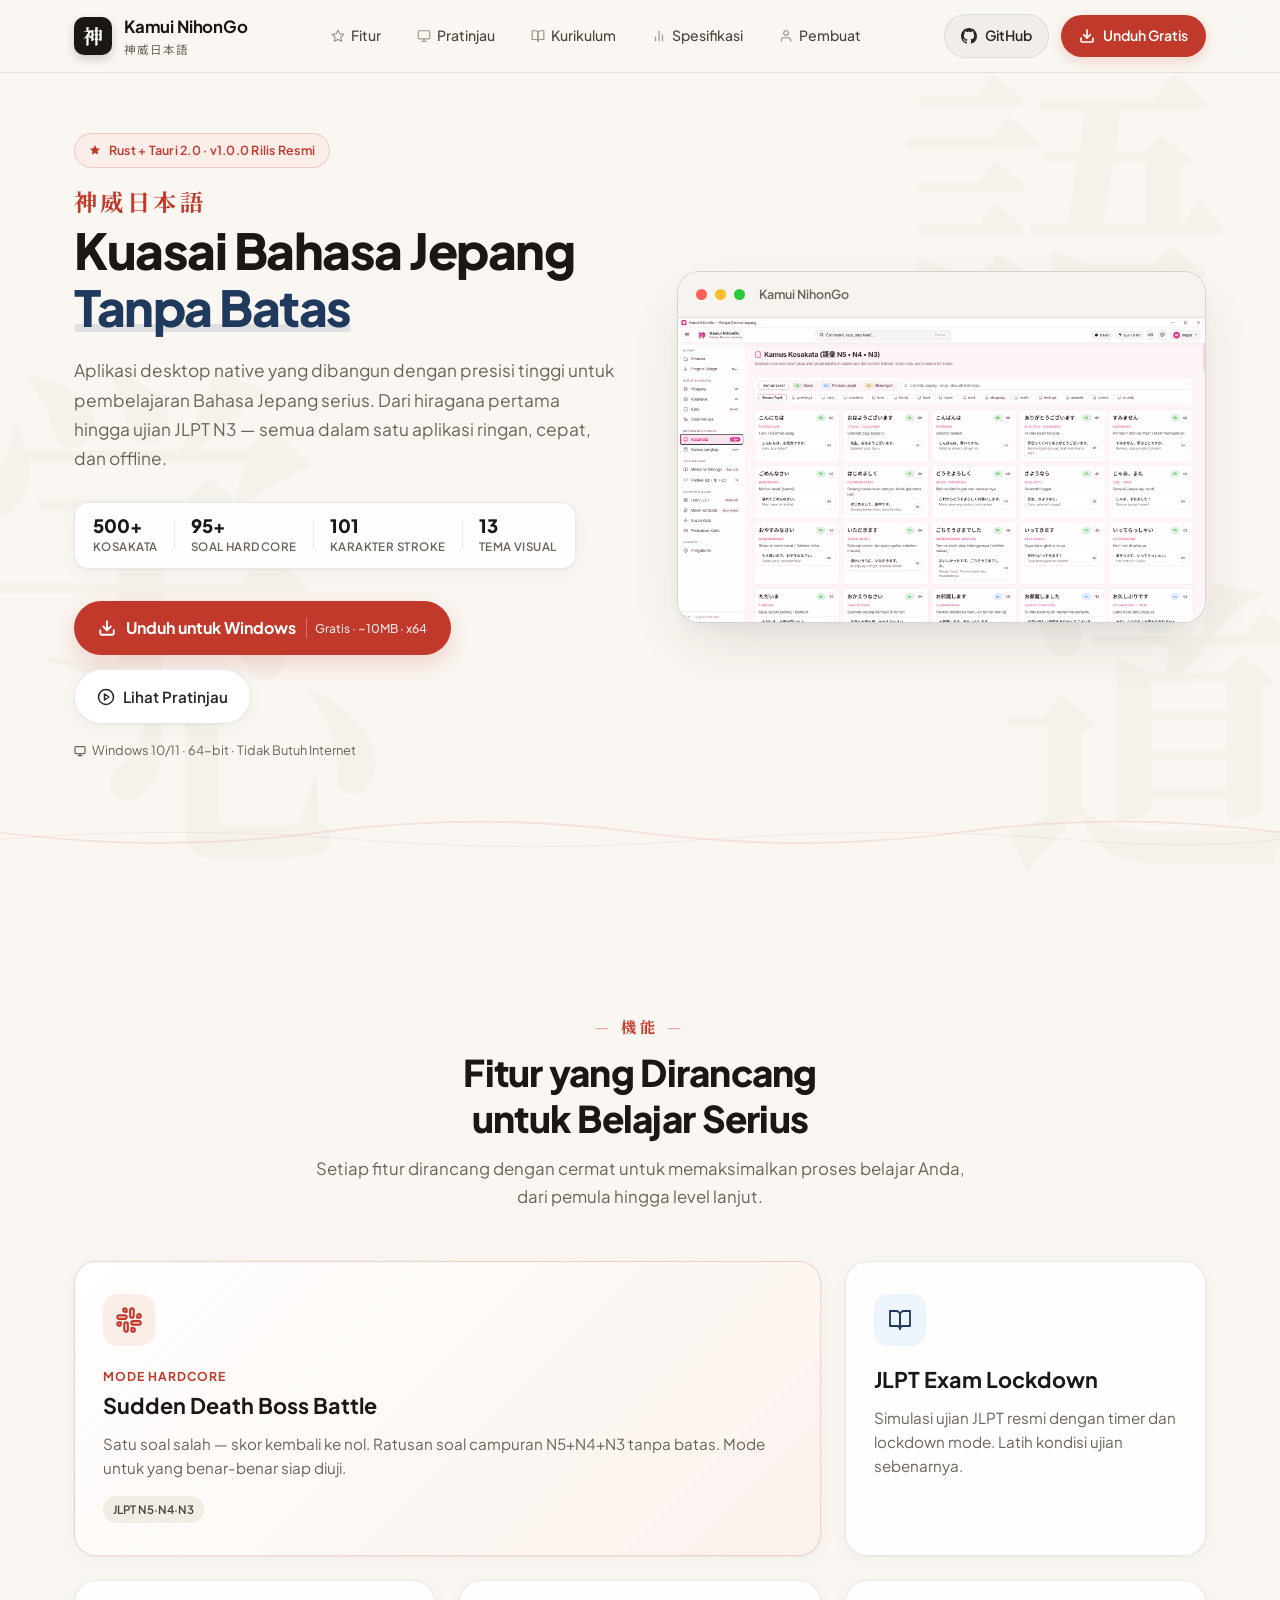
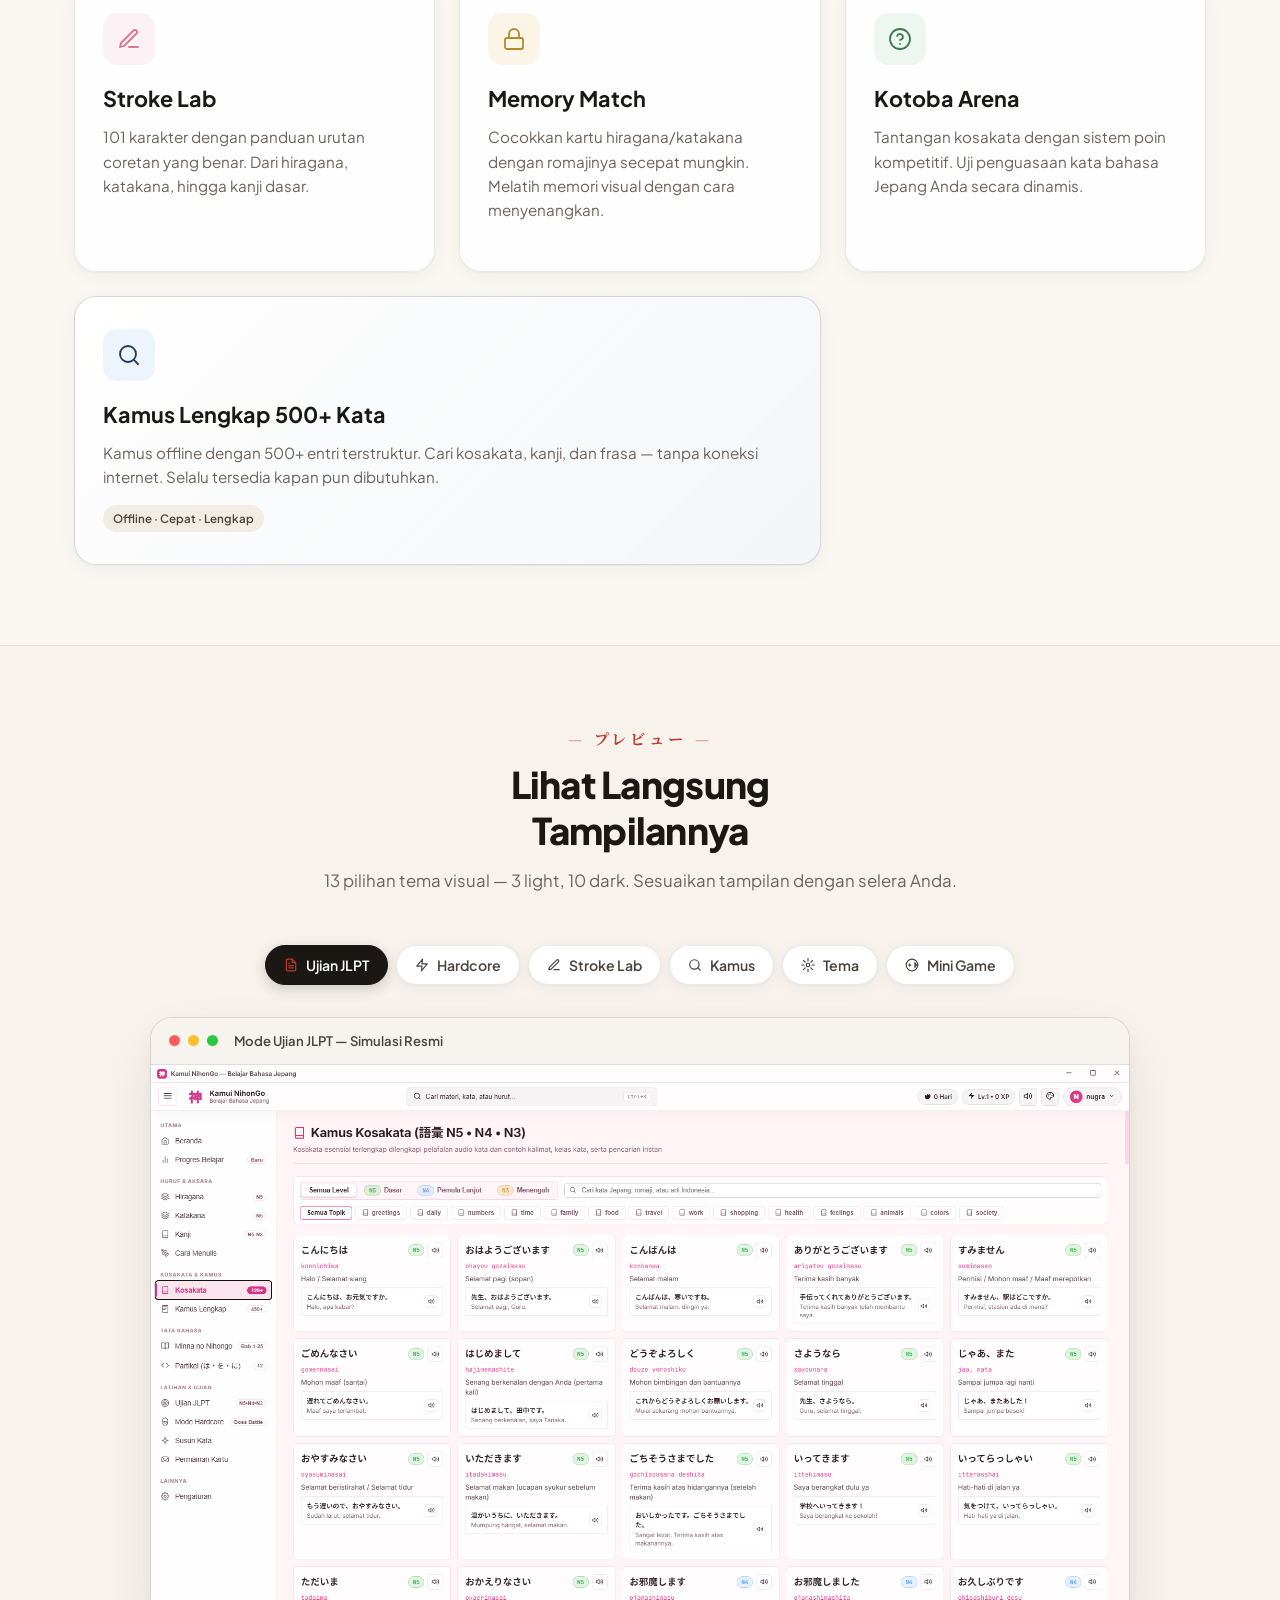
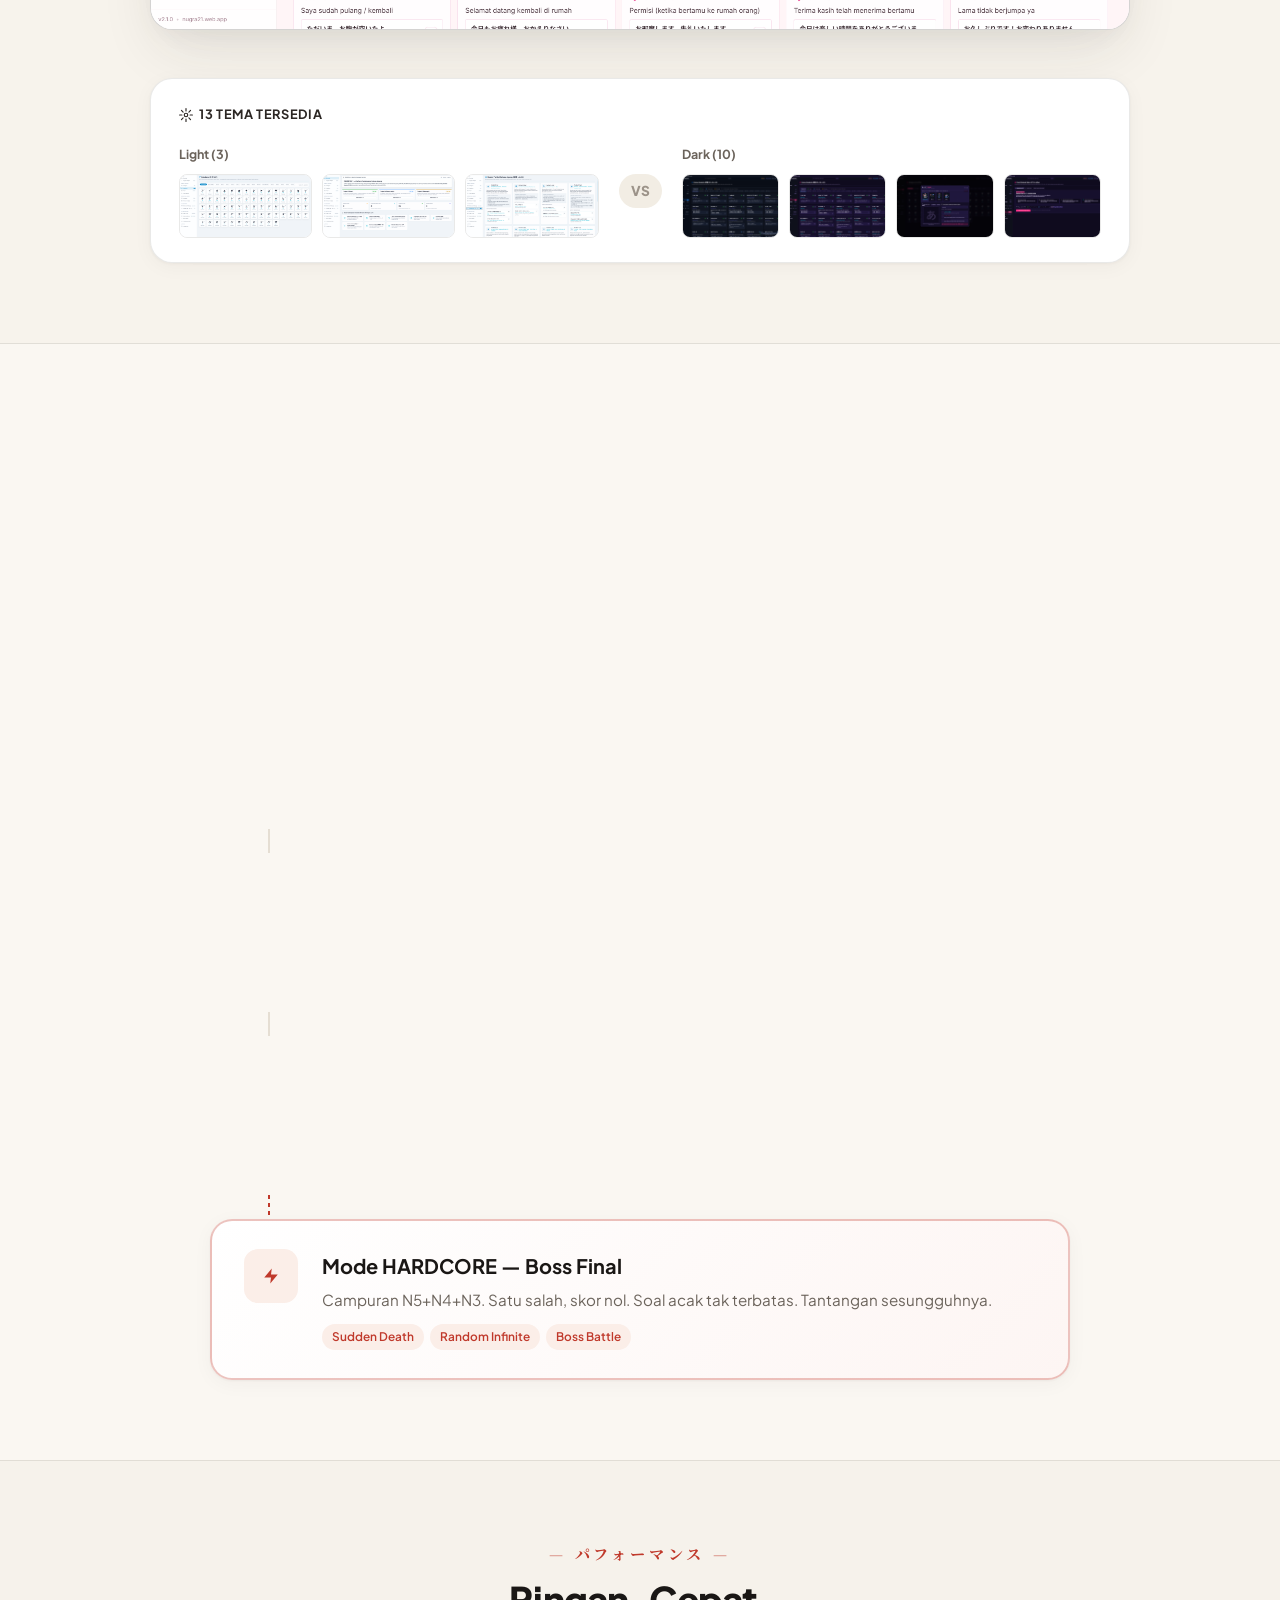
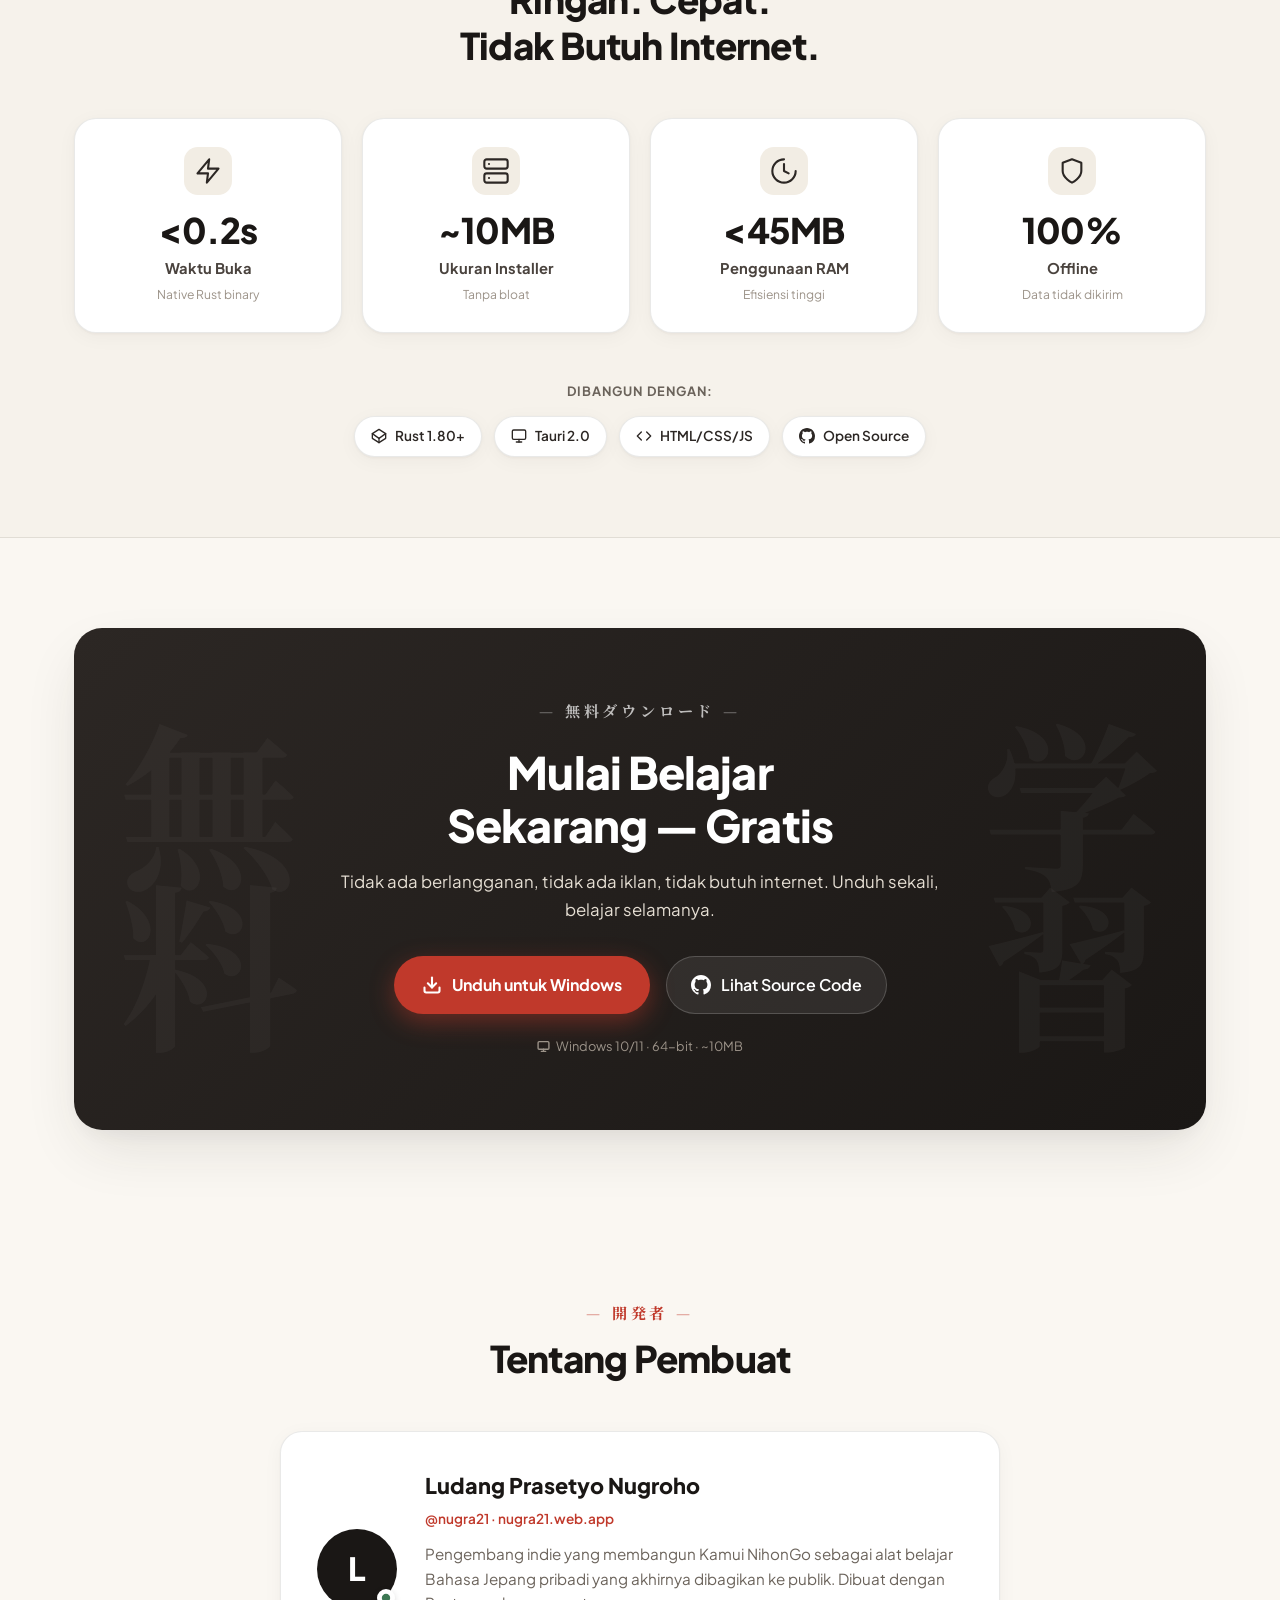
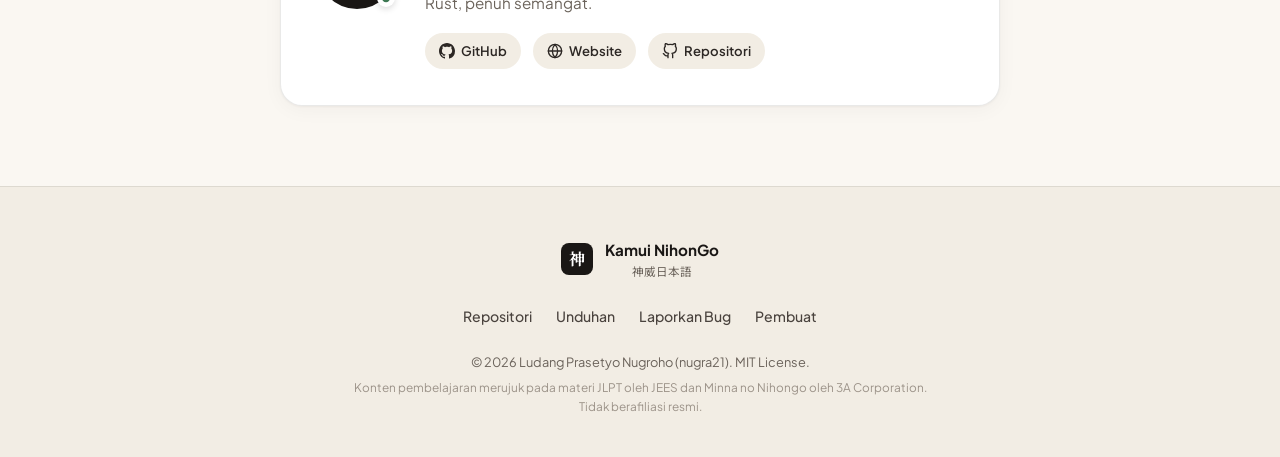
==== index.html @ d941c4f2 "Move" ====
<!DOCTYPE html>
<html lang="id">
<head>
    <meta charset="UTF-8">
    <meta name="viewport" content="width=device-width, initial-scale=1.0">
    <title>Kamui NihonGo — 神威日本語 | Belajar Bahasa Jepang</title>

    <!-- SEO & Social -->
    <meta name="description" content="Kamui NihonGo — aplikasi desktop native Rust & Tauri 2.0 untuk belajar Bahasa Jepang. JLPT N5 N4 N3, Stroke Lab, Hardcore Mode, Kamus 500+ kata. Gratis & Offline.">
    <meta name="author" content="Ludang Prasetyo Nugroho (nugra21)">
    <meta property="og:title" content="Kamui NihonGo (神威日本語)">
    <meta property="og:description" content="Kuasai Bahasa Jepang dengan simulasi JLPT resmi, Hardcore Boss Battle, Stroke Lab, dan kamus 500+ kosakata offline.">
    <meta property="og:url" content="https://nugraa21.github.io/kamui-nihongo/">
    <meta property="og:type" content="website">

    <!-- Fonts -->
    <link rel="preconnect" href="https://fonts.googleapis.com">
    <link rel="preconnect" href="https://fonts.gstatic.com" crossorigin>
    <link href="https://fonts.googleapis.com/css2?family=Plus+Jakarta+Sans:ital,wght@0,300;0,400;0,500;0,600;0,700;0,800;1,400&family=Noto+Sans+JP:wght@300;400;500;700;900&family=Noto+Serif+JP:wght@400;700&family=JetBrains+Mono:wght@400;500&display=swap" rel="stylesheet">

    <!-- Favicon -->
    <link rel="icon" href="data:image/svg+xml,<svg xmlns='http://www.w3.org/2000/svg' viewBox='0 0 100 100'><text y='.9em' font-size='90' fill='%23c0392b'>神</text></svg>">

    <!-- Stylesheet -->
    <link rel="stylesheet" href="assets/css/style.css">
</head>
<body>

<!-- ====== BACKGROUND DECORATIONS ====== -->
<div class="bg-washi" aria-hidden="true">
    <div class="washi-grain"></div>
    <div class="washi-kanji wk-1">語</div>
    <div class="washi-kanji wk-2">学</div>
    <div class="washi-kanji wk-3">道</div>
    <div class="washi-kanji wk-4">心</div>
    <div class="sakura-container" id="sakuraContainer"></div>
</div>

<!-- ====== NAVBAR ====== -->
<header class="site-header" id="siteHeader">
    <div class="container nav-wrap">
        <a href="#" class="nav-brand">
            <span class="brand-kanji">神</span>
            <div class="brand-info">
                <span class="brand-name">Kamui NihonGo</span>
                <span class="brand-sub">神威日本語</span>
            </div>
        </a>

        <button class="nav-hamburger" id="navHamburger" aria-label="Menu" aria-expanded="false">
            <span></span><span></span><span></span>
        </button>

        <nav class="nav-menu" id="navMenu">
            <a href="#fitur" class="nav-link">
                <svg width="14" height="14" viewBox="0 0 24 24" fill="none" stroke="currentColor" stroke-width="2" stroke-linecap="round" stroke-linejoin="round"><polygon points="12 2 15.09 8.26 22 9.27 17 14.14 18.18 21.02 12 17.77 5.82 21.02 7 14.14 2 9.27 8.91 8.26 12 2"/></svg>
                Fitur
            </a>
            <a href="#pratinjau" class="nav-link">
                <svg width="14" height="14" viewBox="0 0 24 24" fill="none" stroke="currentColor" stroke-width="2" stroke-linecap="round" stroke-linejoin="round"><rect x="2" y="3" width="20" height="14" rx="2"/><line x1="8" y1="21" x2="16" y2="21"/><line x1="12" y1="17" x2="12" y2="21"/></svg>
                Pratinjau
            </a>
            <a href="#kurikulum" class="nav-link">
                <svg width="14" height="14" viewBox="0 0 24 24" fill="none" stroke="currentColor" stroke-width="2" stroke-linecap="round" stroke-linejoin="round"><path d="M2 3h6a4 4 0 0 1 4 4v14a3 3 0 0 0-3-3H2z"/><path d="M22 3h-6a4 4 0 0 0-4 4v14a3 3 0 0 1 3-3h7z"/></svg>
                Kurikulum
            </a>
            <a href="#statistik" class="nav-link">
                <svg width="14" height="14" viewBox="0 0 24 24" fill="none" stroke="currentColor" stroke-width="2" stroke-linecap="round" stroke-linejoin="round"><line x1="18" y1="20" x2="18" y2="10"/><line x1="12" y1="20" x2="12" y2="4"/><line x1="6" y1="20" x2="6" y2="14"/></svg>
                Spesifikasi
            </a>
            <a href="#pengembang" class="nav-link">
                <svg width="14" height="14" viewBox="0 0 24 24" fill="none" stroke="currentColor" stroke-width="2" stroke-linecap="round" stroke-linejoin="round"><path d="M20 21v-2a4 4 0 0 0-4-4H8a4 4 0 0 0-4 4v2"/><circle cx="12" cy="7" r="4"/></svg>
                Pembuat
            </a>
        </nav>

        <div class="nav-cta">
            <a href="https://github.com/Nugraa21/kamui-nihongo" target="_blank" rel="noopener" class="btn-ghost">
                <svg width="16" height="16" viewBox="0 0 24 24" fill="currentColor"><path d="M12 0C5.37 0 0 5.37 0 12c0 5.31 3.435 9.795 8.205 11.385.6.105.825-.255.825-.57 0-.285-.015-1.23-.015-2.235-3.015.555-3.795-.735-4.035-1.41-.135-.345-.72-1.41-1.23-1.695-.42-.225-1.02-.78-.015-.795.945-.015 1.62.87 1.845 1.23 1.08 1.815 2.805 1.305 3.495.99.105-.78.42-1.305.765-1.605-2.67-.3-5.46-1.335-5.46-5.925 0-1.305.465-2.385 1.23-3.225-.12-.3-.54-1.53.12-3.18 0 0 1.005-.315 3.3 1.23.96-.27 1.98-.405 3-.405s2.04.135 3 .405c2.295-1.56 3.3-1.23 3.3-1.23.66 1.65.24 2.88.12 3.18.765.84 1.23 1.905 1.23 3.225 0 4.605-2.805 5.625-5.475 5.925.435.375.81 1.095.81 2.22 0 1.605-.015 2.895-.015 3.3 0 .315.225.69.825.57A12.02 12.02 0 0 0 24 12c0-6.63-5.37-12-12-12z"/></svg>
                GitHub
            </a>
            <a href="https://github.com/Nugraa21/kamui-nihongo/releases" target="_blank" rel="noopener" class="btn-primary">
                <svg width="16" height="16" viewBox="0 0 24 24" fill="none" stroke="currentColor" stroke-width="2.5" stroke-linecap="round" stroke-linejoin="round"><path d="M21 15v4a2 2 0 0 1-2 2H5a2 2 0 0 1-2-2v-4"/><polyline points="7 10 12 15 17 10"/><line x1="12" y1="15" x2="12" y2="3"/></svg>
                Unduh Gratis
            </a>
        </div>
    </div>
</header>

<!-- ====== HERO ====== -->
<section class="hero" id="hero">
    <div class="container hero-wrap">
        <div class="hero-content reveal">
            <div class="hero-badge">
                <svg width="12" height="12" viewBox="0 0 24 24" fill="currentColor"><path d="M12 2l3.09 6.26L22 9.27l-5 4.87 1.18 6.88L12 17.77l-6.18 3.25L7 14.14 2 9.27l6.91-1.01L12 2z"/></svg>
                Rust + Tauri 2.0 · v1.0.0 Rilis Resmi
            </div>

            <h1 class="hero-title">
                <span class="title-jp">神威日本語</span>
                <span class="title-break">Kuasai Bahasa Jepang</span>
                <span class="title-accent">Tanpa Batas</span>
            </h1>

            <p class="hero-desc">
                Aplikasi desktop native yang dibangun dengan presisi tinggi untuk pembelajaran Bahasa Jepang serius.
                Dari hiragana pertama hingga ujian JLPT N3 — semua dalam satu aplikasi ringan, cepat, dan offline.
            </p>

            <div class="hero-stats-row">
                <div class="stat-pill">
                    <span class="stat-num">500+</span>
                    <span class="stat-lbl">Kosakata</span>
                </div>
                <div class="stat-divider"></div>
                <div class="stat-pill">
                    <span class="stat-num">95+</span>
                    <span class="stat-lbl">Soal Hardcore</span>
                </div>
                <div class="stat-divider"></div>
                <div class="stat-pill">
                    <span class="stat-num">101</span>
                    <span class="stat-lbl">Karakter Stroke</span>
                </div>
                <div class="stat-divider"></div>
                <div class="stat-pill">
                    <span class="stat-num">13</span>
                    <span class="stat-lbl">Tema Visual</span>
                </div>
            </div>

            <div class="hero-actions">
                <a href="https://github.com/Nugraa21/kamui-nihongo/releases" target="_blank" rel="noopener" class="btn-hero-primary">
                    <svg width="18" height="18" viewBox="0 0 24 24" fill="none" stroke="currentColor" stroke-width="2.5" stroke-linecap="round" stroke-linejoin="round"><path d="M21 15v4a2 2 0 0 1-2 2H5a2 2 0 0 1-2-2v-4"/><polyline points="7 10 12 15 17 10"/><line x1="12" y1="15" x2="12" y2="3"/></svg>
                    Unduh untuk Windows
                    <span class="btn-sub">Gratis · ~10MB · x64</span>
                </a>
                <a href="#pratinjau" class="btn-hero-ghost">
                    <svg width="18" height="18" viewBox="0 0 24 24" fill="none" stroke="currentColor" stroke-width="2" stroke-linecap="round" stroke-linejoin="round"><circle cx="12" cy="12" r="10"/><polygon points="10 8 16 12 10 16 10 8"/></svg>
                    Lihat Pratinjau
                </a>
            </div>

            <p class="hero-compat">
                <svg width="12" height="12" viewBox="0 0 24 24" fill="none" stroke="currentColor" stroke-width="2.5" stroke-linecap="round" stroke-linejoin="round"><rect x="2" y="3" width="20" height="14" rx="2"/><line x1="8" y1="21" x2="16" y2="21"/><line x1="12" y1="17" x2="12" y2="21"/></svg>
                Windows 10/11 · 64-bit · Tidak Butuh Internet
            </p>
        </div>

        <div class="hero-mockup reveal reveal-delay-1">
            <div class="mockup-frame">
                <div class="mockup-topbar">
                    <span class="dot red"></span>
                    <span class="dot yellow"></span>
                    <span class="dot green"></span>
                    <span class="mockup-title">Kamui NihonGo</span>
                </div>
                <div class="mockup-screen">
                    <img src="assets/images/screenshots/screenshot-1.png" alt="Kamui NihonGo - Tampilan Utama" loading="eager">
                </div>
            </div>
            <div class="mockup-shadow"></div>
        </div>
    </div>

    <!-- Ink brush divider -->
    <div class="ink-divider" aria-hidden="true">
        <svg viewBox="0 0 1440 48" fill="none" xmlns="http://www.w3.org/2000/svg" preserveAspectRatio="none">
            <path d="M0 24 Q180 48 360 24 Q540 0 720 24 Q900 48 1080 24 Q1260 0 1440 24" stroke="rgba(192,57,43,0.15)" stroke-width="2" fill="none"/>
            <path d="M0 32 Q200 16 400 32 Q600 48 800 32 Q1000 16 1200 32 Q1340 44 1440 32" stroke="rgba(192,57,43,0.08)" stroke-width="1.5" fill="none"/>
        </svg>
    </div>
</section>

<!-- ====== FITUR UTAMA ====== -->
<section class="section-features" id="fitur">
    <div class="container">
        <div class="section-header reveal">
            <span class="section-eyebrow">機能</span>
            <h2 class="section-title">Fitur yang Dirancang<br>untuk Belajar Serius</h2>
            <p class="section-desc">Setiap fitur dirancang dengan cermat untuk memaksimalkan proses belajar Anda, dari pemula hingga level lanjut.</p>
        </div>

        <div class="features-grid">
            <!-- Feature 1 -->
            <div class="feat-card feat-large reveal">
                <div class="feat-icon-wrap icon-vermilion">
                    <svg width="28" height="28" viewBox="0 0 24 24" fill="none" stroke="currentColor" stroke-width="1.8" stroke-linecap="round" stroke-linejoin="round"><path d="M14.5 10c-.83 0-1.5-.67-1.5-1.5v-5c0-.83.67-1.5 1.5-1.5s1.5.67 1.5 1.5v5c0 .83-.67 1.5-1.5 1.5z"/><path d="M20.5 10H19V8.5c0-.83.67-1.5 1.5-1.5s1.5.67 1.5 1.5-.67 1.5-1.5 1.5z"/><path d="M9.5 14c.83 0 1.5.67 1.5 1.5v5c0 .83-.67 1.5-1.5 1.5S8 21.33 8 20.5v-5c0-.83.67-1.5 1.5-1.5z"/><path d="M3.5 14H5v1.5c0 .83-.67 1.5-1.5 1.5S2 16.33 2 15.5 2.67 14 3.5 14z"/><path d="M14 14.5c0-.83.67-1.5 1.5-1.5h5c.83 0 1.5.67 1.5 1.5s-.67 1.5-1.5 1.5h-5c-.83 0-1.5-.67-1.5-1.5z"/><path d="M15.5 19H14v1.5c0 .83.67 1.5 1.5 1.5s1.5-.67 1.5-1.5-.67-1.5-1.5-1.5z"/><path d="M10 9.5C10 8.67 9.33 8 8.5 8h-5C2.67 8 2 8.67 2 9.5S2.67 11 3.5 11h5c.83 0 1.5-.67 1.5-1.5z"/><path d="M8.5 5H10V3.5C10 2.67 9.33 2 8.5 2S7 2.67 7 3.5 7.67 5 8.5 5z"/></svg>
                </div>
                <div class="feat-label">Mode Hardcore</div>
                <h3 class="feat-title">Sudden Death Boss Battle</h3>
                <p class="feat-desc">Satu soal salah — skor kembali ke nol. Ratusan soal campuran N5+N4+N3 tanpa batas. Mode untuk yang benar-benar siap diuji.</p>
                <div class="feat-tag">JLPT N5·N4·N3</div>
            </div>

            <!-- Feature 2 -->
            <div class="feat-card reveal reveal-delay-1">
                <div class="feat-icon-wrap icon-indigo">
                    <svg width="24" height="24" viewBox="0 0 24 24" fill="none" stroke="currentColor" stroke-width="1.8" stroke-linecap="round" stroke-linejoin="round"><path d="M2 3h6a4 4 0 0 1 4 4v14a3 3 0 0 0-3-3H2z"/><path d="M22 3h-6a4 4 0 0 0-4 4v14a3 3 0 0 1 3-3h7z"/></svg>
                </div>
                <h3 class="feat-title">JLPT Exam Lockdown</h3>
                <p class="feat-desc">Simulasi ujian JLPT resmi dengan timer dan lockdown mode. Latih kondisi ujian sebenarnya.</p>
            </div>

            <!-- Feature 3 -->
            <div class="feat-card reveal reveal-delay-2">
                <div class="feat-icon-wrap icon-sakura">
                    <svg width="24" height="24" viewBox="0 0 24 24" fill="none" stroke="currentColor" stroke-width="1.8" stroke-linecap="round" stroke-linejoin="round"><path d="M12 20h9"/><path d="M16.5 3.5a2.121 2.121 0 0 1 3 3L7 19l-4 1 1-4L16.5 3.5z"/></svg>
                </div>
                <h3 class="feat-title">Stroke Lab</h3>
                <p class="feat-desc">101 karakter dengan panduan urutan coretan yang benar. Dari hiragana, katakana, hingga kanji dasar.</p>
            </div>

            <!-- Feature 4 -->
            <div class="feat-card reveal">
                <div class="feat-icon-wrap icon-gold">
                    <svg width="24" height="24" viewBox="0 0 24 24" fill="none" stroke="currentColor" stroke-width="1.8" stroke-linecap="round" stroke-linejoin="round"><rect x="3" y="11" width="18" height="11" rx="2" ry="2"/><path d="M7 11V7a5 5 0 0 1 10 0v4"/></svg>
                </div>
                <h3 class="feat-title">Memory Match</h3>
                <p class="feat-desc">Cocokkan kartu hiragana/katakana dengan romajinya secepat mungkin. Melatih memori visual dengan cara menyenangkan.</p>
            </div>

            <!-- Feature 5 -->
            <div class="feat-card reveal reveal-delay-1">
                <div class="feat-icon-wrap icon-sage">
                    <svg width="24" height="24" viewBox="0 0 24 24" fill="none" stroke="currentColor" stroke-width="1.8" stroke-linecap="round" stroke-linejoin="round"><circle cx="12" cy="12" r="10"/><path d="M9.09 9a3 3 0 0 1 5.83 1c0 2-3 3-3 3"/><line x1="12" y1="17" x2="12.01" y2="17"/></svg>
                </div>
                <h3 class="feat-title">Kotoba Arena</h3>
                <p class="feat-desc">Tantangan kosakata dengan sistem poin kompetitif. Uji penguasaan kata bahasa Jepang Anda secara dinamis.</p>
            </div>

            <!-- Feature 6 -->
            <div class="feat-card feat-wide reveal reveal-delay-2">
                <div class="feat-icon-wrap icon-indigo">
                    <svg width="24" height="24" viewBox="0 0 24 24" fill="none" stroke="currentColor" stroke-width="1.8" stroke-linecap="round" stroke-linejoin="round"><circle cx="11" cy="11" r="8"/><line x1="21" y1="21" x2="16.65" y2="16.65"/></svg>
                </div>
                <h3 class="feat-title">Kamus Lengkap 500+ Kata</h3>
                <p class="feat-desc">Kamus offline dengan 500+ entri terstruktur. Cari kosakata, kanji, dan frasa — tanpa koneksi internet. Selalu tersedia kapan pun dibutuhkan.</p>
                <div class="feat-tag">Offline · Cepat · Lengkap</div>
            </div>
        </div>
    </div>
</section>

<!-- ====== PRATINJAU ====== -->
<section class="section-preview" id="pratinjau">
    <div class="container">
        <div class="section-header reveal">
            <span class="section-eyebrow">プレビュー</span>
            <h2 class="section-title">Lihat Langsung<br>Tampilannya</h2>
            <p class="section-desc">13 pilihan tema visual — 3 light, 10 dark. Sesuaikan tampilan dengan selera Anda.</p>
        </div>

        <!-- Gallery tabs -->
        <div class="gallery-tabs reveal">
            <button class="gallery-tab active" data-tab="exam">
                <svg width="14" height="14" viewBox="0 0 24 24" fill="none" stroke="currentColor" stroke-width="2" stroke-linecap="round" stroke-linejoin="round"><path d="M14 2H6a2 2 0 0 0-2 2v16a2 2 0 0 0 2 2h12a2 2 0 0 0 2-2V8z"/><polyline points="14 2 14 8 20 8"/><line x1="16" y1="13" x2="8" y2="13"/><line x1="16" y1="17" x2="8" y2="17"/><polyline points="10 9 9 9 8 9"/></svg>
                Ujian JLPT
            </button>
            <button class="gallery-tab" data-tab="hardcore">
                <svg width="14" height="14" viewBox="0 0 24 24" fill="none" stroke="currentColor" stroke-width="2" stroke-linecap="round" stroke-linejoin="round"><polygon points="13 2 3 14 12 14 11 22 21 10 12 10 13 2"/></svg>
                Hardcore
            </button>
            <button class="gallery-tab" data-tab="stroke">
                <svg width="14" height="14" viewBox="0 0 24 24" fill="none" stroke="currentColor" stroke-width="2" stroke-linecap="round" stroke-linejoin="round"><path d="M12 20h9"/><path d="M16.5 3.5a2.121 2.121 0 0 1 3 3L7 19l-4 1 1-4L16.5 3.5z"/></svg>
                Stroke Lab
            </button>
            <button class="gallery-tab" data-tab="kamus">
                <svg width="14" height="14" viewBox="0 0 24 24" fill="none" stroke="currentColor" stroke-width="2" stroke-linecap="round" stroke-linejoin="round"><circle cx="11" cy="11" r="8"/><line x1="21" y1="21" x2="16.65" y2="16.65"/></svg>
                Kamus
            </button>
            <button class="gallery-tab" data-tab="tema">
                <svg width="14" height="14" viewBox="0 0 24 24" fill="none" stroke="currentColor" stroke-width="2" stroke-linecap="round" stroke-linejoin="round"><circle cx="12" cy="12" r="3"/><path d="M12 1v4M12 19v4M4.22 4.22l2.83 2.83M16.95 16.95l2.83 2.83M1 12h4M19 12h4M4.22 19.78l2.83-2.83M16.95 7.05l2.83-2.83"/></svg>
                Tema
            </button>
            <button class="gallery-tab" data-tab="games">
                <svg width="14" height="14" viewBox="0 0 24 24" fill="none" stroke="currentColor" stroke-width="2" stroke-linecap="round" stroke-linejoin="round"><line x1="6" y1="12" x2="10" y2="12"/><line x1="8" y1="10" x2="8" y2="14"/><polygon points="17 8 20 12 17 16"/><circle cx="12" cy="12" r="10"/></svg>
                Mini Game
            </button>
        </div>

        <div class="gallery-stage reveal reveal-delay-1">
            <div class="gallery-frame">
                <div class="gallery-topbar">
                    <span class="dot red"></span>
                    <span class="dot yellow"></span>
                    <span class="dot green"></span>
                    <span class="gallery-wintitle" id="galleryTitle">Mode Ujian JLPT — Simulasi Resmi</span>
                </div>
                <div class="gallery-screen">
                    <img src="assets/images/screenshots/screenshot-1.png" alt="Pratinjau" id="galleryImg" loading="lazy">
                </div>
            </div>
        </div>

        <!-- Theme comparison strip -->
        <div class="theme-compare reveal">
            <div class="compare-label">
                <svg width="14" height="14" viewBox="0 0 24 24" fill="none" stroke="currentColor" stroke-width="2" stroke-linecap="round" stroke-linejoin="round"><circle cx="12" cy="12" r="3"/><path d="M12 1v4M12 19v4M4.22 4.22l2.83 2.83M16.95 16.95l2.83 2.83M1 12h4M19 12h4M4.22 19.78l2.83-2.83M16.95 7.05l2.83-2.83"/></svg>
                13 Tema Tersedia
            </div>
            <div class="compare-strip">
                <div class="compare-group">
                    <span class="compare-group-label">Light (3)</span>
                    <div class="compare-imgs">
                        <img src="assets/images/screenshots/screenshot-5.png" alt="Tema Light 1" loading="lazy">
                        <img src="assets/images/screenshots/screenshot-7.png" alt="Tema Light 2" loading="lazy">
                        <img src="assets/images/screenshots/screenshot-9.png" alt="Tema Light 3" loading="lazy">
                    </div>
                </div>
                <div class="compare-vs">VS</div>
                <div class="compare-group">
                    <span class="compare-group-label">Dark (10)</span>
                    <div class="compare-imgs">
                        <img src="assets/images/screenshots/screenshot-2.png" alt="Tema Dark 1" loading="lazy">
                        <img src="assets/images/screenshots/screenshot-3.png" alt="Tema Dark 2" loading="lazy">
                        <img src="assets/images/screenshots/screenshot-10.png" alt="Tema Dark 3" loading="lazy">
                        <img src="assets/images/screenshots/screenshot-11.png" alt="Tema Dark 4" loading="lazy">
                    </div>
                </div>
            </div>
        </div>
    </div>
</section>

<!-- ====== KURIKULUM ====== -->
<section class="section-curriculum" id="kurikulum">
    <div class="container">
        <div class="section-header reveal">
            <span class="section-eyebrow">カリキュラム</span>
            <h2 class="section-title">Jalur Belajar Terstruktur<br>Standar JLPT Resmi</h2>
            <p class="section-desc">Dari nol hingga siap ujian N3 — kurikulum bertahap yang mengikuti standar JLPT dan Minna no Nihongo.</p>
        </div>

        <div class="curriculum-path">
            <div class="curr-step reveal">
                <div class="curr-badge n5">N5</div>
                <div class="curr-content">
                    <h3>JLPT N5 — Pemula</h3>
                    <p>Hiragana, Katakana, 100 Kanji, 800 kosakata dasar, tata bahasa percakapan sederhana.</p>
                    <div class="curr-tags">
                        <span>Hiragana</span><span>Katakana</span><span>Kanji 100</span><span>Kosakata Dasar</span>
                    </div>
                </div>
            </div>
            <div class="curr-connector"></div>
            <div class="curr-step reveal reveal-delay-1">
                <div class="curr-badge n4">N4</div>
                <div class="curr-content">
                    <h3>JLPT N4 — Dasar-Lanjut</h3>
                    <p>300 Kanji, 1500 kosakata, tata bahasa percakapan formal, pola kalimat majemuk.</p>
                    <div class="curr-tags">
                        <span>Kanji 300</span><span>Pola Kalimat</span><span>Formal Speech</span>
                    </div>
                </div>
            </div>
            <div class="curr-connector"></div>
            <div class="curr-step reveal reveal-delay-2">
                <div class="curr-badge n3">N3</div>
                <div class="curr-content">
                    <h3>JLPT N3 — Menengah</h3>
                    <p>650 Kanji, 3700 kosakata, membaca teks panjang, pemahaman percakapan kompleks.</p>
                    <div class="curr-tags">
                        <span>Kanji 650</span><span>Teks Kompleks</span><span>Siap Ujian</span>
                    </div>
                </div>
            </div>
            <div class="curr-connector boss"></div>
            <div class="curr-step curr-boss reveal reveal-delay-3">
                <div class="curr-badge boss">
                    <svg width="18" height="18" viewBox="0 0 24 24" fill="currentColor"><polygon points="13 2 3 14 12 14 11 22 21 10 12 10 13 2"/></svg>
                </div>
                <div class="curr-content">
                    <h3>Mode HARDCORE — Boss Final</h3>
                    <p>Campuran N5+N4+N3. Satu salah, skor nol. Soal acak tak terbatas. Tantangan sesungguhnya.</p>
                    <div class="curr-tags">
                        <span class="tag-boss">Sudden Death</span><span class="tag-boss">Random Infinite</span><span class="tag-boss">Boss Battle</span>
                    </div>
                </div>
            </div>
        </div>
    </div>
</section>

<!-- ====== STATISTIK / SPESIFIKASI ====== -->
<section class="section-stats" id="statistik">
    <div class="container">
        <div class="section-header reveal">
            <span class="section-eyebrow">パフォーマンス</span>
            <h2 class="section-title">Ringan. Cepat.<br>Tidak Butuh Internet.</h2>
        </div>

        <div class="stats-grid">
            <div class="stat-card reveal">
                <div class="stat-icon">
                    <svg width="28" height="28" viewBox="0 0 24 24" fill="none" stroke="currentColor" stroke-width="1.8" stroke-linecap="round" stroke-linejoin="round"><path d="M13 2L3 14h9l-1 8 10-12h-9l1-8z"/></svg>
                </div>
                <div class="stat-value">&lt;0.2s</div>
                <div class="stat-name">Waktu Buka</div>
                <div class="stat-note">Native Rust binary</div>
            </div>
            <div class="stat-card reveal reveal-delay-1">
                <div class="stat-icon">
                    <svg width="28" height="28" viewBox="0 0 24 24" fill="none" stroke="currentColor" stroke-width="1.8" stroke-linecap="round" stroke-linejoin="round"><rect x="2" y="2" width="20" height="8" rx="2" ry="2"/><rect x="2" y="14" width="20" height="8" rx="2" ry="2"/><line x1="6" y1="6" x2="6.01" y2="6"/><line x1="6" y1="18" x2="6.01" y2="18"/></svg>
                </div>
                <div class="stat-value">~10MB</div>
                <div class="stat-name">Ukuran Installer</div>
                <div class="stat-note">Tanpa bloat</div>
            </div>
            <div class="stat-card reveal reveal-delay-2">
                <div class="stat-icon">
                    <svg width="28" height="28" viewBox="0 0 24 24" fill="none" stroke="currentColor" stroke-width="1.8" stroke-linecap="round" stroke-linejoin="round"><path d="M12 2a10 10 0 1 0 10 10"/><path d="M12 6v6l4 2"/></svg>
                </div>
                <div class="stat-value">&lt;45MB</div>
                <div class="stat-name">Penggunaan RAM</div>
                <div class="stat-note">Efisiensi tinggi</div>
            </div>
            <div class="stat-card reveal reveal-delay-3">
                <div class="stat-icon">
                    <svg width="28" height="28" viewBox="0 0 24 24" fill="none" stroke="currentColor" stroke-width="1.8" stroke-linecap="round" stroke-linejoin="round"><path d="M12 22s8-4 8-10V5l-8-3-8 3v7c0 6 8 10 8 10z"/></svg>
                </div>
                <div class="stat-value">100%</div>
                <div class="stat-name">Offline</div>
                <div class="stat-note">Data tidak dikirim</div>
            </div>
        </div>

        <div class="tech-stack reveal">
            <span class="tech-label">Dibangun dengan:</span>
            <div class="tech-badges">
                <div class="tech-badge">
                    <svg width="16" height="16" viewBox="0 0 24 24" fill="none" stroke="currentColor" stroke-width="2" stroke-linecap="round" stroke-linejoin="round"><polygon points="12 2 22 8.5 22 15.5 12 22 2 15.5 2 8.5 12 2"/><line x1="12" y1="22" x2="12" y2="15.5"/><polyline points="22 8.5 12 15.5 2 8.5"/></svg>
                    Rust 1.80+
                </div>
                <div class="tech-badge">
                    <svg width="16" height="16" viewBox="0 0 24 24" fill="none" stroke="currentColor" stroke-width="2" stroke-linecap="round" stroke-linejoin="round"><rect x="2" y="3" width="20" height="14" rx="2"/><line x1="8" y1="21" x2="16" y2="21"/><line x1="12" y1="17" x2="12" y2="21"/></svg>
                    Tauri 2.0
                </div>
                <div class="tech-badge">
                    <svg width="16" height="16" viewBox="0 0 24 24" fill="none" stroke="currentColor" stroke-width="2" stroke-linecap="round" stroke-linejoin="round"><polyline points="16 18 22 12 16 6"/><polyline points="8 6 2 12 8 18"/></svg>
                    HTML/CSS/JS
                </div>
                <div class="tech-badge">
                    <svg width="16" height="16" viewBox="0 0 24 24" fill="currentColor"><path d="M12 0C5.37 0 0 5.37 0 12c0 5.31 3.435 9.795 8.205 11.385.6.105.825-.255.825-.57 0-.285-.015-1.23-.015-2.235-3.015.555-3.795-.735-4.035-1.41-.135-.345-.72-1.41-1.23-1.695-.42-.225-1.02-.78-.015-.795.945-.015 1.62.87 1.845 1.23 1.08 1.815 2.805 1.305 3.495.99.105-.78.42-1.305.765-1.605-2.67-.3-5.46-1.335-5.46-5.925 0-1.305.465-2.385 1.23-3.225-.12-.3-.54-1.53.12-3.18 0 0 1.005-.315 3.3 1.23.96-.27 1.98-.405 3-.405s2.04.135 3 .405c2.295-1.56 3.3-1.23 3.3-1.23.66 1.65.24 2.88.12 3.18.765.84 1.23 1.905 1.23 3.225 0 4.605-2.805 5.625-5.475 5.925.435.375.81 1.095.81 2.22 0 1.605-.015 2.895-.015 3.3 0 .315.225.69.825.57A12.02 12.02 0 0 0 24 12c0-6.63-5.37-12-12-12z"/></svg>
                    Open Source
                </div>
            </div>
        </div>
    </div>
</section>

<!-- ====== DOWNLOAD CTA ====== -->
<section class="section-download" id="unduh">
    <div class="container">
        <div class="download-wrap reveal">
            <div class="dl-deco-left" aria-hidden="true">
                <span class="deco-k">無</span><span class="deco-k">料</span>
            </div>
            <div class="dl-content">
                <span class="section-eyebrow" style="color:inherit;opacity:0.7">無料ダウンロード</span>
                <h2 class="dl-title">Mulai Belajar<br>Sekarang — Gratis</h2>
                <p class="dl-desc">Tidak ada berlangganan, tidak ada iklan, tidak butuh internet. Unduh sekali, belajar selamanya.</p>
                <div class="dl-actions">
                    <a href="https://github.com/Nugraa21/kamui-nihongo/releases" target="_blank" rel="noopener" class="btn-dl-primary">
                        <svg width="20" height="20" viewBox="0 0 24 24" fill="none" stroke="currentColor" stroke-width="2.5" stroke-linecap="round" stroke-linejoin="round"><path d="M21 15v4a2 2 0 0 1-2 2H5a2 2 0 0 1-2-2v-4"/><polyline points="7 10 12 15 17 10"/><line x1="12" y1="15" x2="12" y2="3"/></svg>
                        Unduh untuk Windows
                    </a>
                    <a href="https://github.com/Nugraa21/kamui-nihongo" target="_blank" rel="noopener" class="btn-dl-ghost">
                        <svg width="20" height="20" viewBox="0 0 24 24" fill="currentColor"><path d="M12 0C5.37 0 0 5.37 0 12c0 5.31 3.435 9.795 8.205 11.385.6.105.825-.255.825-.57 0-.285-.015-1.23-.015-2.235-3.015.555-3.795-.735-4.035-1.41-.135-.345-.72-1.41-1.23-1.695-.42-.225-1.02-.78-.015-.795.945-.015 1.62.87 1.845 1.23 1.08 1.815 2.805 1.305 3.495.99.105-.78.42-1.305.765-1.605-2.67-.3-5.46-1.335-5.46-5.925 0-1.305.465-2.385 1.23-3.225-.12-.3-.54-1.53.12-3.18 0 0 1.005-.315 3.3 1.23.96-.27 1.98-.405 3-.405s2.04.135 3 .405c2.295-1.56 3.3-1.23 3.3-1.23.66 1.65.24 2.88.12 3.18.765.84 1.23 1.905 1.23 3.225 0 4.605-2.805 5.625-5.475 5.925.435.375.81 1.095.81 2.22 0 1.605-.015 2.895-.015 3.3 0 .315.225.69.825.57A12.02 12.02 0 0 0 24 12c0-6.63-5.37-12-12-12z"/></svg>
                        Lihat Source Code
                    </a>
                </div>
                <p class="dl-compat">
                    <svg width="13" height="13" viewBox="0 0 24 24" fill="none" stroke="currentColor" stroke-width="2.5" stroke-linecap="round" stroke-linejoin="round"><rect x="2" y="3" width="20" height="14" rx="2"/><line x1="8" y1="21" x2="16" y2="21"/><line x1="12" y1="17" x2="12" y2="21"/></svg>
                    Windows 10/11 · 64-bit · ~10MB
                </p>
            </div>
            <div class="dl-deco-right" aria-hidden="true">
                <span class="deco-k">学</span><span class="deco-k">習</span>
            </div>
        </div>
    </div>
</section>

<!-- ====== PEMBUAT ====== -->
<section class="section-dev" id="pengembang">
    <div class="container">
        <div class="section-header reveal">
            <span class="section-eyebrow">開発者</span>
            <h2 class="section-title">Tentang Pembuat</h2>
        </div>

        <div class="dev-card reveal">
            <div class="dev-avatar">
                <span class="dev-initial">L</span>
                <div class="dev-status">
                    <svg width="10" height="10" viewBox="0 0 24 24" fill="currentColor"><circle cx="12" cy="12" r="10"/></svg>
                </div>
            </div>
            <div class="dev-info">
                <h3 class="dev-name">Ludang Prasetyo Nugroho</h3>
                <p class="dev-handle">@nugra21 · nugra21.web.app</p>
                <p class="dev-bio">Pengembang indie yang membangun Kamui NihonGo sebagai alat belajar Bahasa Jepang pribadi yang akhirnya dibagikan ke publik. Dibuat dengan Rust, penuh semangat.</p>
                <div class="dev-links">
                    <a href="https://github.com/Nugraa21" target="_blank" rel="noopener" class="dev-link">
                        <svg width="16" height="16" viewBox="0 0 24 24" fill="currentColor"><path d="M12 0C5.37 0 0 5.37 0 12c0 5.31 3.435 9.795 8.205 11.385.6.105.825-.255.825-.57 0-.285-.015-1.23-.015-2.235-3.015.555-3.795-.735-4.035-1.41-.135-.345-.72-1.41-1.23-1.695-.42-.225-1.02-.78-.015-.795.945-.015 1.62.87 1.845 1.23 1.08 1.815 2.805 1.305 3.495.99.105-.78.42-1.305.765-1.605-2.67-.3-5.46-1.335-5.46-5.925 0-1.305.465-2.385 1.23-3.225-.12-.3-.54-1.53.12-3.18 0 0 1.005-.315 3.3 1.23.96-.27 1.98-.405 3-.405s2.04.135 3 .405c2.295-1.56 3.3-1.23 3.3-1.23.66 1.65.24 2.88.12 3.18.765.84 1.23 1.905 1.23 3.225 0 4.605-2.805 5.625-5.475 5.925.435.375.81 1.095.81 2.22 0 1.605-.015 2.895-.015 3.3 0 .315.225.69.825.57A12.02 12.02 0 0 0 24 12c0-6.63-5.37-12-12-12z"/></svg>
                        GitHub
                    </a>
                    <a href="https://nugra21.web.app" target="_blank" rel="noopener" class="dev-link">
                        <svg width="16" height="16" viewBox="0 0 24 24" fill="none" stroke="currentColor" stroke-width="2" stroke-linecap="round" stroke-linejoin="round"><circle cx="12" cy="12" r="10"/><line x1="2" y1="12" x2="22" y2="12"/><path d="M12 2a15.3 15.3 0 0 1 4 10 15.3 15.3 0 0 1-4 10 15.3 15.3 0 0 1-4-10 15.3 15.3 0 0 1 4-10z"/></svg>
                        Website
                    </a>
                    <a href="https://github.com/Nugraa21/kamui-nihongo" target="_blank" rel="noopener" class="dev-link">
                        <svg width="16" height="16" viewBox="0 0 24 24" fill="none" stroke="currentColor" stroke-width="2" stroke-linecap="round" stroke-linejoin="round"><path d="M9 19c-5 1.5-5-2.5-7-3m14 6v-3.87a3.37 3.37 0 0 0-.94-2.61c3.14-.35 6.44-1.54 6.44-7A5.44 5.44 0 0 0 20 4.77 5.07 5.07 0 0 0 19.91 1S18.73.65 16 2.48a13.38 13.38 0 0 0-7 0C6.27.65 5.09 1 5.09 1A5.07 5.07 0 0 0 5 4.77a5.44 5.44 0 0 0-1.5 3.78c0 5.42 3.3 6.61 6.44 7A3.37 3.37 0 0 0 9 18.13V22"/></svg>
                        Repositori
                    </a>
                </div>
            </div>
        </div>
    </div>
</section>

<!-- ====== FOOTER ====== -->
<footer class="site-footer">
    <div class="container footer-wrap">
        <div class="footer-brand">
            <span class="brand-kanji-sm">神</span>
            <div>
                <div class="footer-name">Kamui NihonGo</div>
                <div class="footer-sub">神威日本語</div>
            </div>
        </div>

        <div class="footer-links">
            <a href="https://github.com/Nugraa21/kamui-nihongo" target="_blank" rel="noopener">Repositori</a>
            <a href="https://github.com/Nugraa21/kamui-nihongo/releases" target="_blank" rel="noopener">Unduhan</a>
            <a href="https://github.com/Nugraa21/kamui-nihongo/issues" target="_blank" rel="noopener">Laporkan Bug</a>
            <a href="https://nugra21.web.app" target="_blank" rel="noopener">Pembuat</a>
        </div>

        <div class="footer-copy">
            <p>&copy; 2026 Ludang Prasetyo Nugroho (nugra21). MIT License.</p>
            <p class="footer-disclaimer">Konten pembelajaran merujuk pada materi JLPT oleh JEES dan Minna no Nihongo oleh 3A Corporation. Tidak berafiliasi resmi.</p>
        </div>
    </div>
</footer>

<!-- JS -->
<script src="assets/js/main.js"></script>
</body>
</html>
---- assets/css/style.css ----
/* =======================================================
   KAMUI NIHONGO (神威日本語) — OFFICIAL LANDING PAGE
   Aesthetic: Japanese Washi Paper (和紙) Light Theme
   Typography: Noto Sans JP + Plus Jakarta Sans + Noto Serif JP
   Zero Emojis • Pure SVG Icons • Micro-interactions • Handcrafted Feel
   Author: Ludang Prasetyo Nugroho (nugra21)
   ======================================================= */

:root {
    /* Japanese Traditional Palette */
    --washi-bg: #faf7f2;
    --washi-surface: #ffffff;
    --washi-card: rgba(255, 255, 255, 0.88);
    --washi-card-hover: #ffffff;
    --washi-border: rgba(44, 38, 34, 0.1);
    --washi-border-strong: rgba(44, 38, 34, 0.2);
    
    /* Sumi & Ink Tones */
    --sumi-900: #1a1715;
    --sumi-800: #2c2724;
    --sumi-700: #4a433e;
    --sumi-600: #6b635b;
    --sumi-400: #9c9389;
    --sumi-200: #e5ded3;
    --sumi-100: #f2ede4;

    /* Accents (Traditional Pigments) */
    --shu-vermilion: #c0392b;       /* 朱色 (Shu-iro) */
    --shu-light: #fbeee8;
    --shu-glow: rgba(192, 57, 43, 0.2);
    --ai-indigo: #203a5e;          /* 藍色 (Ai-iro) */
    --ai-light: #eef4fb;
    --sakura-pink: #d9778e;        /* 桜色 (Sakura-iro) */
    --sakura-light: #fcf1f4;
    --matcha-green: #3d7853;       /* 抹茶色 (Matcha-iro) */
    --matcha-light: #edf7f0;
    --kin-gold: #b38b2d;           /* 金色 (Kin-iro) */
    --kin-light: #faf5e6;

    /* Shadows & Radii */
    --radius-sm: 8px;
    --radius-md: 14px;
    --radius-lg: 22px;
    --radius-pill: 9999px;
    
    --shadow-subtle: 0 4px 20px rgba(44, 38, 34, 0.04), 0 1px 3px rgba(44, 38, 34, 0.05);
    --shadow-elevated: 0 16px 36px rgba(44, 38, 34, 0.08), 0 4px 12px rgba(44, 38, 34, 0.04);
    --shadow-float: 0 24px 60px -10px rgba(44, 38, 34, 0.12), 0 8px 24px -6px rgba(44, 38, 34, 0.06);

    /* Fonts */
    --font-sans: 'Plus Jakarta Sans', -apple-system, BlinkMacSystemFont, sans-serif;
    --font-jp: 'Noto Sans JP', sans-serif;
    --font-serif-jp: 'Noto Serif JP', serif;
    --font-mono: 'JetBrains Mono', monospace;

    --container-max: 1180px;
}

/* Base Reset */
*, *::before, *::after {
    box-sizing: border-box;
    margin: 0;
    padding: 0;
}

html {
    scroll-behavior: smooth;
    font-size: 16px;
}

body {
    background-color: var(--washi-bg);
    color: var(--sumi-800);
    font-family: var(--font-sans);
    line-height: 1.65;
    overflow-x: hidden;
    position: relative;
    -webkit-font-smoothing: antialiased;
}

img {
    max-width: 100%;
    display: block;
}

a {
    color: inherit;
    text-decoration: none;
    transition: all 0.25s ease;
}

button {
    font-family: inherit;
    cursor: pointer;
    border: none;
    background: none;
}

.container {
    width: 100%;
    max-width: var(--container-max);
    margin: 0 auto;
    padding: 0 24px;
}

/* ====== BACKGROUND DECORATION ====== */
.bg-washi {
    position: fixed;
    inset: 0;
    pointer-events: none;
    z-index: 0;
    overflow: hidden;
}

/* Subtle Washi Grain Pattern */
.washi-grain {
    position: absolute;
    inset: 0;
    opacity: 0.45;
    background-image: 
        radial-gradient(#2c2724 0.6px, transparent 0.6px),
        radial-gradient(#b38b2d 0.4px, transparent 0.4px);
    background-size: 24px 24px, 48px 48px;
    background-position: 0 0, 12px 12px;
}

/* Watermark Kanji */
.washi-kanji {
    position: absolute;
    font-family: var(--font-serif-jp);
    font-weight: 700;
    color: rgba(44, 38, 34, 0.025);
    user-select: none;
    line-height: 1;
    z-index: 0;
}
.wk-1 { top: 5%; right: 4%; font-size: 26vw; }
.wk-2 { top: 38%; left: -3%; font-size: 28vw; }
.wk-3 { top: 62%; right: -2%; font-size: 24vw; }
.wk-4 { bottom: 4%; left: 8%; font-size: 22vw; }

/* Falling Sakura Petals */
.sakura-container {
    position: absolute;
    inset: 0;
    overflow: hidden;
    pointer-events: none;
}
.sakura-petal {
    position: absolute;
    top: -20px;
    background: linear-gradient(135deg, #f9cbd6 0%, #ebb2c2 100%);
    border-radius: 12px 1px 12px 1px;
    opacity: 0.7;
    filter: drop-shadow(0 2px 4px rgba(217, 119, 142, 0.15));
    animation: fallSakura linear infinite;
}

@keyframes fallSakura {
    0% {
        transform: translate3d(0, 0, 0) rotate(0deg) scale(0.9);
        opacity: 0;
    }
    10% {
        opacity: 0.75;
    }
    90% {
        opacity: 0.6;
    }
    100% {
        transform: translate3d(80px, 105vh, 0) rotate(360deg) scale(1);
        opacity: 0;
    }
}

/* Content layer on top of background */
header, section, footer {
    position: relative;
    z-index: 1;
}

/* ====== SITE HEADER / NAVBAR ====== */
.site-header {
    position: sticky;
    top: 0;
    background: rgba(250, 247, 242, 0.88);
    backdrop-filter: blur(16px);
    -webkit-backdrop-filter: blur(16px);
    border-bottom: 1px solid var(--washi-border);
    transition: all 0.3s ease;
    z-index: 100;
}
.site-header.scrolled {
    background: rgba(255, 255, 255, 0.94);
    box-shadow: 0 4px 20px rgba(44, 38, 34, 0.05);
}

.nav-wrap {
    display: flex;
    align-items: center;
    justify-content: space-between;
    height: 72px;
}

.nav-brand {
    display: flex;
    align-items: center;
    gap: 12px;
}
.brand-kanji {
    width: 38px;
    height: 38px;
    display: flex;
    align-items: center;
    justify-content: center;
    background: var(--sumi-900);
    color: #fff;
    font-family: var(--font-serif-jp);
    font-weight: 700;
    font-size: 20px;
    border-radius: 10px;
    box-shadow: 0 4px 10px rgba(26, 23, 21, 0.2);
    transition: transform 0.3s cubic-bezier(0.34, 1.56, 0.64, 1);
}
.nav-brand:hover .brand-kanji {
    transform: rotate(-6deg) scale(1.05);
    background: var(--shu-vermilion);
}
.brand-info {
    display: flex;
    flex-direction: column;
}
.brand-name {
    font-weight: 700;
    font-size: 1.05rem;
    color: var(--sumi-900);
    letter-spacing: -0.01em;
}
.brand-sub {
    font-family: var(--font-jp);
    font-size: 0.72rem;
    color: var(--sumi-600);
    letter-spacing: 0.08em;
}

.nav-menu {
    display: flex;
    align-items: center;
    gap: 8px;
}
.nav-link {
    display: inline-flex;
    align-items: center;
    gap: 6px;
    padding: 8px 14px;
    font-size: 0.88rem;
    font-weight: 500;
    color: var(--sumi-700);
    border-radius: var(--radius-sm);
    transition: all 0.2s ease;
}
.nav-link svg {
    color: var(--sumi-400);
    transition: color 0.2s ease;
}
.nav-link:hover {
    color: var(--shu-vermilion);
    background: rgba(192, 57, 43, 0.06);
}
.nav-link:hover svg {
    color: var(--shu-vermilion);
}

.nav-cta {
    display: flex;
    align-items: center;
    gap: 12px;
}
.btn-ghost {
    display: inline-flex;
    align-items: center;
    gap: 8px;
    padding: 9px 16px;
    font-size: 0.88rem;
    font-weight: 600;
    color: var(--sumi-800);
    background: rgba(44, 38, 34, 0.04);
    border: 1px solid var(--washi-border);
    border-radius: var(--radius-pill);
    transition: all 0.25s ease;
}
.btn-ghost:hover {
    background: #fff;
    border-color: var(--washi-border-strong);
    box-shadow: var(--shadow-subtle);
    transform: translateY(-1px);
}

.btn-primary {
    display: inline-flex;
    align-items: center;
    gap: 8px;
    padding: 9px 18px;
    font-size: 0.88rem;
    font-weight: 600;
    color: #fff;
    background: var(--shu-vermilion);
    border-radius: var(--radius-pill);
    box-shadow: 0 4px 14px var(--shu-glow);
    transition: all 0.25s ease;
}
.btn-primary:hover {
    background: #a92f23;
    transform: translateY(-1px);
    box-shadow: 0 6px 18px rgba(192, 57, 43, 0.35);
}

.nav-hamburger {
    display: none;
    flex-direction: column;
    justify-content: center;
    gap: 5px;
    width: 36px;
    height: 36px;
    padding: 6px;
    border-radius: var(--radius-sm);
    background: rgba(44, 38, 34, 0.04);
}
.nav-hamburger span {
    display: block;
    width: 100%;
    height: 2px;
    background: var(--sumi-900);
    transition: all 0.25s ease;
}

/* ====== HERO SECTION ====== */
.hero {
    padding: 60px 0 80px;
    position: relative;
}
.hero-wrap {
    display: grid;
    grid-template-columns: 1.05fr 1fr;
    gap: 48px;
    align-items: center;
}

.hero-content {
    display: flex;
    flex-direction: column;
    align-items: flex-start;
}

.hero-badge {
    display: inline-flex;
    align-items: center;
    gap: 8px;
    padding: 6px 14px;
    font-size: 0.78rem;
    font-weight: 600;
    letter-spacing: 0.02em;
    color: var(--shu-vermilion);
    background: var(--shu-light);
    border: 1px solid rgba(192, 57, 43, 0.2);
    border-radius: var(--radius-pill);
    margin-bottom: 20px;
}

.hero-title {
    font-size: 3.1rem;
    line-height: 1.15;
    font-weight: 800;
    letter-spacing: -0.03em;
    color: var(--sumi-900);
    margin-bottom: 20px;
}
.title-jp {
    display: block;
    font-family: var(--font-serif-jp);
    font-size: 1.45rem;
    font-weight: 700;
    color: var(--shu-vermilion);
    letter-spacing: 0.15em;
    margin-bottom: 8px;
}
.title-break {
    display: block;
}
.title-accent {
    color: var(--ai-indigo);
    position: relative;
    display: inline-block;
}
.title-accent::after {
    content: '';
    position: absolute;
    bottom: 4px;
    left: 0;
    right: 0;
    height: 8px;
    background: rgba(32, 58, 94, 0.12);
    z-index: -1;
    border-radius: 4px;
}

.hero-desc {
    font-size: 1.08rem;
    color: var(--sumi-600);
    line-height: 1.7;
    margin-bottom: 28px;
    max-width: 540px;
}

.hero-stats-row {
    display: flex;
    align-items: center;
    gap: 16px;
    padding: 12px 18px;
    background: var(--washi-card);
    border: 1px solid var(--washi-border);
    border-radius: var(--radius-md);
    box-shadow: var(--shadow-subtle);
    margin-bottom: 32px;
}
.stat-pill {
    display: flex;
    flex-direction: column;
}
.stat-num {
    font-weight: 800;
    font-size: 1.15rem;
    color: var(--sumi-900);
    line-height: 1.2;
}
.stat-lbl {
    font-size: 0.72rem;
    font-weight: 600;
    color: var(--sumi-600);
    text-transform: uppercase;
    letter-spacing: 0.04em;
}
.stat-divider {
    width: 1px;
    height: 28px;
    background: var(--washi-border);
}

.hero-actions {
    display: flex;
    align-items: center;
    gap: 14px;
    margin-bottom: 16px;
    flex-wrap: wrap;
}

.btn-hero-primary {
    display: inline-flex;
    align-items: center;
    gap: 10px;
    padding: 14px 24px;
    background: var(--shu-vermilion);
    color: #fff;
    font-weight: 700;
    font-size: 1rem;
    border-radius: var(--radius-pill);
    box-shadow: 0 8px 24px var(--shu-glow);
    transition: all 0.3s cubic-bezier(0.34, 1.56, 0.64, 1);
}
.btn-hero-primary:hover {
    background: #a92f23;
    transform: translateY(-2px);
    box-shadow: 0 12px 30px rgba(192, 57, 43, 0.4);
}
.btn-sub {
    font-size: 0.76rem;
    font-weight: 500;
    opacity: 0.85;
    padding-left: 8px;
    border-left: 1px solid rgba(255, 255, 255, 0.35);
}

.btn-hero-ghost {
    display: inline-flex;
    align-items: center;
    gap: 8px;
    padding: 14px 22px;
    background: #fff;
    color: var(--sumi-800);
    font-weight: 600;
    font-size: 0.95rem;
    border: 1px solid var(--washi-border);
    border-radius: var(--radius-pill);
    box-shadow: var(--shadow-subtle);
    transition: all 0.25s ease;
}
.btn-hero-ghost:hover {
    background: var(--sumi-100);
    border-color: var(--washi-border-strong);
    transform: translateY(-2px);
}

.hero-compat {
    display: inline-flex;
    align-items: center;
    gap: 6px;
    font-size: 0.8rem;
    color: var(--sumi-600);
}

/* Mockup Frame */
.hero-mockup {
    position: relative;
}
.mockup-frame {
    background: #ffffff;
    border: 1px solid var(--washi-border-strong);
    border-radius: var(--radius-lg);
    overflow: hidden;
    box-shadow: var(--shadow-float);
    transition: transform 0.4s ease;
}
.mockup-frame:hover {
    transform: translateY(-4px);
}
.mockup-topbar {
    display: flex;
    align-items: center;
    gap: 8px;
    padding: 12px 18px;
    background: #f7f4ef;
    border-bottom: 1px solid var(--washi-border);
}
.dot {
    width: 11px;
    height: 11px;
    border-radius: 50%;
}
.dot.red { background: #ff5f56; }
.dot.yellow { background: #ffbd2e; }
.dot.green { background: #27c93f; }
.mockup-title {
    font-size: 0.78rem;
    font-weight: 600;
    color: var(--sumi-600);
    margin-left: 6px;
}
.mockup-screen {
    position: relative;
    background: #f4ede3;
    overflow: hidden;
}
.mockup-screen img {
    width: 100%;
    height: auto;
    display: block;
}

/* Ink Divider */
.ink-divider {
    margin-top: 50px;
    line-height: 0;
    opacity: 0.7;
}

/* ====== SECTION HEADERS ====== */
.section-header {
    text-align: center;
    max-width: 680px;
    margin: 0 auto 50px;
}
.section-eyebrow {
    display: inline-block;
    font-family: var(--font-serif-jp);
    font-size: 0.95rem;
    font-weight: 700;
    color: var(--shu-vermilion);
    letter-spacing: 0.25em;
    margin-bottom: 10px;
    position: relative;
}
.section-eyebrow::before,
.section-eyebrow::after {
    content: '—';
    margin: 0 8px;
    opacity: 0.5;
}
.section-title {
    font-size: 2.3rem;
    line-height: 1.25;
    font-weight: 800;
    color: var(--sumi-900);
    letter-spacing: -0.02em;
    margin-bottom: 14px;
}
.section-desc {
    font-size: 1.05rem;
    color: var(--sumi-600);
    line-height: 1.65;
}

/* ====== FITUR UTAMA ====== */
.section-features {
    padding: 80px 0;
}
.features-grid {
    display: grid;
    grid-template-columns: repeat(3, 1fr);
    gap: 24px;
}

.feat-card {
    background: var(--washi-card);
    border: 1px solid var(--washi-border);
    border-radius: var(--radius-lg);
    padding: 32px 28px;
    box-shadow: var(--shadow-subtle);
    transition: all 0.3s cubic-bezier(0.34, 1.56, 0.64, 1);
    position: relative;
    display: flex;
    flex-direction: column;
}
.feat-card:hover {
    background: var(--washi-card-hover);
    transform: translateY(-4px);
    box-shadow: var(--shadow-elevated);
    border-color: var(--washi-border-strong);
}

.feat-large {
    grid-column: span 2;
    background: linear-gradient(135deg, rgba(255, 255, 255, 0.95) 0%, rgba(251, 238, 232, 0.6) 100%);
    border: 1.5px solid rgba(192, 57, 43, 0.2);
}
.feat-wide {
    grid-column: span 2;
    background: linear-gradient(135deg, rgba(255, 255, 255, 0.95) 0%, rgba(238, 244, 251, 0.6) 100%);
    border: 1.5px solid rgba(32, 58, 94, 0.18);
}

.feat-icon-wrap {
    width: 52px;
    height: 52px;
    border-radius: var(--radius-md);
    display: flex;
    align-items: center;
    justify-content: center;
    margin-bottom: 20px;
    transition: transform 0.3s ease;
}
.feat-card:hover .feat-icon-wrap {
    transform: scale(1.08);
}
.icon-vermilion {
    background: var(--shu-light);
    color: var(--shu-vermilion);
}
.icon-indigo {
    background: var(--ai-light);
    color: var(--ai-indigo);
}
.icon-sakura {
    background: var(--sakura-light);
    color: var(--sakura-pink);
}
.icon-gold {
    background: var(--kin-light);
    color: var(--kin-gold);
}
.icon-sage {
    background: var(--matcha-light);
    color: var(--matcha-green);
}

.feat-label {
    font-size: 0.76rem;
    font-weight: 700;
    text-transform: uppercase;
    letter-spacing: 0.08em;
    color: var(--shu-vermilion);
    margin-bottom: 6px;
}
.feat-title {
    font-size: 1.35rem;
    font-weight: 700;
    color: var(--sumi-900);
    margin-bottom: 12px;
    line-height: 1.3;
}
.feat-desc {
    font-size: 0.95rem;
    color: var(--sumi-600);
    line-height: 1.6;
    margin-bottom: 16px;
    flex-grow: 1;
}
.feat-tag {
    display: inline-block;
    align-self: flex-start;
    padding: 4px 10px;
    font-size: 0.72rem;
    font-weight: 600;
    color: var(--sumi-700);
    background: var(--sumi-100);
    border-radius: var(--radius-pill);
}

/* ====== PRATINJAU / GALLERY ====== */
.section-preview {
    padding: 80px 0;
    background: rgba(242, 237, 228, 0.4);
    border-top: 1px solid var(--washi-border);
    border-bottom: 1px solid var(--washi-border);
}

.gallery-tabs {
    display: flex;
    justify-content: center;
    gap: 8px;
    flex-wrap: wrap;
    margin-bottom: 32px;
}
.gallery-tab {
    display: inline-flex;
    align-items: center;
    gap: 8px;
    padding: 10px 18px;
    font-size: 0.88rem;
    font-weight: 600;
    color: var(--sumi-700);
    background: #fff;
    border: 1px solid var(--washi-border);
    border-radius: var(--radius-pill);
    box-shadow: var(--shadow-subtle);
    transition: all 0.25s ease;
}
.gallery-tab:hover {
    color: var(--shu-vermilion);
    border-color: rgba(192, 57, 43, 0.3);
    transform: translateY(-1px);
}
.gallery-tab.active {
    background: var(--sumi-900);
    color: #fff;
    border-color: var(--sumi-900);
    box-shadow: 0 4px 14px rgba(26, 23, 21, 0.2);
}
.gallery-tab.active svg {
    color: var(--shu-vermilion);
}

.gallery-stage {
    max-width: 980px;
    margin: 0 auto 48px;
}
.gallery-frame {
    background: #ffffff;
    border: 1px solid var(--washi-border-strong);
    border-radius: var(--radius-lg);
    overflow: hidden;
    box-shadow: var(--shadow-float);
}
.gallery-topbar {
    display: flex;
    align-items: center;
    gap: 8px;
    padding: 12px 18px;
    background: #f7f4ef;
    border-bottom: 1px solid var(--washi-border);
}
.gallery-wintitle {
    font-size: 0.82rem;
    font-weight: 600;
    color: var(--sumi-700);
    margin-left: 8px;
}
.gallery-screen {
    position: relative;
    background: #f4ede3;
    overflow: hidden;
    aspect-ratio: 1872 / 1080;
}
.gallery-screen img {
    width: 100%;
    height: 100%;
    object-fit: cover;
    display: block;
    transition: opacity 0.3s ease;
}

/* Theme Compare Strip */
.theme-compare {
    background: #fff;
    border: 1px solid var(--washi-border);
    border-radius: var(--radius-lg);
    padding: 24px 28px;
    box-shadow: var(--shadow-subtle);
    max-width: 980px;
    margin: 0 auto;
}
.compare-label {
    display: inline-flex;
    align-items: center;
    gap: 6px;
    font-size: 0.8rem;
    font-weight: 700;
    color: var(--sumi-800);
    text-transform: uppercase;
    letter-spacing: 0.05em;
    margin-bottom: 18px;
}
.compare-strip {
    display: grid;
    grid-template-columns: 1fr auto 1fr;
    gap: 20px;
    align-items: center;
}
.compare-group-label {
    display: block;
    font-size: 0.78rem;
    font-weight: 700;
    color: var(--sumi-600);
    margin-bottom: 10px;
}
.compare-imgs {
    display: grid;
    grid-template-columns: repeat(auto-fit, minmax(80px, 1fr));
    gap: 10px;
}
.compare-imgs img {
    width: 100%;
    height: 64px;
    object-fit: cover;
    border-radius: var(--radius-sm);
    border: 1px solid var(--washi-border);
    cursor: pointer;
    transition: all 0.25s ease;
}
.compare-imgs img:hover {
    transform: scale(1.08);
    box-shadow: var(--shadow-subtle);
    border-color: var(--shu-vermilion);
}
.compare-vs {
    font-weight: 800;
    font-size: 0.85rem;
    color: var(--sumi-400);
    padding: 6px 12px;
    background: var(--sumi-100);
    border-radius: var(--radius-pill);
}

/* ====== KURIKULUM ====== */
.section-curriculum {
    padding: 80px 0;
}
.curriculum-path {
    display: flex;
    flex-direction: column;
    gap: 0;
    max-width: 860px;
    margin: 0 auto;
}

.curr-step {
    display: flex;
    align-items: flex-start;
    gap: 24px;
    background: #fff;
    border: 1px solid var(--washi-border);
    border-radius: var(--radius-lg);
    padding: 28px 32px;
    box-shadow: var(--shadow-subtle);
    transition: all 0.3s ease;
}
.curr-step:hover {
    transform: translateX(4px);
    box-shadow: var(--shadow-elevated);
    border-color: var(--washi-border-strong);
}

.curr-badge {
    width: 54px;
    height: 54px;
    border-radius: var(--radius-md);
    display: flex;
    align-items: center;
    justify-content: center;
    font-weight: 800;
    font-size: 1.15rem;
    flex-shrink: 0;
}
.curr-badge.n5 { background: var(--matcha-light); color: var(--matcha-green); }
.curr-badge.n4 { background: var(--ai-light); color: var(--ai-indigo); }
.curr-badge.n3 { background: var(--kin-light); color: var(--kin-gold); }
.curr-badge.boss { background: var(--shu-light); color: var(--shu-vermilion); }

.curr-boss {
    background: linear-gradient(135deg, #fff 0%, #fdf5f3 100%);
    border: 2px solid rgba(192, 57, 43, 0.3);
}

.curr-content h3 {
    font-size: 1.25rem;
    font-weight: 700;
    color: var(--sumi-900);
    margin-bottom: 6px;
}
.curr-content p {
    font-size: 0.95rem;
    color: var(--sumi-600);
    line-height: 1.6;
    margin-bottom: 12px;
}
.curr-tags {
    display: flex;
    flex-wrap: wrap;
    gap: 6px;
}
.curr-tags span {
    padding: 3px 10px;
    font-size: 0.74rem;
    font-weight: 600;
    color: var(--sumi-700);
    background: var(--sumi-100);
    border-radius: var(--radius-pill);
}
.curr-tags .tag-boss {
    background: var(--shu-light);
    color: var(--shu-vermilion);
}

.curr-connector {
    width: 2px;
    height: 24px;
    background: var(--sumi-200);
    margin-left: 58px;
}
.curr-connector.boss {
    background: repeating-linear-gradient(to bottom, var(--shu-vermilion) 0, var(--shu-vermilion) 4px, transparent 4px, transparent 8px);
}

/* ====== STATISTIK & TECH ====== */
.section-stats {
    padding: 80px 0;
    background: rgba(242, 237, 228, 0.5);
    border-top: 1px solid var(--washi-border);
    border-bottom: 1px solid var(--washi-border);
}
.stats-grid {
    display: grid;
    grid-template-columns: repeat(4, 1fr);
    gap: 20px;
    margin-bottom: 48px;
}

.stat-card {
    background: #fff;
    border: 1px solid var(--washi-border);
    border-radius: var(--radius-lg);
    padding: 28px 24px;
    text-align: center;
    box-shadow: var(--shadow-subtle);
    transition: all 0.3s ease;
}
.stat-card:hover {
    transform: translateY(-4px);
    box-shadow: var(--shadow-elevated);
    border-color: var(--washi-border-strong);
}
.stat-icon {
    width: 48px;
    height: 48px;
    margin: 0 auto 16px;
    border-radius: var(--radius-md);
    background: var(--sumi-100);
    color: var(--sumi-800);
    display: flex;
    align-items: center;
    justify-content: center;
}
.stat-card:hover .stat-icon {
    background: var(--shu-light);
    color: var(--shu-vermilion);
}
.stat-value {
    font-size: 2.2rem;
    font-weight: 800;
    color: var(--sumi-900);
    line-height: 1.1;
    margin-bottom: 6px;
    letter-spacing: -0.02em;
}
.stat-name {
    font-size: 0.92rem;
    font-weight: 700;
    color: var(--sumi-700);
    margin-bottom: 4px;
}
.stat-note {
    font-size: 0.76rem;
    color: var(--sumi-400);
}

.tech-stack {
    text-align: center;
}
.tech-label {
    display: block;
    font-size: 0.8rem;
    font-weight: 700;
    color: var(--sumi-600);
    text-transform: uppercase;
    letter-spacing: 0.08em;
    margin-bottom: 14px;
}
.tech-badges {
    display: flex;
    justify-content: center;
    gap: 12px;
    flex-wrap: wrap;
}
.tech-badge {
    display: inline-flex;
    align-items: center;
    gap: 8px;
    padding: 8px 16px;
    background: #fff;
    border: 1px solid var(--washi-border);
    border-radius: var(--radius-pill);
    font-size: 0.85rem;
    font-weight: 600;
    color: var(--sumi-800);
    box-shadow: var(--shadow-subtle);
}

/* ====== DOWNLOAD SECTION ====== */
.section-download {
    padding: 90px 0;
}
.download-wrap {
    background: linear-gradient(135deg, #2c2724 0%, #1a1715 100%);
    color: #fff;
    border-radius: 28px;
    padding: 70px 48px;
    display: flex;
    align-items: center;
    justify-content: space-between;
    position: relative;
    overflow: hidden;
    box-shadow: var(--shadow-float);
}

.dl-deco-left,
.dl-deco-right {
    position: absolute;
    font-family: var(--font-serif-jp);
    font-weight: 700;
    font-size: 14vw;
    color: rgba(255, 255, 255, 0.035);
    user-select: none;
    line-height: 0.9;
    display: flex;
    flex-direction: column;
}
.dl-deco-left { left: 4%; top: 50%; transform: translateY(-50%); }
.dl-deco-right { right: 4%; top: 50%; transform: translateY(-50%); }

.dl-content {
    max-width: 620px;
    margin: 0 auto;
    text-align: center;
    position: relative;
    z-index: 1;
}
.dl-title {
    font-size: 2.8rem;
    line-height: 1.2;
    font-weight: 800;
    margin: 12px 0 16px;
    letter-spacing: -0.02em;
}
.dl-desc {
    font-size: 1.05rem;
    color: #e5ded3;
    line-height: 1.65;
    margin-bottom: 32px;
}
.dl-actions {
    display: flex;
    justify-content: center;
    gap: 16px;
    margin-bottom: 20px;
    flex-wrap: wrap;
}

.btn-dl-primary {
    display: inline-flex;
    align-items: center;
    gap: 10px;
    padding: 15px 28px;
    background: var(--shu-vermilion);
    color: #fff;
    font-size: 1rem;
    font-weight: 700;
    border-radius: var(--radius-pill);
    box-shadow: 0 8px 24px rgba(192, 57, 43, 0.45);
    transition: all 0.3s ease;
}
.btn-dl-primary:hover {
    background: #e74c3c;
    transform: translateY(-2px);
    box-shadow: 0 12px 30px rgba(192, 57, 43, 0.6);
}

.btn-dl-ghost {
    display: inline-flex;
    align-items: center;
    gap: 10px;
    padding: 15px 24px;
    background: rgba(255, 255, 255, 0.08);
    color: #fff;
    font-size: 1rem;
    font-weight: 600;
    border: 1px solid rgba(255, 255, 255, 0.18);
    border-radius: var(--radius-pill);
    transition: all 0.25s ease;
}
.btn-dl-ghost:hover {
    background: rgba(255, 255, 255, 0.16);
    border-color: rgba(255, 255, 255, 0.35);
    transform: translateY(-2px);
}

.dl-compat {
    display: inline-flex;
    align-items: center;
    gap: 6px;
    font-size: 0.8rem;
    color: #9c9389;
}

/* ====== TENTANG PEMBUAT ====== */
.section-dev {
    padding: 80px 0;
}
.dev-card {
    max-width: 720px;
    margin: 0 auto;
    background: #fff;
    border: 1px solid var(--washi-border);
    border-radius: var(--radius-lg);
    padding: 36px;
    display: flex;
    gap: 28px;
    align-items: center;
    box-shadow: var(--shadow-subtle);
}
.dev-avatar {
    position: relative;
    width: 80px;
    height: 80px;
    border-radius: 50%;
    background: var(--sumi-900);
    color: #fff;
    display: flex;
    align-items: center;
    justify-content: center;
    font-size: 2rem;
    font-weight: 800;
    flex-shrink: 0;
}
.dev-status {
    position: absolute;
    bottom: 2px;
    right: 2px;
    color: var(--matcha-green);
    background: #fff;
    border-radius: 50%;
    width: 18px;
    height: 18px;
    display: flex;
    align-items: center;
    justify-content: center;
    box-shadow: 0 2px 6px rgba(0, 0, 0, 0.15);
}
.dev-name {
    font-size: 1.35rem;
    font-weight: 800;
    color: var(--sumi-900);
    margin-bottom: 4px;
}
.dev-handle {
    font-size: 0.85rem;
    font-weight: 600;
    color: var(--shu-vermilion);
    margin-bottom: 12px;
}
.dev-bio {
    font-size: 0.95rem;
    color: var(--sumi-600);
    line-height: 1.6;
    margin-bottom: 18px;
}
.dev-links {
    display: flex;
    gap: 12px;
    flex-wrap: wrap;
}
.dev-link {
    display: inline-flex;
    align-items: center;
    gap: 6px;
    padding: 7px 14px;
    font-size: 0.82rem;
    font-weight: 600;
    color: var(--sumi-800);
    background: var(--sumi-100);
    border-radius: var(--radius-pill);
    transition: all 0.2s ease;
}
.dev-link:hover {
    background: var(--shu-vermilion);
    color: #fff;
    transform: translateY(-1px);
}

/* ====== FOOTER ====== */
.site-footer {
    background: #f2ede4;
    border-top: 1px solid var(--washi-border);
    padding: 50px 0 40px;
}
.footer-wrap {
    display: flex;
    flex-direction: column;
    align-items: center;
    text-align: center;
    gap: 24px;
}
.footer-brand {
    display: flex;
    align-items: center;
    gap: 12px;
}
.brand-kanji-sm {
    width: 32px;
    height: 32px;
    background: var(--sumi-900);
    color: #fff;
    font-family: var(--font-serif-jp);
    font-weight: 700;
    font-size: 16px;
    display: flex;
    align-items: center;
    justify-content: center;
    border-radius: 8px;
}
.footer-name {
    font-weight: 700;
    color: var(--sumi-900);
    font-size: 0.95rem;
}
.footer-sub {
    font-family: var(--font-jp);
    font-size: 0.72rem;
    color: var(--sumi-600);
}

.footer-links {
    display: flex;
    gap: 24px;
    flex-wrap: wrap;
    justify-content: center;
}
.footer-links a {
    font-size: 0.88rem;
    font-weight: 500;
    color: var(--sumi-700);
}
.footer-links a:hover {
    color: var(--shu-vermilion);
}

.footer-copy {
    font-size: 0.8rem;
    color: var(--sumi-600);
    max-width: 600px;
    line-height: 1.6;
}
.footer-disclaimer {
    margin-top: 6px;
    font-size: 0.74rem;
    color: var(--sumi-400);
}

/* ====== SCROLL REVEAL ANIMATIONS ====== */
.reveal {
    opacity: 0;
    transform: translateY(24px);
    transition: opacity 0.7s cubic-bezier(0.16, 1, 0.3, 1), transform 0.7s cubic-bezier(0.16, 1, 0.3, 1);
}
.reveal.revealed {
    opacity: 1;
    transform: translateY(0);
}
.reveal-delay-1 { transition-delay: 0.1s; }
.reveal-delay-2 { transition-delay: 0.2s; }
.reveal-delay-3 { transition-delay: 0.3s; }

/* ====== RESPONSIVE BREAKPOINTS ====== */
@media (max-width: 992px) {
    .hero-wrap {
        grid-template-columns: 1fr;
        gap: 40px;
    }
    .hero-title {
        font-size: 2.6rem;
    }
    .features-grid {
        grid-template-columns: repeat(2, 1fr);
    }
    .feat-large, .feat-wide {
        grid-column: span 2;
    }
    .stats-grid {
        grid-template-columns: repeat(2, 1fr);
    }
    .compare-strip {
        grid-template-columns: 1fr;
        gap: 16px;
    }
    .compare-vs {
        display: none;
    }
}

@media (max-width: 768px) {
    .site-header {
        height: auto;
    }
    .nav-wrap {
        height: 64px;
    }
    .nav-menu {
        position: fixed;
        top: 64px;
        left: 0;
        right: 0;
        background: rgba(255, 255, 255, 0.98);
        border-bottom: 1px solid var(--washi-border);
        flex-direction: column;
        padding: 20px;
        box-shadow: var(--shadow-elevated);
        display: none;
    }
    .nav-menu.open {
        display: flex;
    }
    .nav-hamburger {
        display: flex;
    }
    .nav-cta .btn-ghost {
        display: none;
    }
    .hero-title {
        font-size: 2.1rem;
    }
    .features-grid {
        grid-template-columns: 1fr;
    }
    .feat-large, .feat-wide {
        grid-column: span 1;
    }
    .stats-grid {
        grid-template-columns: 1fr;
    }
    .dev-card {
        flex-direction: column;
        text-align: center;
    }
    .dev-links {
        justify-content: center;
    }
    .curr-step {
        flex-direction: column;
        gap: 16px;
    }
    .curr-connector {
        margin-left: 27px;
    }
    .download-wrap {
        padding: 48px 24px;
    }
    .dl-title {
        font-size: 2rem;
    }
    .dl-deco-left, .dl-deco-right {
        display: none;
    }
}
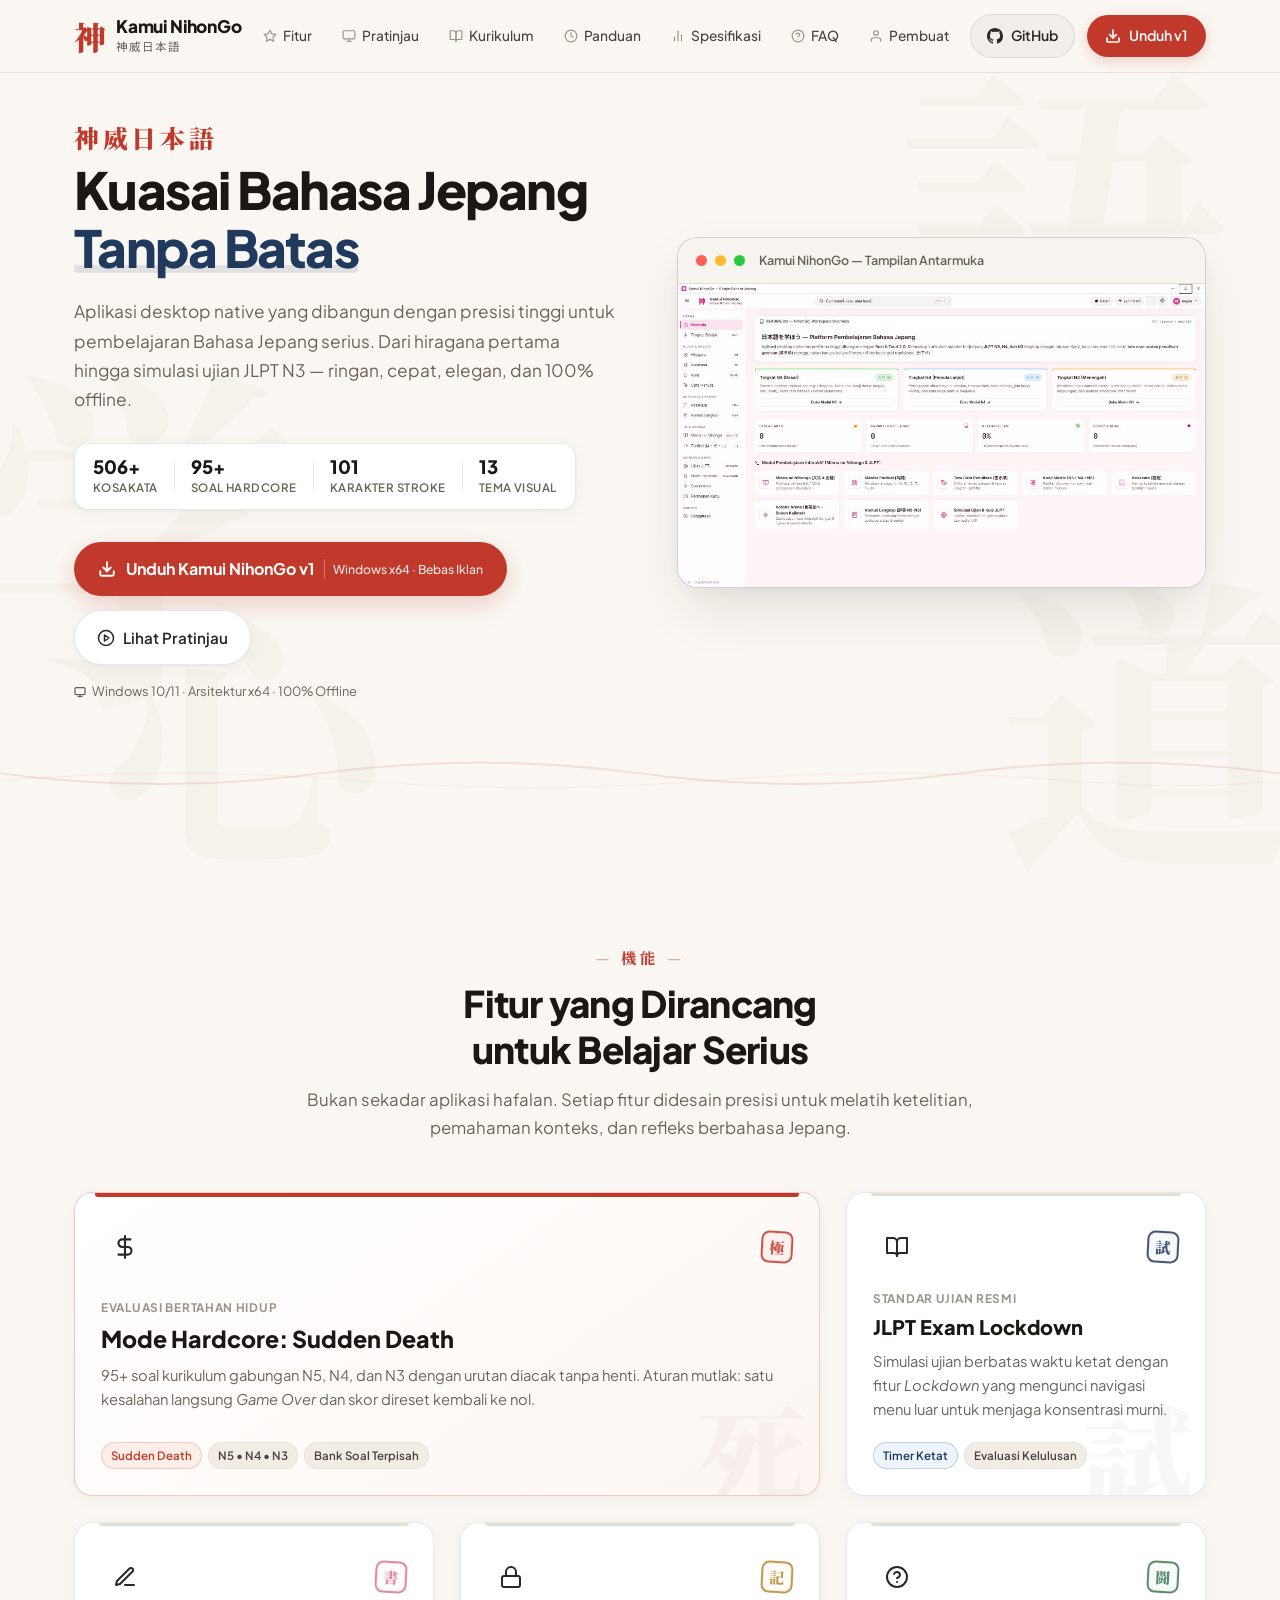
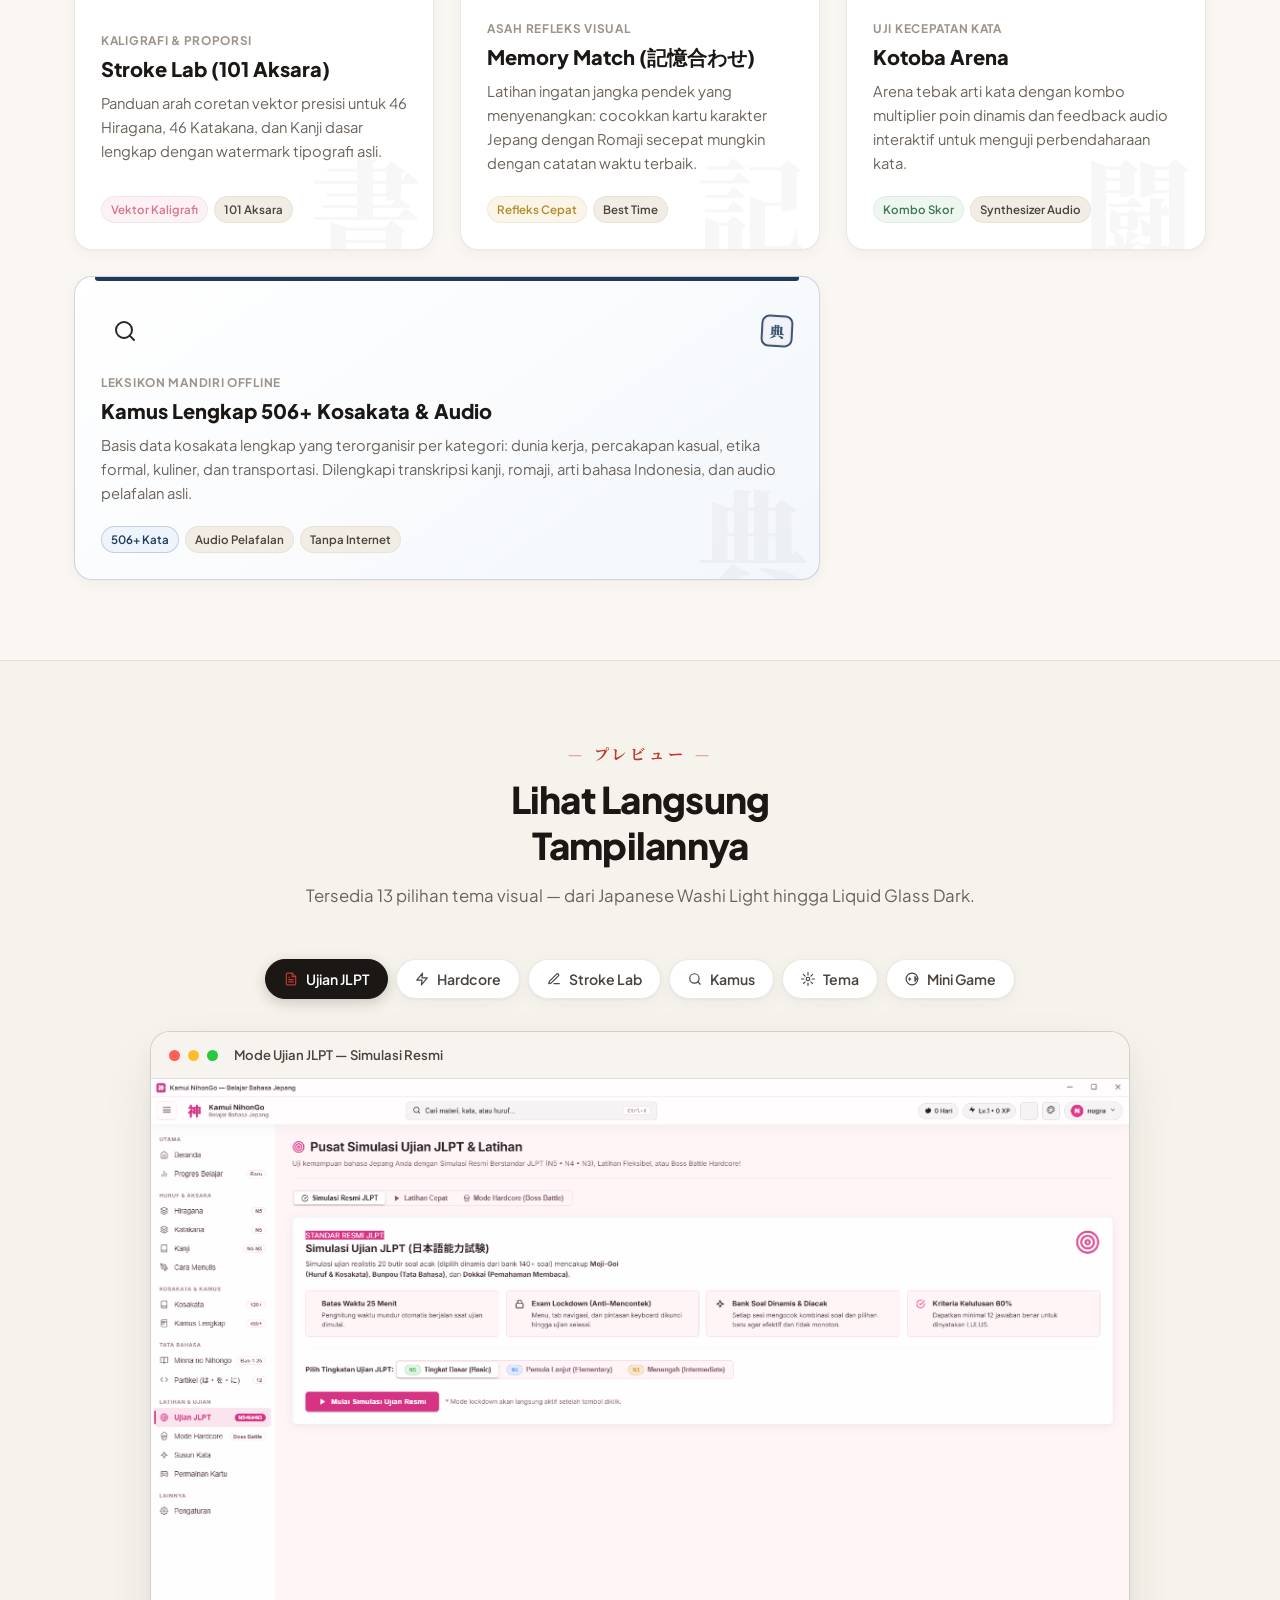
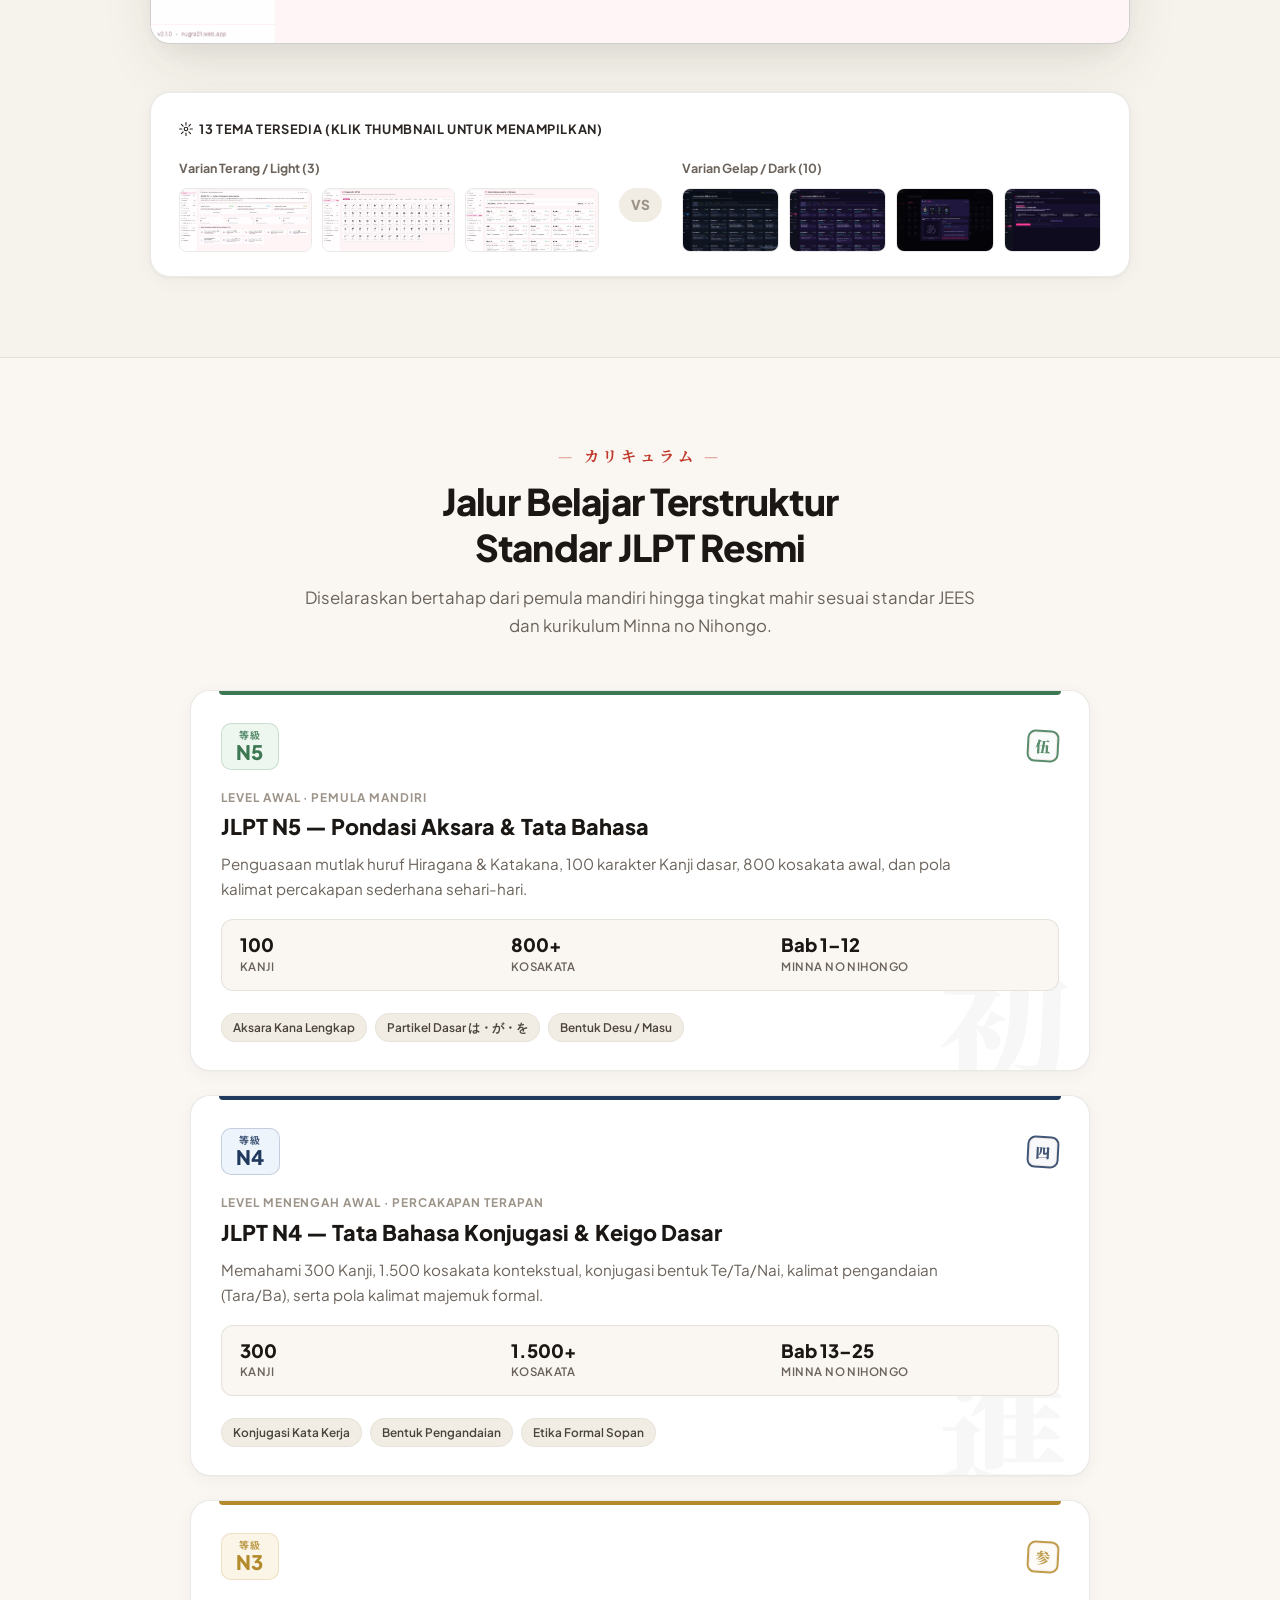
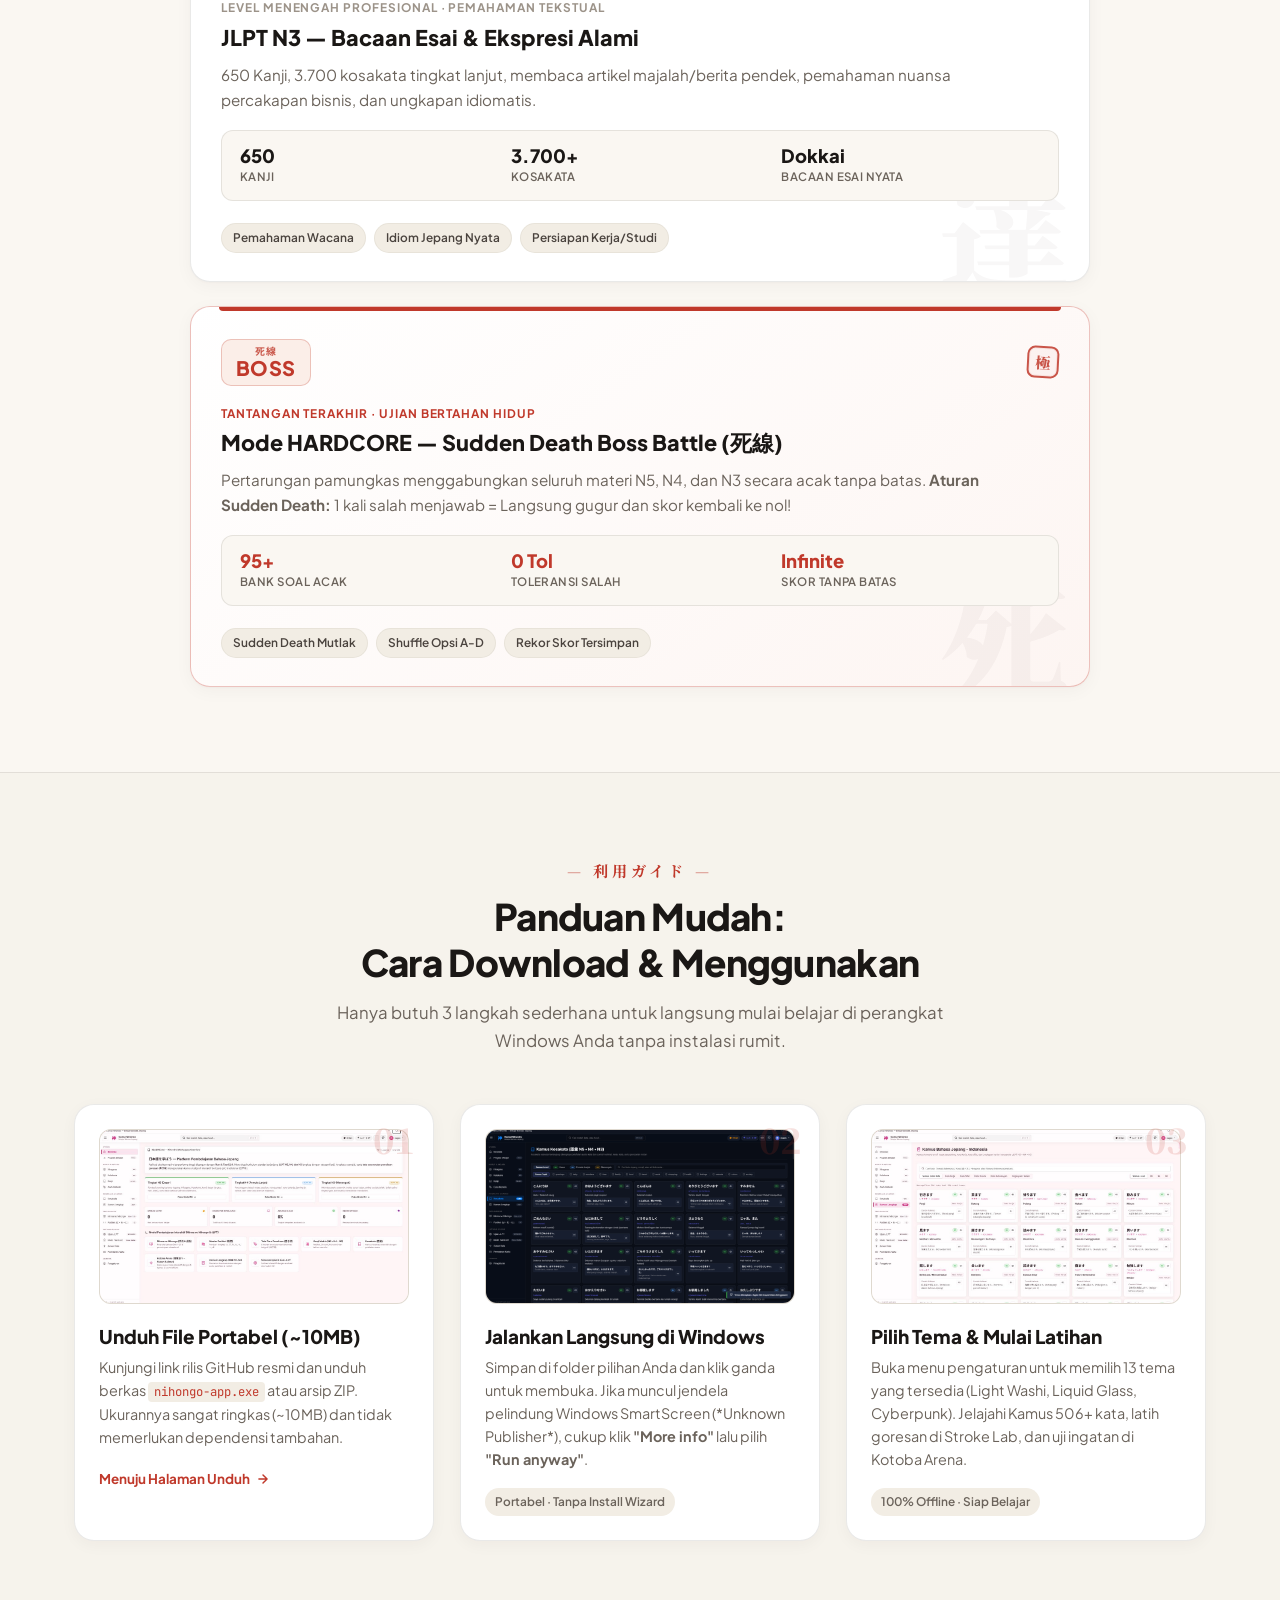
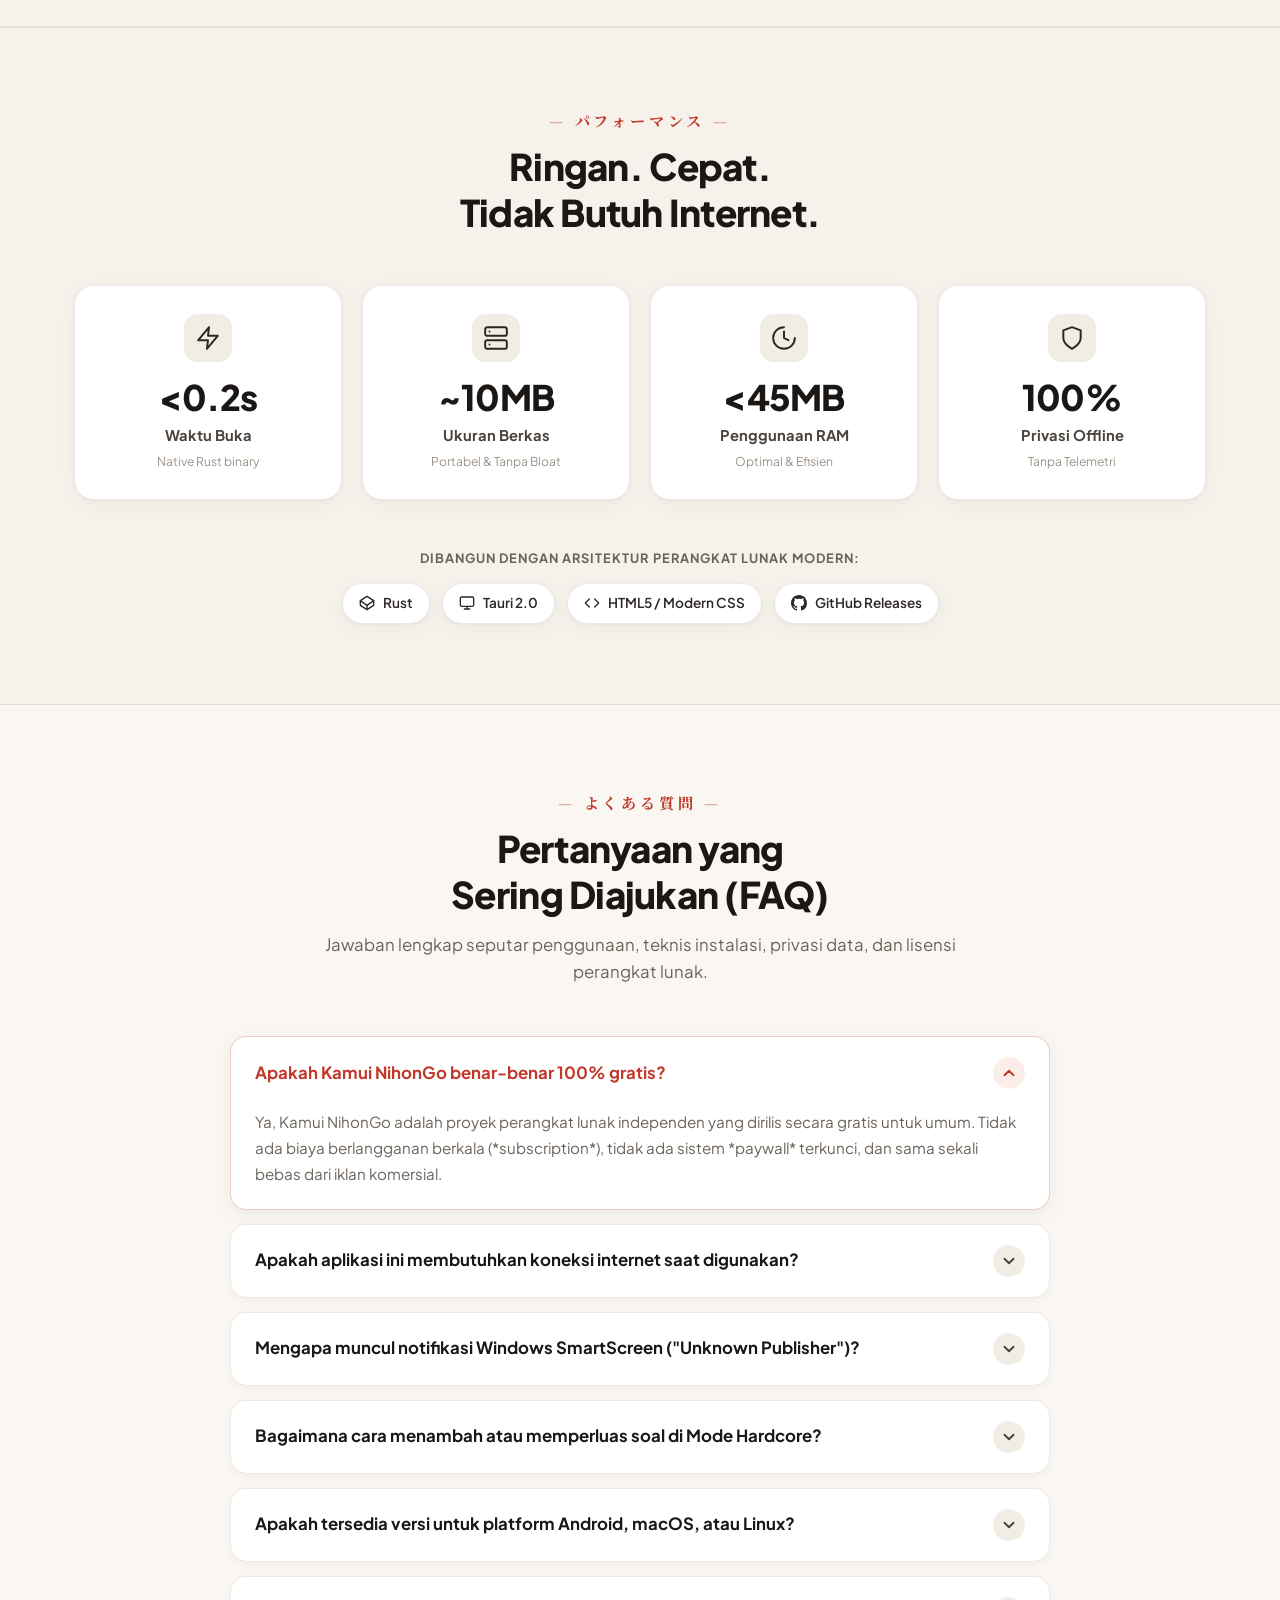
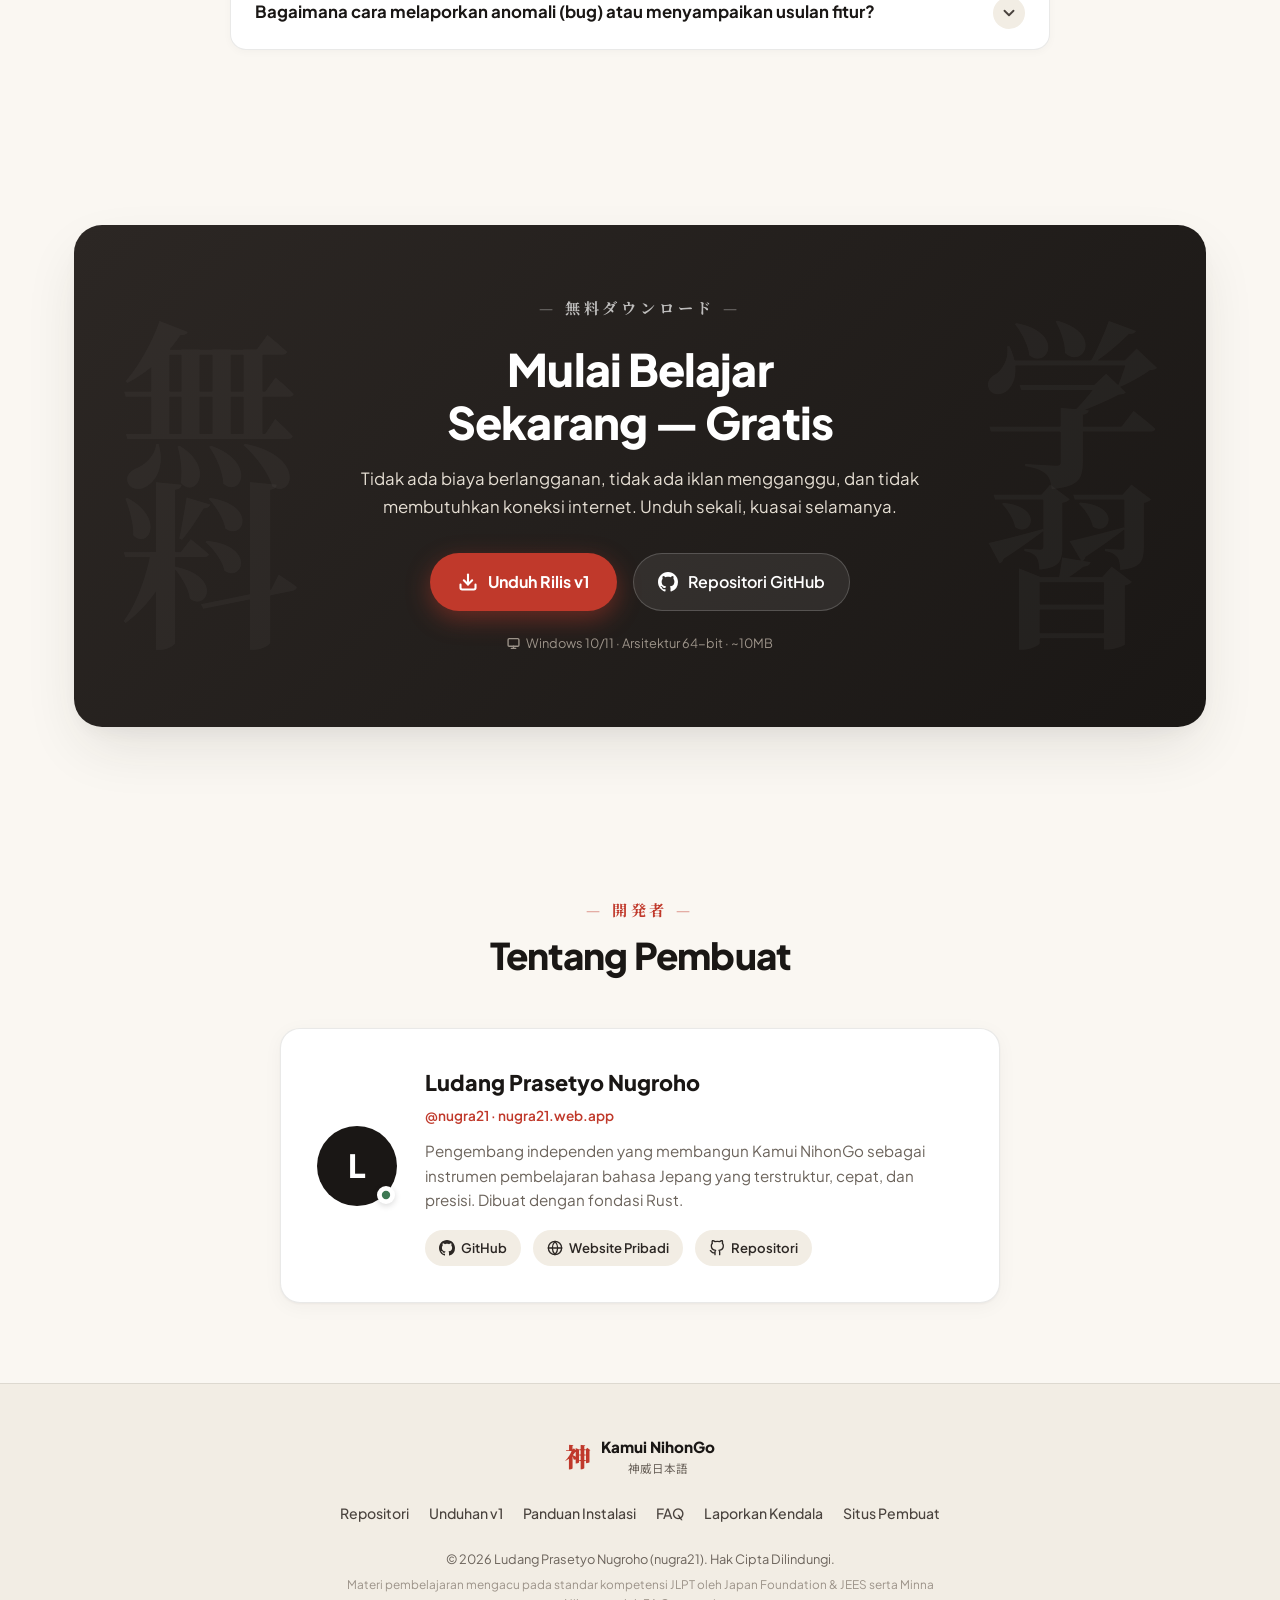
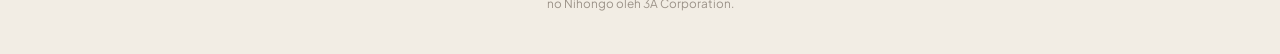
==== commit 8e4580ae: "website" ====
--- a/index.html
+++ b/index.html
@@ -6,20 +6,20 @@
     <title>Kamui NihonGo — 神威日本語 | Belajar Bahasa Jepang</title>
 
     <!-- SEO & Social -->
-    <meta name="description" content="Kamui NihonGo — aplikasi desktop native Rust & Tauri 2.0 untuk belajar Bahasa Jepang. JLPT N5 N4 N3, Stroke Lab, Hardcore Mode, Kamus 500+ kata. Gratis & Offline.">
+    <meta name="description" content="Kamui NihonGo — aplikasi desktop native Rust & Tauri 2.0 untuk belajar Bahasa Jepang. JLPT N5 N4 N3, Stroke Lab, Hardcore Mode, Kamus 506+ kata. Gratis & Offline.">
     <meta name="author" content="Ludang Prasetyo Nugroho (nugra21)">
     <meta property="og:title" content="Kamui NihonGo (神威日本語)">
-    <meta property="og:description" content="Kuasai Bahasa Jepang dengan simulasi JLPT resmi, Hardcore Boss Battle, Stroke Lab, dan kamus 500+ kosakata offline.">
+    <meta property="og:description" content="Kuasai Bahasa Jepang dengan simulasi JLPT resmi, Hardcore Boss Battle, Stroke Lab, dan kamus 506+ kosakata offline.">
     <meta property="og:url" content="https://nugraa21.github.io/kamui-nihongo/">
     <meta property="og:type" content="website">
 
     <!-- Fonts -->
     <link rel="preconnect" href="https://fonts.googleapis.com">
     <link rel="preconnect" href="https://fonts.gstatic.com" crossorigin>
-    <link href="https://fonts.googleapis.com/css2?family=Plus+Jakarta+Sans:ital,wght@0,300;0,400;0,500;0,600;0,700;0,800;1,400&family=Noto+Sans+JP:wght@300;400;500;700;900&family=Noto+Serif+JP:wght@400;700&family=JetBrains+Mono:wght@400;500&display=swap" rel="stylesheet">
+    <link href="https://fonts.googleapis.com/css2?family=Plus+Jakarta+Sans:ital,wght@0,300;0,400;0,500;0,600;0,700;0,800;1,400&family=Noto+Sans+JP:wght@300;400;500;700;900&family=Noto+Serif+JP:wght@400;600;700;900&family=JetBrains+Mono:wght@400;500;600&display=swap" rel="stylesheet">
 
     <!-- Favicon -->
-    <link rel="icon" href="data:image/svg+xml,<svg xmlns='http://www.w3.org/2000/svg' viewBox='0 0 100 100'><text y='.9em' font-size='90' fill='%23c0392b'>神</text></svg>">
+    <link rel="icon" href="data:image/svg+xml,<svg xmlns='http://www.w3.org/2000/svg' viewBox='0 0 100 100'><text y='.9em' font-size='90' fill='%23c0392b' font-weight='900'>神</text></svg>">
 
     <!-- Stylesheet -->
     <link rel="stylesheet" href="assets/css/style.css">
@@ -64,9 +64,17 @@
                 <svg width="14" height="14" viewBox="0 0 24 24" fill="none" stroke="currentColor" stroke-width="2" stroke-linecap="round" stroke-linejoin="round"><path d="M2 3h6a4 4 0 0 1 4 4v14a3 3 0 0 0-3-3H2z"/><path d="M22 3h-6a4 4 0 0 0-4 4v14a3 3 0 0 1 3-3h7z"/></svg>
                 Kurikulum
             </a>
+            <a href="#panduan" class="nav-link">
+                <svg width="14" height="14" viewBox="0 0 24 24" fill="none" stroke="currentColor" stroke-width="2" stroke-linecap="round" stroke-linejoin="round"><circle cx="12" cy="12" r="10"/><polyline points="12 6 12 12 16 14"/></svg>
+                Panduan
+            </a>
             <a href="#statistik" class="nav-link">
                 <svg width="14" height="14" viewBox="0 0 24 24" fill="none" stroke="currentColor" stroke-width="2" stroke-linecap="round" stroke-linejoin="round"><line x1="18" y1="20" x2="18" y2="10"/><line x1="12" y1="20" x2="12" y2="4"/><line x1="6" y1="20" x2="6" y2="14"/></svg>
                 Spesifikasi
+            </a>
+            <a href="#faq" class="nav-link">
+                <svg width="14" height="14" viewBox="0 0 24 24" fill="none" stroke="currentColor" stroke-width="2" stroke-linecap="round" stroke-linejoin="round"><circle cx="12" cy="12" r="10"/><path d="M9.09 9a3 3 0 0 1 5.83 1c0 2-3 3-3 3"/><line x1="12" y1="17" x2="12.01" y2="17"/></svg>
+                FAQ
             </a>
             <a href="#pengembang" class="nav-link">
                 <svg width="14" height="14" viewBox="0 0 24 24" fill="none" stroke="currentColor" stroke-width="2" stroke-linecap="round" stroke-linejoin="round"><path d="M20 21v-2a4 4 0 0 0-4-4H8a4 4 0 0 0-4 4v2"/><circle cx="12" cy="7" r="4"/></svg>
@@ -79,9 +87,9 @@
                 <svg width="16" height="16" viewBox="0 0 24 24" fill="currentColor"><path d="M12 0C5.37 0 0 5.37 0 12c0 5.31 3.435 9.795 8.205 11.385.6.105.825-.255.825-.57 0-.285-.015-1.23-.015-2.235-3.015.555-3.795-.735-4.035-1.41-.135-.345-.72-1.41-1.23-1.695-.42-.225-1.02-.78-.015-.795.945-.015 1.62.87 1.845 1.23 1.08 1.815 2.805 1.305 3.495.99.105-.78.42-1.305.765-1.605-2.67-.3-5.46-1.335-5.46-5.925 0-1.305.465-2.385 1.23-3.225-.12-.3-.54-1.53.12-3.18 0 0 1.005-.315 3.3 1.23.96-.27 1.98-.405 3-.405s2.04.135 3 .405c2.295-1.56 3.3-1.23 3.3-1.23.66 1.65.24 2.88.12 3.18.765.84 1.23 1.905 1.23 3.225 0 4.605-2.805 5.625-5.475 5.925.435.375.81 1.095.81 2.22 0 1.605-.015 2.895-.015 3.3 0 .315.225.69.825.57A12.02 12.02 0 0 0 24 12c0-6.63-5.37-12-12-12z"/></svg>
                 GitHub
             </a>
-            <a href="https://github.com/Nugraa21/kamui-nihongo/releases" target="_blank" rel="noopener" class="btn-primary">
+            <a href="https://github.com/Nugraa21/kamui-nihongo/releases/tag/v1" target="_blank" rel="noopener" class="btn-primary">
                 <svg width="16" height="16" viewBox="0 0 24 24" fill="none" stroke="currentColor" stroke-width="2.5" stroke-linecap="round" stroke-linejoin="round"><path d="M21 15v4a2 2 0 0 1-2 2H5a2 2 0 0 1-2-2v-4"/><polyline points="7 10 12 15 17 10"/><line x1="12" y1="15" x2="12" y2="3"/></svg>
-                Unduh Gratis
+                Unduh v1
             </a>
         </div>
     </div>
@@ -91,11 +99,6 @@
 <section class="hero" id="hero">
     <div class="container hero-wrap">
         <div class="hero-content reveal">
-            <div class="hero-badge">
-                <svg width="12" height="12" viewBox="0 0 24 24" fill="currentColor"><path d="M12 2l3.09 6.26L22 9.27l-5 4.87 1.18 6.88L12 17.77l-6.18 3.25L7 14.14 2 9.27l6.91-1.01L12 2z"/></svg>
-                Rust + Tauri 2.0 · v1.0.0 Rilis Resmi
-            </div>
-
             <h1 class="hero-title">
                 <span class="title-jp">神威日本語</span>
                 <span class="title-break">Kuasai Bahasa Jepang</span>
@@ -104,12 +107,12 @@
 
             <p class="hero-desc">
                 Aplikasi desktop native yang dibangun dengan presisi tinggi untuk pembelajaran Bahasa Jepang serius.
-                Dari hiragana pertama hingga ujian JLPT N3 — semua dalam satu aplikasi ringan, cepat, dan offline.
+                Dari hiragana pertama hingga simulasi ujian JLPT N3 — ringan, cepat, elegan, dan 100% offline.
             </p>
 
             <div class="hero-stats-row">
                 <div class="stat-pill">
-                    <span class="stat-num">500+</span>
+                    <span class="stat-num">506+</span>
                     <span class="stat-lbl">Kosakata</span>
                 </div>
                 <div class="stat-divider"></div>
@@ -130,10 +133,10 @@
             </div>
 
             <div class="hero-actions">
-                <a href="https://github.com/Nugraa21/kamui-nihongo/releases" target="_blank" rel="noopener" class="btn-hero-primary">
+                <a href="https://github.com/Nugraa21/kamui-nihongo/releases/tag/v1" target="_blank" rel="noopener" class="btn-hero-primary">
                     <svg width="18" height="18" viewBox="0 0 24 24" fill="none" stroke="currentColor" stroke-width="2.5" stroke-linecap="round" stroke-linejoin="round"><path d="M21 15v4a2 2 0 0 1-2 2H5a2 2 0 0 1-2-2v-4"/><polyline points="7 10 12 15 17 10"/><line x1="12" y1="15" x2="12" y2="3"/></svg>
-                    Unduh untuk Windows
-                    <span class="btn-sub">Gratis · ~10MB · x64</span>
+                    Unduh Kamui NihonGo v1
+                    <span class="btn-sub">Windows x64 · Bebas Iklan</span>
                 </a>
                 <a href="#pratinjau" class="btn-hero-ghost">
                     <svg width="18" height="18" viewBox="0 0 24 24" fill="none" stroke="currentColor" stroke-width="2" stroke-linecap="round" stroke-linejoin="round"><circle cx="12" cy="12" r="10"/><polygon points="10 8 16 12 10 16 10 8"/></svg>
@@ -143,7 +146,7 @@
 
             <p class="hero-compat">
                 <svg width="12" height="12" viewBox="0 0 24 24" fill="none" stroke="currentColor" stroke-width="2.5" stroke-linecap="round" stroke-linejoin="round"><rect x="2" y="3" width="20" height="14" rx="2"/><line x1="8" y1="21" x2="16" y2="21"/><line x1="12" y1="17" x2="12" y2="21"/></svg>
-                Windows 10/11 · 64-bit · Tidak Butuh Internet
+                Windows 10/11 · Arsitektur x64 · 100% Offline
             </p>
         </div>
 
@@ -153,10 +156,10 @@
                     <span class="dot red"></span>
                     <span class="dot yellow"></span>
                     <span class="dot green"></span>
-                    <span class="mockup-title">Kamui NihonGo</span>
+                    <span class="mockup-title">Kamui NihonGo — Tampilan Antarmuka</span>
                 </div>
                 <div class="mockup-screen">
-                    <img src="assets/images/screenshots/screenshot-1.png" alt="Kamui NihonGo - Tampilan Utama" loading="eager">
+                    <img src="assets/images/screenshots/app-beranda-light.png" alt="Kamui NihonGo - Tampilan Beranda Light Mode" loading="eager">
                 </div>
             </div>
             <div class="mockup-shadow"></div>
@@ -166,77 +169,166 @@
     <!-- Ink brush divider -->
     <div class="ink-divider" aria-hidden="true">
         <svg viewBox="0 0 1440 48" fill="none" xmlns="http://www.w3.org/2000/svg" preserveAspectRatio="none">
-            <path d="M0 24 Q180 48 360 24 Q540 0 720 24 Q900 48 1080 24 Q1260 0 1440 24" stroke="rgba(192,57,43,0.15)" stroke-width="2" fill="none"/>
+            <path d="M0 24 Q180 48 360 24 Q540 0 720 24 Q900 48 1080 24 Q1260 0 1440 24" stroke="rgba(192,57,43,0.18)" stroke-width="2" fill="none"/>
             <path d="M0 32 Q200 16 400 32 Q600 48 800 32 Q1000 16 1200 32 Q1340 44 1440 32" stroke="rgba(192,57,43,0.08)" stroke-width="1.5" fill="none"/>
         </svg>
     </div>
 </section>
 
-<!-- ====== FITUR UTAMA ====== -->
+<!-- ====== FITUR UTAMA (CUSTOM ARTISAN CARDS) ====== -->
 <section class="section-features" id="fitur">
     <div class="container">
         <div class="section-header reveal">
             <span class="section-eyebrow">機能</span>
             <h2 class="section-title">Fitur yang Dirancang<br>untuk Belajar Serius</h2>
-            <p class="section-desc">Setiap fitur dirancang dengan cermat untuk memaksimalkan proses belajar Anda, dari pemula hingga level lanjut.</p>
+            <p class="section-desc">Bukan sekadar aplikasi hafalan. Setiap fitur didesain presisi untuk melatih ketelitian, pemahaman konteks, dan refleks berbahasa Jepang.</p>
         </div>
 
         <div class="features-grid">
-            <!-- Feature 1 -->
-            <div class="feat-card feat-large reveal">
-                <div class="feat-icon-wrap icon-vermilion">
-                    <svg width="28" height="28" viewBox="0 0 24 24" fill="none" stroke="currentColor" stroke-width="1.8" stroke-linecap="round" stroke-linejoin="round"><path d="M14.5 10c-.83 0-1.5-.67-1.5-1.5v-5c0-.83.67-1.5 1.5-1.5s1.5.67 1.5 1.5v5c0 .83-.67 1.5-1.5 1.5z"/><path d="M20.5 10H19V8.5c0-.83.67-1.5 1.5-1.5s1.5.67 1.5 1.5-.67 1.5-1.5 1.5z"/><path d="M9.5 14c.83 0 1.5.67 1.5 1.5v5c0 .83-.67 1.5-1.5 1.5S8 21.33 8 20.5v-5c0-.83.67-1.5 1.5-1.5z"/><path d="M3.5 14H5v1.5c0 .83-.67 1.5-1.5 1.5S2 16.33 2 15.5 2.67 14 3.5 14z"/><path d="M14 14.5c0-.83.67-1.5 1.5-1.5h5c.83 0 1.5.67 1.5 1.5s-.67 1.5-1.5 1.5h-5c-.83 0-1.5-.67-1.5-1.5z"/><path d="M15.5 19H14v1.5c0 .83.67 1.5 1.5 1.5s1.5-.67 1.5-1.5-.67-1.5-1.5-1.5z"/><path d="M10 9.5C10 8.67 9.33 8 8.5 8h-5C2.67 8 2 8.67 2 9.5S2.67 11 3.5 11h5c.83 0 1.5-.67 1.5-1.5z"/><path d="M8.5 5H10V3.5C10 2.67 9.33 2 8.5 2S7 2.67 7 3.5 7.67 5 8.5 5z"/></svg>
-                </div>
-                <div class="feat-label">Mode Hardcore</div>
-                <h3 class="feat-title">Sudden Death Boss Battle</h3>
-                <p class="feat-desc">Satu soal salah — skor kembali ke nol. Ratusan soal campuran N5+N4+N3 tanpa batas. Mode untuk yang benar-benar siap diuji.</p>
-                <div class="feat-tag">JLPT N5·N4·N3</div>
-            </div>
-
-            <!-- Feature 2 -->
-            <div class="feat-card reveal reveal-delay-1">
-                <div class="feat-icon-wrap icon-indigo">
-                    <svg width="24" height="24" viewBox="0 0 24 24" fill="none" stroke="currentColor" stroke-width="1.8" stroke-linecap="round" stroke-linejoin="round"><path d="M2 3h6a4 4 0 0 1 4 4v14a3 3 0 0 0-3-3H2z"/><path d="M22 3h-6a4 4 0 0 0-4 4v14a3 3 0 0 1 3-3h7z"/></svg>
-                </div>
-                <h3 class="feat-title">JLPT Exam Lockdown</h3>
-                <p class="feat-desc">Simulasi ujian JLPT resmi dengan timer dan lockdown mode. Latih kondisi ujian sebenarnya.</p>
-            </div>
-
-            <!-- Feature 3 -->
-            <div class="feat-card reveal reveal-delay-2">
-                <div class="feat-icon-wrap icon-sakura">
-                    <svg width="24" height="24" viewBox="0 0 24 24" fill="none" stroke="currentColor" stroke-width="1.8" stroke-linecap="round" stroke-linejoin="round"><path d="M12 20h9"/><path d="M16.5 3.5a2.121 2.121 0 0 1 3 3L7 19l-4 1 1-4L16.5 3.5z"/></svg>
-                </div>
-                <h3 class="feat-title">Stroke Lab</h3>
-                <p class="feat-desc">101 karakter dengan panduan urutan coretan yang benar. Dari hiragana, katakana, hingga kanji dasar.</p>
-            </div>
-
-            <!-- Feature 4 -->
-            <div class="feat-card reveal">
-                <div class="feat-icon-wrap icon-gold">
-                    <svg width="24" height="24" viewBox="0 0 24 24" fill="none" stroke="currentColor" stroke-width="1.8" stroke-linecap="round" stroke-linejoin="round"><rect x="3" y="11" width="18" height="11" rx="2" ry="2"/><path d="M7 11V7a5 5 0 0 1 10 0v4"/></svg>
-                </div>
-                <h3 class="feat-title">Memory Match</h3>
-                <p class="feat-desc">Cocokkan kartu hiragana/katakana dengan romajinya secepat mungkin. Melatih memori visual dengan cara menyenangkan.</p>
-            </div>
-
-            <!-- Feature 5 -->
-            <div class="feat-card reveal reveal-delay-1">
-                <div class="feat-icon-wrap icon-sage">
-                    <svg width="24" height="24" viewBox="0 0 24 24" fill="none" stroke="currentColor" stroke-width="1.8" stroke-linecap="round" stroke-linejoin="round"><circle cx="12" cy="12" r="10"/><path d="M9.09 9a3 3 0 0 1 5.83 1c0 2-3 3-3 3"/><line x1="12" y1="17" x2="12.01" y2="17"/></svg>
-                </div>
-                <h3 class="feat-title">Kotoba Arena</h3>
-                <p class="feat-desc">Tantangan kosakata dengan sistem poin kompetitif. Uji penguasaan kata bahasa Jepang Anda secara dinamis.</p>
-            </div>
-
-            <!-- Feature 6 -->
-            <div class="feat-card feat-wide reveal reveal-delay-2">
-                <div class="feat-icon-wrap icon-indigo">
-                    <svg width="24" height="24" viewBox="0 0 24 24" fill="none" stroke="currentColor" stroke-width="1.8" stroke-linecap="round" stroke-linejoin="round"><circle cx="11" cy="11" r="8"/><line x1="21" y1="21" x2="16.65" y2="16.65"/></svg>
-                </div>
-                <h3 class="feat-title">Kamus Lengkap 500+ Kata</h3>
-                <p class="feat-desc">Kamus offline dengan 500+ entri terstruktur. Cari kosakata, kanji, dan frasa — tanpa koneksi internet. Selalu tersedia kapan pun dibutuhkan.</p>
-                <div class="feat-tag">Offline · Cepat · Lengkap</div>
+            <!-- Custom Card 1: Hardcore Boss Battle -->
+            <div class="custom-card card-heroic reveal">
+                <span class="card-kanji-watermark">死</span>
+                <div class="card-head">
+                    <div class="card-icon-art icon-vermilion">
+                        <svg width="26" height="26" viewBox="0 0 24 24" fill="none" stroke="currentColor" stroke-width="2" stroke-linecap="round" stroke-linejoin="round"><path d="M12 2v20M17 5H9.5a3.5 3.5 0 0 0 0 7h5a3.5 3.5 0 0 1 0 7H6"/></svg>
+                    </div>
+                    <div class="hanko-seal" title="Stempel Kualitas - Ekstrem">極</div>
+                </div>
+
+                <div class="card-content">
+                    <div class="card-kicker">Evaluasi Bertahan Hidup</div>
+                    <h3 class="card-heading">Mode Hardcore: Sudden Death</h3>
+                    <p class="card-paragraph">
+                        95+ soal kurikulum gabungan N5, N4, dan N3 dengan urutan diacak tanpa henti. Aturan mutlak: satu kesalahan langsung <em>Game Over</em> dan skor direset kembali ke nol.
+                    </p>
+                </div>
+
+                <div class="card-foot">
+                    <span class="card-chip chip-vermilion">Sudden Death</span>
+                    <span class="card-chip">N5 • N4 • N3</span>
+                    <span class="card-chip">Bank Soal Terpisah</span>
+                </div>
+            </div>
+
+            <!-- Custom Card 2: JLPT Lockdown -->
+            <div class="custom-card card-regular reveal reveal-delay-1">
+                <span class="card-kanji-watermark">試</span>
+                <div class="card-head">
+                    <div class="card-icon-art icon-indigo">
+                        <svg width="24" height="24" viewBox="0 0 24 24" fill="none" stroke="currentColor" stroke-width="2" stroke-linecap="round" stroke-linejoin="round"><path d="M2 3h6a4 4 0 0 1 4 4v14a3 3 0 0 0-3-3H2z"/><path d="M22 3h-6a4 4 0 0 0-4 4v14a3 3 0 0 1 3-3h7z"/></svg>
+                    </div>
+                    <div class="hanko-seal seal-indigo" title="Stempel Ujian">試</div>
+                </div>
+
+                <div class="card-content">
+                    <div class="card-kicker">Standar Ujian Resmi</div>
+                    <h3 class="card-heading">JLPT Exam Lockdown</h3>
+                    <p class="card-paragraph">
+                        Simulasi ujian berbatas waktu ketat dengan fitur <em>Lockdown</em> yang mengunci navigasi menu luar untuk menjaga konsentrasi murni.
+                    </p>
+                </div>
+
+                <div class="card-foot">
+                    <span class="card-chip chip-indigo">Timer Ketat</span>
+                    <span class="card-chip">Evaluasi Kelulusan</span>
+                </div>
+            </div>
+
+            <!-- Custom Card 3: Stroke Lab -->
+            <div class="custom-card card-regular reveal reveal-delay-2">
+                <span class="card-kanji-watermark">書</span>
+                <div class="card-head">
+                    <div class="card-icon-art icon-sakura">
+                        <svg width="24" height="24" viewBox="0 0 24 24" fill="none" stroke="currentColor" stroke-width="2" stroke-linecap="round" stroke-linejoin="round"><path d="M12 20h9"/><path d="M16.5 3.5a2.121 2.121 0 0 1 3 3L7 19l-4 1 1-4L16.5 3.5z"/></svg>
+                    </div>
+                    <div class="hanko-seal seal-sakura" title="Stempel Kaligrafi">書</div>
+                </div>
+
+                <div class="card-content">
+                    <div class="card-kicker">Kaligrafi & Proporsi</div>
+                    <h3 class="card-heading">Stroke Lab (101 Aksara)</h3>
+                    <p class="card-paragraph">
+                        Panduan arah coretan vektor presisi untuk 46 Hiragana, 46 Katakana, dan Kanji dasar lengkap dengan watermark tipografi asli.
+                    </p>
+                </div>
+
+                <div class="card-foot">
+                    <span class="card-chip chip-sakura">Vektor Kaligrafi</span>
+                    <span class="card-chip">101 Aksara</span>
+                </div>
+            </div>
+
+            <!-- Custom Card 4: Memory Match -->
+            <div class="custom-card card-regular reveal">
+                <span class="card-kanji-watermark">記</span>
+                <div class="card-head">
+                    <div class="card-icon-art icon-gold">
+                        <svg width="24" height="24" viewBox="0 0 24 24" fill="none" stroke="currentColor" stroke-width="2" stroke-linecap="round" stroke-linejoin="round"><rect x="3" y="11" width="18" height="11" rx="2" ry="2"/><path d="M7 11V7a5 5 0 0 1 10 0v4"/></svg>
+                    </div>
+                    <div class="hanko-seal seal-gold" title="Stempel Memori">記</div>
+                </div>
+
+                <div class="card-content">
+                    <div class="card-kicker">Asah Refleks Visual</div>
+                    <h3 class="card-heading">Memory Match (記憶合わせ)</h3>
+                    <p class="card-paragraph">
+                        Latihan ingatan jangka pendek yang menyenangkan: cocokkan kartu karakter Jepang dengan Romaji secepat mungkin dengan catatan waktu terbaik.
+                    </p>
+                </div>
+
+                <div class="card-foot">
+                    <span class="card-chip chip-gold">Refleks Cepat</span>
+                    <span class="card-chip">Best Time</span>
+                </div>
+            </div>
+
+            <!-- Custom Card 5: Kotoba Arena -->
+            <div class="custom-card card-regular reveal reveal-delay-1">
+                <span class="card-kanji-watermark">闘</span>
+                <div class="card-head">
+                    <div class="card-icon-art icon-sage">
+                        <svg width="24" height="24" viewBox="0 0 24 24" fill="none" stroke="currentColor" stroke-width="2" stroke-linecap="round" stroke-linejoin="round"><circle cx="12" cy="12" r="10"/><path d="M9.09 9a3 3 0 0 1 5.83 1c0 2-3 3-3 3"/><line x1="12" y1="17" x2="12.01" y2="17"/></svg>
+                    </div>
+                    <div class="hanko-seal seal-sage" title="Stempel Laga">闘</div>
+                </div>
+
+                <div class="card-content">
+                    <div class="card-kicker">Uji Kecepatan Kata</div>
+                    <h3 class="card-heading">Kotoba Arena</h3>
+                    <p class="card-paragraph">
+                        Arena tebak arti kata dengan kombo multiplier poin dinamis dan feedback audio interaktif untuk menguji perbendaharaan kata.
+                    </p>
+                </div>
+
+                <div class="card-foot">
+                    <span class="card-chip chip-sage">Kombo Skor</span>
+                    <span class="card-chip">Synthesizer Audio</span>
+                </div>
+            </div>
+
+            <!-- Custom Card 6: Kamus Lengkap Offline -->
+            <div class="custom-card card-wide reveal reveal-delay-2">
+                <span class="card-kanji-watermark">典</span>
+                <div class="card-head">
+                    <div class="card-icon-art icon-indigo">
+                        <svg width="24" height="24" viewBox="0 0 24 24" fill="none" stroke="currentColor" stroke-width="2" stroke-linecap="round" stroke-linejoin="round"><circle cx="11" cy="11" r="8"/><line x1="21" y1="21" x2="16.65" y2="16.65"/></svg>
+                    </div>
+                    <div class="hanko-seal seal-indigo" title="Stempel Kamus">典</div>
+                </div>
+
+                <div class="card-content">
+                    <div class="card-kicker">Leksikon Mandiri Offline</div>
+                    <h3 class="card-heading">Kamus Lengkap 506+ Kosakata & Audio</h3>
+                    <p class="card-paragraph">
+                        Basis data kosakata lengkap yang terorganisir per kategori: dunia kerja, percakapan kasual, etika formal, kuliner, dan transportasi. Dilengkapi transkripsi kanji, romaji, arti bahasa Indonesia, dan audio pelafalan asli.
+                    </p>
+                </div>
+
+                <div class="card-foot">
+                    <span class="card-chip chip-indigo">506+ Kata</span>
+                    <span class="card-chip">Audio Pelafalan</span>
+                    <span class="card-chip">Tanpa Internet</span>
+                </div>
             </div>
         </div>
     </div>
@@ -248,7 +340,7 @@
         <div class="section-header reveal">
             <span class="section-eyebrow">プレビュー</span>
             <h2 class="section-title">Lihat Langsung<br>Tampilannya</h2>
-            <p class="section-desc">13 pilihan tema visual — 3 light, 10 dark. Sesuaikan tampilan dengan selera Anda.</p>
+            <p class="section-desc">Tersedia 13 pilihan tema visual — dari Japanese Washi Light hingga Liquid Glass Dark.</p>
         </div>
 
         <!-- Gallery tabs -->
@@ -288,7 +380,7 @@
                     <span class="gallery-wintitle" id="galleryTitle">Mode Ujian JLPT — Simulasi Resmi</span>
                 </div>
                 <div class="gallery-screen">
-                    <img src="assets/images/screenshots/screenshot-1.png" alt="Pratinjau" id="galleryImg" loading="lazy">
+                    <img src="assets/images/screenshots/app-ujian-jlpt-center.png" alt="Pusat Simulasi Ujian JLPT" id="galleryImg" loading="lazy">
                 </div>
             </div>
         </div>
@@ -297,25 +389,25 @@
         <div class="theme-compare reveal">
             <div class="compare-label">
                 <svg width="14" height="14" viewBox="0 0 24 24" fill="none" stroke="currentColor" stroke-width="2" stroke-linecap="round" stroke-linejoin="round"><circle cx="12" cy="12" r="3"/><path d="M12 1v4M12 19v4M4.22 4.22l2.83 2.83M16.95 16.95l2.83 2.83M1 12h4M19 12h4M4.22 19.78l2.83-2.83M16.95 7.05l2.83-2.83"/></svg>
-                13 Tema Tersedia
+                13 Tema Tersedia (Klik Thumbnail untuk Menampilkan)
             </div>
             <div class="compare-strip">
                 <div class="compare-group">
-                    <span class="compare-group-label">Light (3)</span>
+                    <span class="compare-group-label">Varian Terang / Light (3)</span>
                     <div class="compare-imgs">
-                        <img src="assets/images/screenshots/screenshot-5.png" alt="Tema Light 1" loading="lazy">
-                        <img src="assets/images/screenshots/screenshot-7.png" alt="Tema Light 2" loading="lazy">
-                        <img src="assets/images/screenshots/screenshot-9.png" alt="Tema Light 3" loading="lazy">
+                        <img src="assets/images/screenshots/app-beranda-light.png" alt="Tema Light Washi Beranda" loading="lazy">
+                        <img src="assets/images/screenshots/app-hiragana-table.png" alt="Tema Sakura Kana Table" loading="lazy">
+                        <img src="assets/images/screenshots/app-kamus-lengkap.png" alt="Tema Clean Washi Kamus" loading="lazy">
                     </div>
                 </div>
                 <div class="compare-vs">VS</div>
                 <div class="compare-group">
-                    <span class="compare-group-label">Dark (10)</span>
+                    <span class="compare-group-label">Varian Gelap / Dark (10)</span>
                     <div class="compare-imgs">
-                        <img src="assets/images/screenshots/screenshot-2.png" alt="Tema Dark 1" loading="lazy">
-                        <img src="assets/images/screenshots/screenshot-3.png" alt="Tema Dark 2" loading="lazy">
-                        <img src="assets/images/screenshots/screenshot-10.png" alt="Tema Dark 3" loading="lazy">
-                        <img src="assets/images/screenshots/screenshot-11.png" alt="Tema Dark 4" loading="lazy">
+                        <img src="assets/images/screenshots/screenshot-2.png" alt="Tema Liquid Glass Dark" loading="lazy">
+                        <img src="assets/images/screenshots/screenshot-3.png" alt="Tema Midnight Ink Dark" loading="lazy">
+                        <img src="assets/images/screenshots/screenshot-10.png" alt="Tema Synthwave 80s Dark" loading="lazy">
+                        <img src="assets/images/screenshots/screenshot-11.png" alt="Tema Cyberpunk Neon Dark" loading="lazy">
                     </div>
                 </div>
             </div>
@@ -323,59 +415,238 @@
     </div>
 </section>
 
-<!-- ====== KURIKULUM ====== -->
+<!-- ====== KURIKULUM (CUSTOM ARTISAN CARDS — SESUAI PREFERENSI) ====== -->
 <section class="section-curriculum" id="kurikulum">
     <div class="container">
         <div class="section-header reveal">
             <span class="section-eyebrow">カリキュラム</span>
             <h2 class="section-title">Jalur Belajar Terstruktur<br>Standar JLPT Resmi</h2>
-            <p class="section-desc">Dari nol hingga siap ujian N3 — kurikulum bertahap yang mengikuti standar JLPT dan Minna no Nihongo.</p>
-        </div>
-
-        <div class="curriculum-path">
-            <div class="curr-step reveal">
-                <div class="curr-badge n5">N5</div>
-                <div class="curr-content">
-                    <h3>JLPT N5 — Pemula</h3>
-                    <p>Hiragana, Katakana, 100 Kanji, 800 kosakata dasar, tata bahasa percakapan sederhana.</p>
-                    <div class="curr-tags">
-                        <span>Hiragana</span><span>Katakana</span><span>Kanji 100</span><span>Kosakata Dasar</span>
-                    </div>
-                </div>
-            </div>
-            <div class="curr-connector"></div>
-            <div class="curr-step reveal reveal-delay-1">
-                <div class="curr-badge n4">N4</div>
-                <div class="curr-content">
-                    <h3>JLPT N4 — Dasar-Lanjut</h3>
-                    <p>300 Kanji, 1500 kosakata, tata bahasa percakapan formal, pola kalimat majemuk.</p>
-                    <div class="curr-tags">
-                        <span>Kanji 300</span><span>Pola Kalimat</span><span>Formal Speech</span>
-                    </div>
-                </div>
-            </div>
-            <div class="curr-connector"></div>
-            <div class="curr-step reveal reveal-delay-2">
-                <div class="curr-badge n3">N3</div>
-                <div class="curr-content">
-                    <h3>JLPT N3 — Menengah</h3>
-                    <p>650 Kanji, 3700 kosakata, membaca teks panjang, pemahaman percakapan kompleks.</p>
-                    <div class="curr-tags">
-                        <span>Kanji 650</span><span>Teks Kompleks</span><span>Siap Ujian</span>
-                    </div>
-                </div>
-            </div>
-            <div class="curr-connector boss"></div>
-            <div class="curr-step curr-boss reveal reveal-delay-3">
-                <div class="curr-badge boss">
-                    <svg width="18" height="18" viewBox="0 0 24 24" fill="currentColor"><polygon points="13 2 3 14 12 14 11 22 21 10 12 10 13 2"/></svg>
-                </div>
-                <div class="curr-content">
-                    <h3>Mode HARDCORE — Boss Final</h3>
-                    <p>Campuran N5+N4+N3. Satu salah, skor nol. Soal acak tak terbatas. Tantangan sesungguhnya.</p>
-                    <div class="curr-tags">
-                        <span class="tag-boss">Sudden Death</span><span class="tag-boss">Random Infinite</span><span class="tag-boss">Boss Battle</span>
-                    </div>
+            <p class="section-desc">Diselaraskan bertahap dari pemula mandiri hingga tingkat mahir sesuai standar JEES dan kurikulum Minna no Nihongo.</p>
+        </div>
+
+        <div class="curr-artisan-grid">
+            <!-- Level 1: N5 Card -->
+            <div class="curr-artisan-card curr-card-n5 reveal">
+                <span class="curr-watermark">初</span>
+                <div class="curr-top-bar">
+                    <div class="curr-fuda-badge fuda-matcha">
+                        <span class="fuda-sub">等級</span>
+                        <span class="fuda-lvl">N5</span>
+                    </div>
+                    <div class="hanko-seal seal-sage" title="Tingkat Pemula">伍</div>
+                </div>
+
+                <div class="curr-body">
+                    <div class="curr-target-kicker">Level Awal · Pemula Mandiri</div>
+                    <h3 class="curr-name">JLPT N5 — Pondasi Aksara & Tata Bahasa</h3>
+                    <p class="curr-desc">
+                        Penguasaan mutlak huruf Hiragana & Katakana, 100 karakter Kanji dasar, 800 kosakata awal, dan pola kalimat percakapan sederhana sehari-hari.
+                    </p>
+
+                    <div class="curr-metrics-grid">
+                        <div class="curr-metric-item">
+                            <span class="m-val">100</span>
+                            <span class="m-lbl">Kanji</span>
+                        </div>
+                        <div class="curr-metric-item">
+                            <span class="m-val">800+</span>
+                            <span class="m-lbl">Kosakata</span>
+                        </div>
+                        <div class="curr-metric-item">
+                            <span class="m-val">Bab 1–12</span>
+                            <span class="m-lbl">Minna no Nihongo</span>
+                        </div>
+                    </div>
+                </div>
+
+                <div class="curr-foot">
+                    <span class="curr-chip chip-sage">Aksara Kana Lengkap</span>
+                    <span class="curr-chip">Partikel Dasar は・が・を</span>
+                    <span class="curr-chip">Bentuk Desu / Masu</span>
+                </div>
+            </div>
+
+            <!-- Level 2: N4 Card -->
+            <div class="curr-artisan-card curr-card-n4 reveal reveal-delay-1">
+                <span class="curr-watermark">進</span>
+                <div class="curr-top-bar">
+                    <div class="curr-fuda-badge fuda-indigo">
+                        <span class="fuda-sub">等級</span>
+                        <span class="fuda-lvl">N4</span>
+                    </div>
+                    <div class="hanko-seal seal-indigo" title="Tingkat Lanjut">四</div>
+                </div>
+
+                <div class="curr-body">
+                    <div class="curr-target-kicker">Level Menengah Awal · Percakapan Terapan</div>
+                    <h3 class="curr-name">JLPT N4 — Tata Bahasa Konjugasi & Keigo Dasar</h3>
+                    <p class="curr-desc">
+                        Memahami 300 Kanji, 1.500 kosakata kontekstual, konjugasi bentuk Te/Ta/Nai, kalimat pengandaian (Tara/Ba), serta pola kalimat majemuk formal.
+                    </p>
+
+                    <div class="curr-metrics-grid">
+                        <div class="curr-metric-item">
+                            <span class="m-val">300</span>
+                            <span class="m-lbl">Kanji</span>
+                        </div>
+                        <div class="curr-metric-item">
+                            <span class="m-val">1.500+</span>
+                            <span class="m-lbl">Kosakata</span>
+                        </div>
+                        <div class="curr-metric-item">
+                            <span class="m-val">Bab 13–25</span>
+                            <span class="m-lbl">Minna no Nihongo</span>
+                        </div>
+                    </div>
+                </div>
+
+                <div class="curr-foot">
+                    <span class="curr-chip chip-indigo">Konjugasi Kata Kerja</span>
+                    <span class="curr-chip">Bentuk Pengandaian</span>
+                    <span class="curr-chip">Etika Formal Sopan</span>
+                </div>
+            </div>
+
+            <!-- Level 3: N3 Card -->
+            <div class="curr-artisan-card curr-card-n3 reveal reveal-delay-2">
+                <span class="curr-watermark">達</span>
+                <div class="curr-top-bar">
+                    <div class="curr-fuda-badge fuda-gold">
+                        <span class="fuda-sub">等級</span>
+                        <span class="fuda-lvl">N3</span>
+                    </div>
+                    <div class="hanko-seal seal-gold" title="Tingkat Menengah">参</div>
+                </div>
+
+                <div class="curr-body">
+                    <div class="curr-target-kicker">Level Menengah Profesional · Pemahaman Tekstual</div>
+                    <h3 class="curr-name">JLPT N3 — Bacaan Esai & Ekspresi Alami</h3>
+                    <p class="curr-desc">
+                        650 Kanji, 3.700 kosakata tingkat lanjut, membaca artikel majalah/berita pendek, pemahaman nuansa percakapan bisnis, dan ungkapan idiomatis.
+                    </p>
+
+                    <div class="curr-metrics-grid">
+                        <div class="curr-metric-item">
+                            <span class="m-val">650</span>
+                            <span class="m-lbl">Kanji</span>
+                        </div>
+                        <div class="curr-metric-item">
+                            <span class="m-val">3.700+</span>
+                            <span class="m-lbl">Kosakata</span>
+                        </div>
+                        <div class="curr-metric-item">
+                            <span class="m-val">Dokkai</span>
+                            <span class="m-lbl">Bacaan Esai Nyata</span>
+                        </div>
+                    </div>
+                </div>
+
+                <div class="curr-foot">
+                    <span class="curr-chip chip-gold">Pemahaman Wacana</span>
+                    <span class="curr-chip">Idiom Jepang Nyata</span>
+                    <span class="curr-chip">Persiapan Kerja/Studi</span>
+                </div>
+            </div>
+
+            <!-- Level Boss: Hardcore Sudden Death Card -->
+            <div class="curr-artisan-card curr-card-boss reveal reveal-delay-3">
+                <span class="curr-watermark">死</span>
+                <div class="curr-top-bar">
+                    <div class="curr-fuda-badge fuda-vermilion">
+                        <span class="fuda-sub">死線</span>
+                        <span class="fuda-lvl">BOSS</span>
+                    </div>
+                    <div class="hanko-seal" title="Stempel Tantangan Terakhir">極</div>
+                </div>
+
+                <div class="curr-body">
+                    <div class="curr-target-kicker text-vermilion">Tantangan Terakhir · Ujian Bertahan Hidup</div>
+                    <h3 class="curr-name">Mode HARDCORE — Sudden Death Boss Battle (死線)</h3>
+                    <p class="curr-desc">
+                        Pertarungan pamungkas menggabungkan seluruh materi N5, N4, dan N3 secara acak tanpa batas. <strong>Aturan Sudden Death:</strong> 1 kali salah menjawab = Langsung gugur dan skor kembali ke nol!
+                    </p>
+
+                    <div class="curr-metrics-grid">
+                        <div class="curr-metric-item">
+                            <span class="m-val text-vermilion">95+</span>
+                            <span class="m-lbl">Bank Soal Acak</span>
+                        </div>
+                        <div class="curr-metric-item">
+                            <span class="m-val text-vermilion">0 Tol</span>
+                            <span class="m-lbl">Toleransi Salah</span>
+                        </div>
+                        <div class="curr-metric-item">
+                            <span class="m-val text-vermilion">Infinite</span>
+                            <span class="m-lbl">Skor Tanpa Batas</span>
+                        </div>
+                    </div>
+                </div>
+
+                <div class="curr-foot">
+                    <span class="curr-chip chip-vermilion">Sudden Death Mutlak</span>
+                    <span class="curr-chip chip-vermilion">Shuffle Opsi A-D</span>
+                    <span class="curr-chip chip-vermilion">Rekor Skor Tersimpan</span>
+                </div>
+            </div>
+        </div>
+    </div>
+</section>
+
+<!-- ====== PANDUAN PENGGUNAAN & CARA DOWNLOAD ====== -->
+<section class="section-guide" id="panduan">
+    <div class="container">
+        <div class="section-header reveal">
+            <span class="section-eyebrow">利用ガイド</span>
+            <h2 class="section-title">Panduan Mudah:<br>Cara Download & Menggunakan</h2>
+            <p class="section-desc">Hanya butuh 3 langkah sederhana untuk langsung mulai belajar di perangkat Windows Anda tanpa instalasi rumit.</p>
+        </div>
+
+        <div class="guide-steps-grid">
+            <!-- Step 1 -->
+            <div class="guide-step-card reveal">
+                <div class="step-num-badge">01</div>
+                <div class="step-thumb">
+                    <img src="assets/images/screenshots/app-beranda-light.png" alt="Unduh Software Kamui NihonGo" loading="lazy">
+                </div>
+                <div class="step-content">
+                    <h3 class="step-title">Unduh File Portabel (~10MB)</h3>
+                    <p class="step-desc">
+                        Kunjungi link rilis GitHub resmi dan unduh berkas <code>nihongo-app.exe</code> atau arsip ZIP. Ukurannya sangat ringkas (~10MB) dan tidak memerlukan dependensi tambahan.
+                    </p>
+                    <a href="https://github.com/Nugraa21/kamui-nihongo/releases/tag/v1" target="_blank" rel="noopener" class="step-link">
+                        <span>Menuju Halaman Unduh</span>
+                        <svg width="14" height="14" viewBox="0 0 24 24" fill="none" stroke="currentColor" stroke-width="2.5" stroke-linecap="round" stroke-linejoin="round"><path d="M5 12h14M12 5l7 7-7 7"/></svg>
+                    </a>
+                </div>
+            </div>
+
+            <!-- Step 2 -->
+            <div class="guide-step-card reveal reveal-delay-1">
+                <div class="step-num-badge">02</div>
+                <div class="step-thumb">
+                    <img src="assets/images/screenshots/screenshot-2.png" alt="Jalankan Aplikasi Mode Gelap / Terang" loading="lazy">
+                </div>
+                <div class="step-content">
+                    <h3 class="step-title">Jalankan Langsung di Windows</h3>
+                    <p class="step-desc">
+                        Simpan di folder pilihan Anda dan klik ganda untuk membuka. Jika muncul jendela pelindung Windows SmartScreen (*Unknown Publisher*), cukup klik <strong>"More info"</strong> lalu pilih <strong>"Run anyway"</strong>.
+                    </p>
+                    <div class="step-tag-pill">Portabel · Tanpa Install Wizard</div>
+                </div>
+            </div>
+
+            <!-- Step 3 -->
+            <div class="guide-step-card reveal reveal-delay-2">
+                <div class="step-num-badge">03</div>
+                <div class="step-thumb">
+                    <img src="assets/images/screenshots/app-kamus-lengkap.png" alt="Personalisasi Tema & Mulai Latihan" loading="lazy">
+                </div>
+                <div class="step-content">
+                    <h3 class="step-title">Pilih Tema & Mulai Latihan</h3>
+                    <p class="step-desc">
+                        Buka menu pengaturan untuk memilih 13 tema yang tersedia (Light Washi, Liquid Glass, Cyberpunk). Jelajahi Kamus 506+ kata, latih goresan di Stroke Lab, dan uji ingatan di Kotoba Arena.
+                    </p>
+                    <div class="step-tag-pill">100% Offline · Siap Belajar</div>
                 </div>
             </div>
         </div>
@@ -393,7 +664,7 @@
         <div class="stats-grid">
             <div class="stat-card reveal">
                 <div class="stat-icon">
-                    <svg width="28" height="28" viewBox="0 0 24 24" fill="none" stroke="currentColor" stroke-width="1.8" stroke-linecap="round" stroke-linejoin="round"><path d="M13 2L3 14h9l-1 8 10-12h-9l1-8z"/></svg>
+                    <svg width="26" height="26" viewBox="0 0 24 24" fill="none" stroke="currentColor" stroke-width="1.8" stroke-linecap="round" stroke-linejoin="round"><path d="M13 2L3 14h9l-1 8 10-12h-9l1-8z"/></svg>
                 </div>
                 <div class="stat-value">&lt;0.2s</div>
                 <div class="stat-name">Waktu Buka</div>
@@ -401,36 +672,36 @@
             </div>
             <div class="stat-card reveal reveal-delay-1">
                 <div class="stat-icon">
-                    <svg width="28" height="28" viewBox="0 0 24 24" fill="none" stroke="currentColor" stroke-width="1.8" stroke-linecap="round" stroke-linejoin="round"><rect x="2" y="2" width="20" height="8" rx="2" ry="2"/><rect x="2" y="14" width="20" height="8" rx="2" ry="2"/><line x1="6" y1="6" x2="6.01" y2="6"/><line x1="6" y1="18" x2="6.01" y2="18"/></svg>
+                    <svg width="26" height="26" viewBox="0 0 24 24" fill="none" stroke="currentColor" stroke-width="1.8" stroke-linecap="round" stroke-linejoin="round"><rect x="2" y="2" width="20" height="8" rx="2" ry="2"/><rect x="2" y="14" width="20" height="8" rx="2" ry="2"/><line x1="6" y1="6" x2="6.01" y2="6"/><line x1="6" y1="18" x2="6.01" y2="18"/></svg>
                 </div>
                 <div class="stat-value">~10MB</div>
-                <div class="stat-name">Ukuran Installer</div>
-                <div class="stat-note">Tanpa bloat</div>
+                <div class="stat-name">Ukuran Berkas</div>
+                <div class="stat-note">Portabel & Tanpa Bloat</div>
             </div>
             <div class="stat-card reveal reveal-delay-2">
                 <div class="stat-icon">
-                    <svg width="28" height="28" viewBox="0 0 24 24" fill="none" stroke="currentColor" stroke-width="1.8" stroke-linecap="round" stroke-linejoin="round"><path d="M12 2a10 10 0 1 0 10 10"/><path d="M12 6v6l4 2"/></svg>
+                    <svg width="26" height="26" viewBox="0 0 24 24" fill="none" stroke="currentColor" stroke-width="1.8" stroke-linecap="round" stroke-linejoin="round"><path d="M12 2a10 10 0 1 0 10 10"/><path d="M12 6v6l4 2"/></svg>
                 </div>
                 <div class="stat-value">&lt;45MB</div>
                 <div class="stat-name">Penggunaan RAM</div>
-                <div class="stat-note">Efisiensi tinggi</div>
+                <div class="stat-note">Optimal & Efisien</div>
             </div>
             <div class="stat-card reveal reveal-delay-3">
                 <div class="stat-icon">
-                    <svg width="28" height="28" viewBox="0 0 24 24" fill="none" stroke="currentColor" stroke-width="1.8" stroke-linecap="round" stroke-linejoin="round"><path d="M12 22s8-4 8-10V5l-8-3-8 3v7c0 6 8 10 8 10z"/></svg>
+                    <svg width="26" height="26" viewBox="0 0 24 24" fill="none" stroke="currentColor" stroke-width="1.8" stroke-linecap="round" stroke-linejoin="round"><path d="M12 22s8-4 8-10V5l-8-3-8 3v7c0 6 8 10 8 10z"/></svg>
                 </div>
                 <div class="stat-value">100%</div>
-                <div class="stat-name">Offline</div>
-                <div class="stat-note">Data tidak dikirim</div>
+                <div class="stat-name">Privasi Offline</div>
+                <div class="stat-note">Tanpa Telemetri</div>
             </div>
         </div>
 
         <div class="tech-stack reveal">
-            <span class="tech-label">Dibangun dengan:</span>
+            <span class="tech-label">Dibangun dengan Arsitektur Perangkat Lunak Modern:</span>
             <div class="tech-badges">
                 <div class="tech-badge">
                     <svg width="16" height="16" viewBox="0 0 24 24" fill="none" stroke="currentColor" stroke-width="2" stroke-linecap="round" stroke-linejoin="round"><polygon points="12 2 22 8.5 22 15.5 12 22 2 15.5 2 8.5 12 2"/><line x1="12" y1="22" x2="12" y2="15.5"/><polyline points="22 8.5 12 15.5 2 8.5"/></svg>
-                    Rust 1.80+
+                    Rust
                 </div>
                 <div class="tech-badge">
                     <svg width="16" height="16" viewBox="0 0 24 24" fill="none" stroke="currentColor" stroke-width="2" stroke-linecap="round" stroke-linejoin="round"><rect x="2" y="3" width="20" height="14" rx="2"/><line x1="8" y1="21" x2="16" y2="21"/><line x1="12" y1="17" x2="12" y2="21"/></svg>
@@ -438,11 +709,114 @@
                 </div>
                 <div class="tech-badge">
                     <svg width="16" height="16" viewBox="0 0 24 24" fill="none" stroke="currentColor" stroke-width="2" stroke-linecap="round" stroke-linejoin="round"><polyline points="16 18 22 12 16 6"/><polyline points="8 6 2 12 8 18"/></svg>
-                    HTML/CSS/JS
+                    HTML5 / Modern CSS
                 </div>
                 <div class="tech-badge">
                     <svg width="16" height="16" viewBox="0 0 24 24" fill="currentColor"><path d="M12 0C5.37 0 0 5.37 0 12c0 5.31 3.435 9.795 8.205 11.385.6.105.825-.255.825-.57 0-.285-.015-1.23-.015-2.235-3.015.555-3.795-.735-4.035-1.41-.135-.345-.72-1.41-1.23-1.695-.42-.225-1.02-.78-.015-.795.945-.015 1.62.87 1.845 1.23 1.08 1.815 2.805 1.305 3.495.99.105-.78.42-1.305.765-1.605-2.67-.3-5.46-1.335-5.46-5.925 0-1.305.465-2.385 1.23-3.225-.12-.3-.54-1.53.12-3.18 0 0 1.005-.315 3.3 1.23.96-.27 1.98-.405 3-.405s2.04.135 3 .405c2.295-1.56 3.3-1.23 3.3-1.23.66 1.65.24 2.88.12 3.18.765.84 1.23 1.905 1.23 3.225 0 4.605-2.805 5.625-5.475 5.925.435.375.81 1.095.81 2.22 0 1.605-.015 2.895-.015 3.3 0 .315.225.69.825.57A12.02 12.02 0 0 0 24 12c0-6.63-5.37-12-12-12z"/></svg>
-                    Open Source
+                    GitHub Releases
+                </div>
+            </div>
+        </div>
+    </div>
+</section>
+
+<!-- ====== FAQ SECTION (TANYA JAWAB LENGKAP) ====== -->
+<section class="section-faq" id="faq">
+    <div class="container">
+        <div class="section-header reveal">
+            <span class="section-eyebrow">よくある質問</span>
+            <h2 class="section-title">Pertanyaan yang<br>Sering Diajukan (FAQ)</h2>
+            <p class="section-desc">Jawaban lengkap seputar penggunaan, teknis instalasi, privasi data, dan lisensi perangkat lunak.</p>
+        </div>
+
+        <div class="faq-accordion-wrap reveal">
+            <!-- FAQ 1 -->
+            <div class="faq-card active">
+                <button class="faq-question-btn" aria-expanded="true">
+                    <span class="faq-q-text">Apakah Kamui NihonGo benar-benar 100% gratis?</span>
+                    <span class="faq-q-icon">
+                        <svg width="18" height="18" viewBox="0 0 24 24" fill="none" stroke="currentColor" stroke-width="2.5" stroke-linecap="round" stroke-linejoin="round"><polyline points="6 9 12 15 18 9"/></svg>
+                    </span>
+                </button>
+                <div class="faq-answer-panel">
+                    <p>
+                        Ya, Kamui NihonGo adalah proyek perangkat lunak independen yang dirilis secara gratis untuk umum. Tidak ada biaya berlangganan berkala (*subscription*), tidak ada sistem *paywall* terkunci, dan sama sekali bebas dari iklan komersial.
+                    </p>
+                </div>
+            </div>
+
+            <!-- FAQ 2 -->
+            <div class="faq-card">
+                <button class="faq-question-btn" aria-expanded="false">
+                    <span class="faq-q-text">Apakah aplikasi ini membutuhkan koneksi internet saat digunakan?</span>
+                    <span class="faq-q-icon">
+                        <svg width="18" height="18" viewBox="0 0 24 24" fill="none" stroke="currentColor" stroke-width="2.5" stroke-linecap="round" stroke-linejoin="round"><polyline points="6 9 12 15 18 9"/></svg>
+                    </span>
+                </button>
+                <div class="faq-answer-panel">
+                    <p>
+                        Sama sekali tidak. Kamui NihonGo dirancang beroperasi 100% secara luring (*offline*). Seluruh data kamus 506+ entri, 95+ soal simulasi ujian dan mode hardcore, panduan 101 goresan stroke kaligrafi, hingga audio artikulasi penutur asli telah tertanam langsung di dalam aplikasi lokal Anda.
+                    </p>
+                </div>
+            </div>
+
+            <!-- FAQ 3 -->
+            <div class="faq-card">
+                <button class="faq-question-btn" aria-expanded="false">
+                    <span class="faq-q-text">Mengapa muncul notifikasi Windows SmartScreen ("Unknown Publisher")?</span>
+                    <span class="faq-q-icon">
+                        <svg width="18" height="18" viewBox="0 0 24 24" fill="none" stroke="currentColor" stroke-width="2.5" stroke-linecap="round" stroke-linejoin="round"><polyline points="6 9 12 15 18 9"/></svg>
+                    </span>
+                </button>
+                <div class="faq-answer-panel">
+                    <p>
+                        Peringatan tersebut merupakan standar keamanan default Microsoft Windows untuk file executable yang dirilis oleh pengembang independen (*open source*) yang belum berlangganan sertifikat tanda tangan digital komersial Microsoft tahunan berbiaya tinggi. Berkas kami 100% aman dan bersih. Anda cukup mengeklik tautan <strong>"More info"</strong> lalu menekan tombol <strong>"Run anyway"</strong>.
+                    </p>
+                </div>
+            </div>
+
+            <!-- FAQ 4 -->
+            <div class="faq-card">
+                <button class="faq-question-btn" aria-expanded="false">
+                    <span class="faq-q-text">Bagaimana cara menambah atau memperluas soal di Mode Hardcore?</span>
+                    <span class="faq-q-icon">
+                        <svg width="18" height="18" viewBox="0 0 24 24" fill="none" stroke="currentColor" stroke-width="2.5" stroke-linecap="round" stroke-linejoin="round"><polyline points="6 9 12 15 18 9"/></svg>
+                    </span>
+                </button>
+                <div class="faq-answer-panel">
+                    <p>
+                        Seluruh bank data soal tersimpan secara terstruktur dan transparan di dalam direktori <code>src/data/hardcore_questions.js</code>. Siapapun dapat membuka berkas tersebut menggunakan teks editor favorit dan menambahkan butir pertanyaan baru dengan mengikuti format data JSON sederhana yang telah disediakan.
+                    </p>
+                </div>
+            </div>
+
+            <!-- FAQ 5 -->
+            <div class="faq-card">
+                <button class="faq-question-btn" aria-expanded="false">
+                    <span class="faq-q-text">Apakah tersedia versi untuk platform Android, macOS, atau Linux?</span>
+                    <span class="faq-q-icon">
+                        <svg width="18" height="18" viewBox="0 0 24 24" fill="none" stroke="currentColor" stroke-width="2.5" stroke-linecap="round" stroke-linejoin="round"><polyline points="6 9 12 15 18 9"/></svg>
+                    </span>
+                </button>
+                <div class="faq-answer-panel">
+                    <p>
+                        Saat ini rilis perdana v1 difokuskan secara eksklusif untuk desktop Windows 64-bit guna menghadirkan optimalisasi performa maksimal engine native Rust. Dukungan kompilasi lintas platform untuk macOS dan Linux dimungkinkan pada peta jalan pembaruan mendatang.
+                    </p>
+                </div>
+            </div>
+
+            <!-- FAQ 6 -->
+            <div class="faq-card">
+                <button class="faq-question-btn" aria-expanded="false">
+                    <span class="faq-q-text">Bagaimana cara melaporkan anomali (bug) atau menyampaikan usulan fitur?</span>
+                    <span class="faq-q-icon">
+                        <svg width="18" height="18" viewBox="0 0 24 24" fill="none" stroke="currentColor" stroke-width="2.5" stroke-linecap="round" stroke-linejoin="round"><polyline points="6 9 12 15 18 9"/></svg>
+                    </span>
+                </button>
+                <div class="faq-answer-panel">
+                    <p>
+                        Anda dapat menyampaikan laporan teknis, kendala tampilan, maupun usulan pengembangan langsung melalui tab <a href="https://github.com/Nugraa21/kamui-nihongo/issues" target="_blank" rel="noopener" style="color:var(--shu-vermilion);text-decoration:underline;font-weight:600;">GitHub Issues</a> repositori resmi atau mengunjungi laman portofolio pengembang di <a href="https://nugra21.web.app" target="_blank" rel="noopener" style="color:var(--shu-vermilion);text-decoration:underline;font-weight:600;">nugra21.web.app</a>.
+                    </p>
                 </div>
             </div>
         </div>
@@ -459,20 +833,20 @@
             <div class="dl-content">
                 <span class="section-eyebrow" style="color:inherit;opacity:0.7">無料ダウンロード</span>
                 <h2 class="dl-title">Mulai Belajar<br>Sekarang — Gratis</h2>
-                <p class="dl-desc">Tidak ada berlangganan, tidak ada iklan, tidak butuh internet. Unduh sekali, belajar selamanya.</p>
+                <p class="dl-desc">Tidak ada biaya berlangganan, tidak ada iklan mengganggu, dan tidak membutuhkan koneksi internet. Unduh sekali, kuasai selamanya.</p>
                 <div class="dl-actions">
-                    <a href="https://github.com/Nugraa21/kamui-nihongo/releases" target="_blank" rel="noopener" class="btn-dl-primary">
+                    <a href="https://github.com/Nugraa21/kamui-nihongo/releases/tag/v1" target="_blank" rel="noopener" class="btn-dl-primary">
                         <svg width="20" height="20" viewBox="0 0 24 24" fill="none" stroke="currentColor" stroke-width="2.5" stroke-linecap="round" stroke-linejoin="round"><path d="M21 15v4a2 2 0 0 1-2 2H5a2 2 0 0 1-2-2v-4"/><polyline points="7 10 12 15 17 10"/><line x1="12" y1="15" x2="12" y2="3"/></svg>
-                        Unduh untuk Windows
+                        Unduh Rilis v1
                     </a>
                     <a href="https://github.com/Nugraa21/kamui-nihongo" target="_blank" rel="noopener" class="btn-dl-ghost">
                         <svg width="20" height="20" viewBox="0 0 24 24" fill="currentColor"><path d="M12 0C5.37 0 0 5.37 0 12c0 5.31 3.435 9.795 8.205 11.385.6.105.825-.255.825-.57 0-.285-.015-1.23-.015-2.235-3.015.555-3.795-.735-4.035-1.41-.135-.345-.72-1.41-1.23-1.695-.42-.225-1.02-.78-.015-.795.945-.015 1.62.87 1.845 1.23 1.08 1.815 2.805 1.305 3.495.99.105-.78.42-1.305.765-1.605-2.67-.3-5.46-1.335-5.46-5.925 0-1.305.465-2.385 1.23-3.225-.12-.3-.54-1.53.12-3.18 0 0 1.005-.315 3.3 1.23.96-.27 1.98-.405 3-.405s2.04.135 3 .405c2.295-1.56 3.3-1.23 3.3-1.23.66 1.65.24 2.88.12 3.18.765.84 1.23 1.905 1.23 3.225 0 4.605-2.805 5.625-5.475 5.925.435.375.81 1.095.81 2.22 0 1.605-.015 2.895-.015 3.3 0 .315.225.69.825.57A12.02 12.02 0 0 0 24 12c0-6.63-5.37-12-12-12z"/></svg>
-                        Lihat Source Code
+                        Repositori GitHub
                     </a>
                 </div>
                 <p class="dl-compat">
                     <svg width="13" height="13" viewBox="0 0 24 24" fill="none" stroke="currentColor" stroke-width="2.5" stroke-linecap="round" stroke-linejoin="round"><rect x="2" y="3" width="20" height="14" rx="2"/><line x1="8" y1="21" x2="16" y2="21"/><line x1="12" y1="17" x2="12" y2="21"/></svg>
-                    Windows 10/11 · 64-bit · ~10MB
+                    Windows 10/11 · Arsitektur 64-bit · ~10MB
                 </p>
             </div>
             <div class="dl-deco-right" aria-hidden="true">
@@ -500,7 +874,7 @@
             <div class="dev-info">
                 <h3 class="dev-name">Ludang Prasetyo Nugroho</h3>
                 <p class="dev-handle">@nugra21 · nugra21.web.app</p>
-                <p class="dev-bio">Pengembang indie yang membangun Kamui NihonGo sebagai alat belajar Bahasa Jepang pribadi yang akhirnya dibagikan ke publik. Dibuat dengan Rust, penuh semangat.</p>
+                <p class="dev-bio">Pengembang independen yang membangun Kamui NihonGo sebagai instrumen pembelajaran bahasa Jepang yang terstruktur, cepat, dan presisi. Dibuat dengan fondasi Rust.</p>
                 <div class="dev-links">
                     <a href="https://github.com/Nugraa21" target="_blank" rel="noopener" class="dev-link">
                         <svg width="16" height="16" viewBox="0 0 24 24" fill="currentColor"><path d="M12 0C5.37 0 0 5.37 0 12c0 5.31 3.435 9.795 8.205 11.385.6.105.825-.255.825-.57 0-.285-.015-1.23-.015-2.235-3.015.555-3.795-.735-4.035-1.41-.135-.345-.72-1.41-1.23-1.695-.42-.225-1.02-.78-.015-.795.945-.015 1.62.87 1.845 1.23 1.08 1.815 2.805 1.305 3.495.99.105-.78.42-1.305.765-1.605-2.67-.3-5.46-1.335-5.46-5.925 0-1.305.465-2.385 1.23-3.225-.12-.3-.54-1.53.12-3.18 0 0 1.005-.315 3.3 1.23.96-.27 1.98-.405 3-.405s2.04.135 3 .405c2.295-1.56 3.3-1.23 3.3-1.23.66 1.65.24 2.88.12 3.18.765.84 1.23 1.905 1.23 3.225 0 4.605-2.805 5.625-5.475 5.925.435.375.81 1.095.81 2.22 0 1.605-.015 2.895-.015 3.3 0 .315.225.69.825.57A12.02 12.02 0 0 0 24 12c0-6.63-5.37-12-12-12z"/></svg>
@@ -508,7 +882,7 @@
                     </a>
                     <a href="https://nugra21.web.app" target="_blank" rel="noopener" class="dev-link">
                         <svg width="16" height="16" viewBox="0 0 24 24" fill="none" stroke="currentColor" stroke-width="2" stroke-linecap="round" stroke-linejoin="round"><circle cx="12" cy="12" r="10"/><line x1="2" y1="12" x2="22" y2="12"/><path d="M12 2a15.3 15.3 0 0 1 4 10 15.3 15.3 0 0 1-4 10 15.3 15.3 0 0 1-4-10 15.3 15.3 0 0 1 4-10z"/></svg>
-                        Website
+                        Website Pribadi
                     </a>
                     <a href="https://github.com/Nugraa21/kamui-nihongo" target="_blank" rel="noopener" class="dev-link">
                         <svg width="16" height="16" viewBox="0 0 24 24" fill="none" stroke="currentColor" stroke-width="2" stroke-linecap="round" stroke-linejoin="round"><path d="M9 19c-5 1.5-5-2.5-7-3m14 6v-3.87a3.37 3.37 0 0 0-.94-2.61c3.14-.35 6.44-1.54 6.44-7A5.44 5.44 0 0 0 20 4.77 5.07 5.07 0 0 0 19.91 1S18.73.65 16 2.48a13.38 13.38 0 0 0-7 0C6.27.65 5.09 1 5.09 1A5.07 5.07 0 0 0 5 4.77a5.44 5.44 0 0 0-1.5 3.78c0 5.42 3.3 6.61 6.44 7A3.37 3.37 0 0 0 9 18.13V22"/></svg>
@@ -533,14 +907,16 @@
 
         <div class="footer-links">
             <a href="https://github.com/Nugraa21/kamui-nihongo" target="_blank" rel="noopener">Repositori</a>
-            <a href="https://github.com/Nugraa21/kamui-nihongo/releases" target="_blank" rel="noopener">Unduhan</a>
-            <a href="https://github.com/Nugraa21/kamui-nihongo/issues" target="_blank" rel="noopener">Laporkan Bug</a>
-            <a href="https://nugra21.web.app" target="_blank" rel="noopener">Pembuat</a>
+            <a href="https://github.com/Nugraa21/kamui-nihongo/releases/tag/v1" target="_blank" rel="noopener">Unduhan v1</a>
+            <a href="#panduan">Panduan Instalasi</a>
+            <a href="#faq">FAQ</a>
+            <a href="https://github.com/Nugraa21/kamui-nihongo/issues" target="_blank" rel="noopener">Laporkan Kendala</a>
+            <a href="https://nugra21.web.app" target="_blank" rel="noopener">Situs Pembuat</a>
         </div>
 
         <div class="footer-copy">
-            <p>&copy; 2026 Ludang Prasetyo Nugroho (nugra21). MIT License.</p>
-            <p class="footer-disclaimer">Konten pembelajaran merujuk pada materi JLPT oleh JEES dan Minna no Nihongo oleh 3A Corporation. Tidak berafiliasi resmi.</p>
+            <p>&copy; 2026 Ludang Prasetyo Nugroho (nugra21). Hak Cipta Dilindungi.</p>
+            <p class="footer-disclaimer">Materi pembelajaran mengacu pada standar kompetensi JLPT oleh Japan Foundation & JEES serta Minna no Nihongo oleh 3A Corporation.</p>
         </div>
     </div>
 </footer>
--- a/assets/css/style.css
+++ b/assets/css/style.css
@@ -1,19 +1,17 @@
 /* =======================================================
    KAMUI NIHONGO (神威日本語) — OFFICIAL LANDING PAGE
    Aesthetic: Japanese Washi Paper (和紙) Light Theme
-   Typography: Noto Sans JP + Plus Jakarta Sans + Noto Serif JP
-   Zero Emojis • Pure SVG Icons • Micro-interactions • Handcrafted Feel
+   Custom Artisan Cards • Authentic Hanko Seal Stamps • Zero Emojis
    Author: Ludang Prasetyo Nugroho (nugra21)
    ======================================================= */
 
 :root {
-    /* Japanese Traditional Palette */
+    /* Japanese Traditional Pigments */
     --washi-bg: #faf7f2;
     --washi-surface: #ffffff;
-    --washi-card: rgba(255, 255, 255, 0.88);
-    --washi-card-hover: #ffffff;
+    --washi-card: #ffffff;
     --washi-border: rgba(44, 38, 34, 0.1);
-    --washi-border-strong: rgba(44, 38, 34, 0.2);
+    --washi-border-strong: rgba(44, 38, 34, 0.22);
     
     /* Sumi & Ink Tones */
     --sumi-900: #1a1715;
@@ -27,7 +25,7 @@
     /* Accents (Traditional Pigments) */
     --shu-vermilion: #c0392b;       /* 朱色 (Shu-iro) */
     --shu-light: #fbeee8;
-    --shu-glow: rgba(192, 57, 43, 0.2);
+    --shu-glow: rgba(192, 57, 43, 0.22);
     --ai-indigo: #203a5e;          /* 藍色 (Ai-iro) */
     --ai-light: #eef4fb;
     --sakura-pink: #d9778e;        /* 桜色 (Sakura-iro) */
@@ -40,7 +38,7 @@
     /* Shadows & Radii */
     --radius-sm: 8px;
     --radius-md: 14px;
-    --radius-lg: 22px;
+    --radius-lg: 20px;
     --radius-pill: 9999px;
     
     --shadow-subtle: 0 4px 20px rgba(44, 38, 34, 0.04), 0 1px 3px rgba(44, 38, 34, 0.05);
@@ -112,7 +110,6 @@
     overflow: hidden;
 }
 
-/* Subtle Washi Grain Pattern */
 .washi-grain {
     position: absolute;
     inset: 0;
@@ -124,7 +121,6 @@
     background-position: 0 0, 12px 12px;
 }
 
-/* Watermark Kanji */
 .washi-kanji {
     position: absolute;
     font-family: var(--font-serif-jp);
@@ -139,7 +135,6 @@
 .wk-3 { top: 62%; right: -2%; font-size: 24vw; }
 .wk-4 { bottom: 4%; left: 8%; font-size: 22vw; }
 
-/* Falling Sakura Petals */
 .sakura-container {
     position: absolute;
     inset: 0;
@@ -161,19 +156,14 @@
         transform: translate3d(0, 0, 0) rotate(0deg) scale(0.9);
         opacity: 0;
     }
-    10% {
-        opacity: 0.75;
-    }
-    90% {
-        opacity: 0.6;
-    }
+    10% { opacity: 0.75; }
+    90% { opacity: 0.6; }
     100% {
         transform: translate3d(80px, 105vh, 0) rotate(360deg) scale(1);
         opacity: 0;
     }
 }
 
-/* Content layer on top of background */
 header, section, footer {
     position: relative;
     z-index: 1;
@@ -183,7 +173,7 @@
 .site-header {
     position: sticky;
     top: 0;
-    background: rgba(250, 247, 242, 0.88);
+    background: rgba(250, 247, 242, 0.92);
     backdrop-filter: blur(16px);
     -webkit-backdrop-filter: blur(16px);
     border-bottom: 1px solid var(--washi-border);
@@ -191,7 +181,7 @@
     z-index: 100;
 }
 .site-header.scrolled {
-    background: rgba(255, 255, 255, 0.94);
+    background: rgba(255, 255, 255, 0.96);
     box-shadow: 0 4px 20px rgba(44, 38, 34, 0.05);
 }
 
@@ -202,39 +192,42 @@
     height: 72px;
 }
 
+/* LOGO: Clean, Bare Kanji without Background Box */
 .nav-brand {
     display: flex;
     align-items: center;
-    gap: 12px;
+    gap: 10px;
 }
 .brand-kanji {
-    width: 38px;
-    height: 38px;
-    display: flex;
+    width: auto;
+    height: auto;
+    display: inline-flex;
     align-items: center;
     justify-content: center;
-    background: var(--sumi-900);
-    color: #fff;
+    background: transparent;
+    color: var(--shu-vermilion);
     font-family: var(--font-serif-jp);
-    font-weight: 700;
-    font-size: 20px;
-    border-radius: 10px;
-    box-shadow: 0 4px 10px rgba(26, 23, 21, 0.2);
-    transition: transform 0.3s cubic-bezier(0.34, 1.56, 0.64, 1);
+    font-weight: 900;
+    font-size: 32px;
+    line-height: 1;
+    border-radius: 0;
+    box-shadow: none;
+    transition: transform 0.25s ease, color 0.25s ease;
 }
 .nav-brand:hover .brand-kanji {
-    transform: rotate(-6deg) scale(1.05);
-    background: var(--shu-vermilion);
+    transform: scale(1.1) rotate(-4deg);
+    color: var(--sumi-900);
 }
 .brand-info {
     display: flex;
     flex-direction: column;
 }
 .brand-name {
-    font-weight: 700;
-    font-size: 1.05rem;
+    font-weight: 800;
+    font-size: 1.08rem;
     color: var(--sumi-900);
     letter-spacing: -0.01em;
+    line-height: 1.2;
 }
 .brand-sub {
     font-family: var(--font-jp);
@@ -246,14 +239,14 @@
 .nav-menu {
     display: flex;
     align-items: center;
-    gap: 8px;
+    gap: 6px;
 }
 .nav-link {
     display: inline-flex;
     align-items: center;
     gap: 6px;
-    padding: 8px 14px;
-    font-size: 0.88rem;
+    padding: 8px 12px;
+    font-size: 0.86rem;
     font-weight: 500;
     color: var(--sumi-700);
     border-radius: var(--radius-sm);
@@ -336,7 +329,7 @@
 
 /* ====== HERO SECTION ====== */
 .hero {
-    padding: 60px 0 80px;
+    padding: 50px 0 70px;
     position: relative;
 }
 .hero-wrap {
@@ -352,23 +345,8 @@
     align-items: flex-start;
 }
 
-.hero-badge {
-    display: inline-flex;
-    align-items: center;
-    gap: 8px;
-    padding: 6px 14px;
-    font-size: 0.78rem;
-    font-weight: 600;
-    letter-spacing: 0.02em;
-    color: var(--shu-vermilion);
-    background: var(--shu-light);
-    border: 1px solid rgba(192, 57, 43, 0.2);
-    border-radius: var(--radius-pill);
-    margin-bottom: 20px;
-}
-
 .hero-title {
-    font-size: 3.1rem;
+    font-size: 3.2rem;
     line-height: 1.15;
     font-weight: 800;
     letter-spacing: -0.03em;
@@ -378,8 +356,8 @@
 .title-jp {
     display: block;
     font-family: var(--font-serif-jp);
-    font-size: 1.45rem;
-    font-weight: 700;
+    font-size: 1.55rem;
+    font-weight: 900;
     color: var(--shu-vermilion);
     letter-spacing: 0.15em;
     margin-bottom: 8px;
@@ -475,7 +453,7 @@
 .btn-sub {
     font-size: 0.76rem;
     font-weight: 500;
-    opacity: 0.85;
+    opacity: 0.88;
     padding-left: 8px;
     border-left: 1px solid rgba(255, 255, 255, 0.35);
 }
@@ -560,7 +538,7 @@
 .ink-divider {
     margin-top: 50px;
     line-height: 0;
-    opacity: 0.7;
+    opacity: 0.75;
 }
 
 /* ====== SECTION HEADERS ====== */
@@ -577,7 +555,6 @@
     color: var(--shu-vermilion);
     letter-spacing: 0.25em;
     margin-bottom: 10px;
-    position: relative;
 }
 .section-eyebrow::before,
 .section-eyebrow::after {
@@ -599,116 +576,229 @@
     line-height: 1.65;
 }
 
-/* ====== FITUR UTAMA ====== */
+/* ====== CUSTOM ARTISAN CARDS ====== */
 .section-features {
     padding: 80px 0;
 }
 .features-grid {
     display: grid;
     grid-template-columns: repeat(3, 1fr);
-    gap: 24px;
-}
-
-.feat-card {
-    background: var(--washi-card);
+    gap: 26px;
+}
+
+.custom-card {
+    position: relative;
+    background: #ffffff;
     border: 1px solid var(--washi-border);
-    border-radius: var(--radius-lg);
-    padding: 32px 28px;
-    box-shadow: var(--shadow-subtle);
-    transition: all 0.3s cubic-bezier(0.34, 1.56, 0.64, 1);
-    position: relative;
+    border-radius: 18px;
+    padding: 30px 26px 26px;
+    box-shadow: 0 4px 16px rgba(44, 38, 34, 0.04), 0 1px 3px rgba(44, 38, 34, 0.03);
+    overflow: hidden;
     display: flex;
     flex-direction: column;
-}
-.feat-card:hover {
-    background: var(--washi-card-hover);
-    transform: translateY(-4px);
-    box-shadow: var(--shadow-elevated);
+    justify-content: space-between;
+    transition: transform 0.35s cubic-bezier(0.16, 1, 0.3, 1), box-shadow 0.35s ease, border-color 0.35s ease;
+}
+
+.custom-card::before {
+    content: '';
+    position: absolute;
+    top: 0;
+    left: 24px;
+    right: 24px;
+    height: 3px;
+    background: var(--sumi-200);
+    border-radius: 0 0 3px 3px;
+    transition: background 0.3s ease;
+}
+
+.custom-card:hover {
+    transform: translateY(-6px);
+    box-shadow: 0 20px 40px -10px rgba(44, 38, 34, 0.1), 0 4px 12px rgba(44, 38, 34, 0.04);
     border-color: var(--washi-border-strong);
 }
 
-.feat-large {
+.card-heroic {
     grid-column: span 2;
-    background: linear-gradient(135deg, rgba(255, 255, 255, 0.95) 0%, rgba(251, 238, 232, 0.6) 100%);
-    border: 1.5px solid rgba(192, 57, 43, 0.2);
-}
-.feat-wide {
+    background: linear-gradient(145deg, #ffffff 0%, #fdf6f2 100%);
+    border: 1.5px solid rgba(192, 57, 43, 0.25);
+}
+.card-heroic::before {
+    background: var(--shu-vermilion);
+    left: 20px;
+    right: 20px;
+    height: 4px;
+}
+
+.card-wide {
     grid-column: span 2;
-    background: linear-gradient(135deg, rgba(255, 255, 255, 0.95) 0%, rgba(238, 244, 251, 0.6) 100%);
-    border: 1.5px solid rgba(32, 58, 94, 0.18);
-}
-
-.feat-icon-wrap {
-    width: 52px;
-    height: 52px;
-    border-radius: var(--radius-md);
+    background: linear-gradient(145deg, #ffffff 0%, #f3f7fb 100%);
+    border: 1.5px solid rgba(32, 58, 94, 0.2);
+}
+.card-wide::before {
+    background: var(--ai-indigo);
+    left: 20px;
+    right: 20px;
+    height: 4px;
+}
+
+.card-kanji-watermark {
+    position: absolute;
+    bottom: -10px;
+    right: 12px;
+    font-family: var(--font-serif-jp);
+    font-weight: 900;
+    font-size: 110px;
+    line-height: 1;
+    color: rgba(44, 38, 34, 0.035);
+    user-select: none;
+    pointer-events: none;
+    transition: transform 0.4s ease, color 0.4s ease;
+}
+.custom-card:hover .card-kanji-watermark {
+    transform: scale(1.08) rotate(4deg);
+    color: rgba(192, 57, 43, 0.06);
+}
+
+.card-head {
+    display: flex;
+    align-items: center;
+    justify-content: space-between;
+    margin-bottom: 18px;
+    position: relative;
+    z-index: 1;
+}
+
+.card-icon-art {
+    width: 48px;
+    height: 48px;
+    border-radius: 12px;
     display: flex;
     align-items: center;
     justify-content: center;
+    transition: transform 0.3s ease;
+}
+.custom-card:hover .card-icon-art {
+    transform: scale(1.08);
+}
+
+/* Hanko (Japanese Seal Stamp) */
+.hanko-seal {
+    width: 32px;
+    height: 32px;
+    border: 2px solid var(--shu-vermilion);
+    color: var(--shu-vermilion);
+    border-radius: 8px;
+    display: flex;
+    align-items: center;
+    justify-content: center;
+    font-family: var(--font-serif-jp);
+    font-weight: 900;
+    font-size: 15px;
+    user-select: none;
+    opacity: 0.85;
+    background: rgba(192, 57, 43, 0.04);
+    box-shadow: inset 0 0 0 1px rgba(192, 57, 43, 0.1);
+    transform: rotate(3deg);
+    transition: transform 0.3s ease, opacity 0.3s ease;
+}
+.custom-card:hover .hanko-seal {
+    transform: rotate(0deg) scale(1.05);
+    opacity: 1;
+}
+.seal-indigo {
+    border-color: var(--ai-indigo);
+    color: var(--ai-indigo);
+    background: rgba(32, 58, 94, 0.04);
+}
+.seal-sakura {
+    border-color: var(--sakura-pink);
+    color: var(--sakura-pink);
+    background: rgba(217, 119, 142, 0.04);
+}
+.seal-gold {
+    border-color: var(--kin-gold);
+    color: var(--kin-gold);
+    background: rgba(179, 139, 45, 0.04);
+}
+.seal-sage {
+    border-color: var(--matcha-green);
+    color: var(--matcha-green);
+    background: rgba(61, 120, 83, 0.04);
+}
+
+.card-content {
+    position: relative;
+    z-index: 1;
     margin-bottom: 20px;
-    transition: transform 0.3s ease;
-}
-.feat-card:hover .feat-icon-wrap {
-    transform: scale(1.08);
-}
-.icon-vermilion {
-    background: var(--shu-light);
-    color: var(--shu-vermilion);
-}
-.icon-indigo {
-    background: var(--ai-light);
-    color: var(--ai-indigo);
-}
-.icon-sakura {
-    background: var(--sakura-light);
-    color: var(--sakura-pink);
-}
-.icon-gold {
-    background: var(--kin-light);
-    color: var(--kin-gold);
-}
-.icon-sage {
-    background: var(--matcha-light);
-    color: var(--matcha-green);
-}
-
-.feat-label {
-    font-size: 0.76rem;
+}
+.card-kicker {
+    font-size: 0.74rem;
     font-weight: 700;
+    letter-spacing: 0.06em;
     text-transform: uppercase;
-    letter-spacing: 0.08em;
-    color: var(--shu-vermilion);
+    color: var(--sumi-400);
     margin-bottom: 6px;
 }
-.feat-title {
-    font-size: 1.35rem;
-    font-weight: 700;
+.card-heading {
+    font-size: 1.25rem;
+    font-weight: 800;
     color: var(--sumi-900);
-    margin-bottom: 12px;
     line-height: 1.3;
-}
-.feat-desc {
-    font-size: 0.95rem;
+    margin-bottom: 10px;
+}
+.card-heroic .card-heading {
+    font-size: 1.45rem;
+}
+.card-paragraph {
+    font-size: 0.92rem;
     color: var(--sumi-600);
-    line-height: 1.6;
-    margin-bottom: 16px;
-    flex-grow: 1;
-}
-.feat-tag {
-    display: inline-block;
-    align-self: flex-start;
-    padding: 4px 10px;
+    line-height: 1.62;
+}
+
+.card-foot {
+    display: flex;
+    flex-wrap: wrap;
+    gap: 6px;
+    position: relative;
+    z-index: 1;
+}
+.card-chip {
+    padding: 3px 9px;
     font-size: 0.72rem;
     font-weight: 600;
     color: var(--sumi-700);
     background: var(--sumi-100);
     border-radius: var(--radius-pill);
+    border: 1px solid rgba(44, 38, 34, 0.05);
+}
+.chip-vermilion {
+    background: var(--shu-light);
+    color: var(--shu-vermilion);
+    border-color: rgba(192, 57, 43, 0.2);
+}
+.chip-indigo {
+    background: var(--ai-light);
+    color: var(--ai-indigo);
+    border-color: rgba(32, 58, 94, 0.2);
+}
+.chip-sakura {
+    background: var(--sakura-light);
+    color: var(--sakura-pink);
+}
+.chip-gold {
+    background: var(--kin-light);
+    color: var(--kin-gold);
+}
+.chip-sage {
+    background: var(--matcha-light);
+    color: var(--matcha-green);
 }
 
 /* ====== PRATINJAU / GALLERY ====== */
 .section-preview {
     padding: 80px 0;
-    background: rgba(242, 237, 228, 0.4);
+    background: rgba(242, 237, 228, 0.45);
     border-top: 1px solid var(--washi-border);
     border-bottom: 1px solid var(--washi-border);
 }
@@ -850,94 +940,380 @@
     border-radius: var(--radius-pill);
 }
 
-/* ====== KURIKULUM ====== */
+/* ====== KURIKULUM: CUSTOM ARTISAN CARDS (CONSISTENT DESIGN) ====== */
 .section-curriculum {
-    padding: 80px 0;
-}
-.curriculum-path {
+    padding: 85px 0;
+}
+.curr-artisan-grid {
     display: flex;
     flex-direction: column;
-    gap: 0;
-    max-width: 860px;
+    gap: 24px;
+    max-width: 900px;
     margin: 0 auto;
 }
 
-.curr-step {
-    display: flex;
-    align-items: flex-start;
-    gap: 24px;
-    background: #fff;
+.curr-artisan-card {
+    position: relative;
+    background: #ffffff;
     border: 1px solid var(--washi-border);
-    border-radius: var(--radius-lg);
-    padding: 28px 32px;
-    box-shadow: var(--shadow-subtle);
-    transition: all 0.3s ease;
-}
-.curr-step:hover {
-    transform: translateX(4px);
-    box-shadow: var(--shadow-elevated);
+    border-radius: 20px;
+    padding: 32px 30px 28px;
+    box-shadow: 0 4px 18px rgba(44, 38, 34, 0.04), 0 1px 3px rgba(44, 38, 34, 0.03);
+    overflow: hidden;
+    transition: transform 0.35s cubic-bezier(0.16, 1, 0.3, 1), box-shadow 0.35s ease, border-color 0.35s ease;
+}
+.curr-artisan-card::before {
+    content: '';
+    position: absolute;
+    top: 0;
+    left: 28px;
+    right: 28px;
+    height: 4px;
+    border-radius: 0 0 4px 4px;
+}
+.curr-card-n5::before { background: var(--matcha-green); }
+.curr-card-n4::before { background: var(--ai-indigo); }
+.curr-card-n3::before { background: var(--kin-gold); }
+.curr-card-boss::before { background: var(--shu-vermilion); }
+
+.curr-artisan-card:hover {
+    transform: translateY(-5px);
+    box-shadow: 0 20px 42px -10px rgba(44, 38, 34, 0.1), 0 4px 12px rgba(44, 38, 34, 0.04);
     border-color: var(--washi-border-strong);
 }
 
-.curr-badge {
-    width: 54px;
-    height: 54px;
-    border-radius: var(--radius-md);
-    display: flex;
+.curr-card-boss {
+    background: linear-gradient(145deg, #ffffff 0%, #fdf5f2 100%);
+    border: 1.5px solid rgba(192, 57, 43, 0.3);
+}
+
+/* Watermark Kanji */
+.curr-watermark {
+    position: absolute;
+    bottom: -15px;
+    right: 20px;
+    font-family: var(--font-serif-jp);
+    font-weight: 900;
+    font-size: 130px;
+    line-height: 1;
+    color: rgba(44, 38, 34, 0.035);
+    user-select: none;
+    pointer-events: none;
+    transition: transform 0.4s ease, color 0.4s ease;
+}
+.curr-artisan-card:hover .curr-watermark {
+    transform: scale(1.08) rotate(3deg);
+    color: rgba(192, 57, 43, 0.065);
+}
+
+.curr-top-bar {
+    display: flex;
+    align-items: center;
+    justify-content: space-between;
+    margin-bottom: 18px;
+    position: relative;
+    z-index: 1;
+}
+
+/* Japanese Traditional Tablet (Ofuda / Ema 札) Badge */
+.curr-fuda-badge {
+    display: inline-flex;
+    flex-direction: column;
     align-items: center;
     justify-content: center;
+    padding: 6px 14px;
+    border-radius: 10px;
+    line-height: 1.1;
+    border: 1px solid transparent;
+}
+.fuda-matcha {
+    background: var(--matcha-light);
+    color: var(--matcha-green);
+    border-color: rgba(61, 120, 83, 0.2);
+}
+.fuda-indigo {
+    background: var(--ai-light);
+    color: var(--ai-indigo);
+    border-color: rgba(32, 58, 94, 0.2);
+}
+.fuda-gold {
+    background: var(--kin-light);
+    color: var(--kin-gold);
+    border-color: rgba(179, 139, 45, 0.2);
+}
+.fuda-vermilion {
+    background: var(--shu-light);
+    color: var(--shu-vermilion);
+    border-color: rgba(192, 57, 43, 0.25);
+}
+.fuda-sub {
+    font-family: var(--font-jp);
+    font-size: 0.62rem;
+    font-weight: 700;
+    letter-spacing: 0.1em;
+    opacity: 0.8;
+}
+.fuda-lvl {
+    font-weight: 900;
+    font-size: 1.25rem;
+    letter-spacing: 0.02em;
+}
+
+.curr-body {
+    position: relative;
+    z-index: 1;
+    margin-bottom: 22px;
+}
+.curr-target-kicker {
+    font-size: 0.74rem;
+    font-weight: 700;
+    letter-spacing: 0.08em;
+    text-transform: uppercase;
+    color: var(--sumi-400);
+    margin-bottom: 6px;
+}
+.text-vermilion {
+    color: var(--shu-vermilion) !important;
+}
+.curr-name {
+    font-size: 1.35rem;
     font-weight: 800;
-    font-size: 1.15rem;
-    flex-shrink: 0;
-}
-.curr-badge.n5 { background: var(--matcha-light); color: var(--matcha-green); }
-.curr-badge.n4 { background: var(--ai-light); color: var(--ai-indigo); }
-.curr-badge.n3 { background: var(--kin-light); color: var(--kin-gold); }
-.curr-badge.boss { background: var(--shu-light); color: var(--shu-vermilion); }
-
-.curr-boss {
-    background: linear-gradient(135deg, #fff 0%, #fdf5f3 100%);
-    border: 2px solid rgba(192, 57, 43, 0.3);
-}
-
-.curr-content h3 {
-    font-size: 1.25rem;
-    font-weight: 700;
     color: var(--sumi-900);
-    margin-bottom: 6px;
-}
-.curr-content p {
+    margin-bottom: 10px;
+    line-height: 1.3;
+}
+.curr-desc {
     font-size: 0.95rem;
     color: var(--sumi-600);
-    line-height: 1.6;
-    margin-bottom: 12px;
-}
-.curr-tags {
+    line-height: 1.65;
+    margin-bottom: 18px;
+    max-width: 760px;
+}
+
+/* Metric Stats Grid in Curriculum */
+.curr-metrics-grid {
+    display: grid;
+    grid-template-columns: repeat(3, 1fr);
+    gap: 12px;
+    padding: 14px 18px;
+    background: var(--washi-bg);
+    border: 1px solid var(--washi-border);
+    border-radius: 12px;
+}
+.curr-metric-item {
+    display: flex;
+    flex-direction: column;
+}
+.m-val {
+    font-size: 1.15rem;
+    font-weight: 800;
+    color: var(--sumi-900);
+    line-height: 1.2;
+}
+.m-lbl {
+    font-size: 0.72rem;
+    font-weight: 600;
+    color: var(--sumi-600);
+    text-transform: uppercase;
+    letter-spacing: 0.04em;
+}
+
+.curr-foot {
     display: flex;
     flex-wrap: wrap;
-    gap: 6px;
-}
-.curr-tags span {
-    padding: 3px 10px;
+    gap: 8px;
+    position: relative;
+    z-index: 1;
+}
+.curr-chip {
+    padding: 4px 11px;
     font-size: 0.74rem;
     font-weight: 600;
     color: var(--sumi-700);
     background: var(--sumi-100);
     border-radius: var(--radius-pill);
-}
-.curr-tags .tag-boss {
+    border: 1px solid rgba(44, 38, 34, 0.05);
+}
+
+/* ====== PANDUAN PENGGUNAAN & DOWNLOAD ====== */
+.section-guide {
+    padding: 85px 0;
+    background: rgba(242, 237, 228, 0.45);
+    border-top: 1px solid var(--washi-border);
+    border-bottom: 1px solid var(--washi-border);
+}
+.guide-steps-grid {
+    display: grid;
+    grid-template-columns: repeat(3, 1fr);
+    gap: 26px;
+}
+.guide-step-card {
+    background: #ffffff;
+    border: 1px solid var(--washi-border);
+    border-radius: 20px;
+    padding: 24px;
+    box-shadow: 0 4px 16px rgba(44, 38, 34, 0.04);
+    display: flex;
+    flex-direction: column;
+    position: relative;
+    overflow: hidden;
+    transition: transform 0.35s ease, box-shadow 0.35s ease;
+}
+.guide-step-card:hover {
+    transform: translateY(-5px);
+    box-shadow: 0 16px 36px rgba(44, 38, 34, 0.08);
+    border-color: var(--washi-border-strong);
+}
+
+.step-num-badge {
+    position: absolute;
+    top: 16px;
+    right: 18px;
+    font-family: var(--font-serif-jp);
+    font-size: 2.2rem;
+    font-weight: 900;
+    color: rgba(192, 57, 43, 0.15);
+    line-height: 1;
+    user-select: none;
+}
+.step-thumb {
+    width: 100%;
+    aspect-ratio: 16 / 9;
+    border-radius: 12px;
+    overflow: hidden;
+    margin-bottom: 20px;
+    border: 1px solid var(--washi-border);
+    background: #f4ede3;
+}
+.step-thumb img {
+    width: 100%;
+    height: 100%;
+    object-fit: cover;
+    transition: transform 0.4s ease;
+}
+.guide-step-card:hover .step-thumb img {
+    transform: scale(1.05);
+}
+.step-title {
+    font-size: 1.18rem;
+    font-weight: 800;
+    color: var(--sumi-900);
+    margin-bottom: 8px;
+    line-height: 1.3;
+}
+.step-desc {
+    font-size: 0.9rem;
+    color: var(--sumi-600);
+    line-height: 1.6;
+    margin-bottom: 16px;
+    flex-grow: 1;
+}
+.step-desc code {
+    background: var(--sumi-100);
+    padding: 2px 6px;
+    border-radius: 4px;
+    font-family: var(--font-mono);
+    font-size: 0.85em;
+    color: var(--shu-vermilion);
+}
+.step-link {
+    display: inline-flex;
+    align-items: center;
+    gap: 6px;
+    font-size: 0.84rem;
+    font-weight: 700;
+    color: var(--shu-vermilion);
+}
+.step-link:hover {
+    text-decoration: underline;
+}
+.step-tag-pill {
+    display: inline-block;
+    align-self: flex-start;
+    padding: 4px 10px;
+    font-size: 0.74rem;
+    font-weight: 600;
+    color: var(--sumi-600);
+    background: var(--sumi-100);
+    border-radius: var(--radius-pill);
+}
+
+/* ====== FAQ SECTION ====== */
+.section-faq {
+    padding: 85px 0;
+}
+.faq-accordion-wrap {
+    max-width: 820px;
+    margin: 0 auto;
+    display: flex;
+    flex-direction: column;
+    gap: 14px;
+}
+.faq-card {
+    background: #ffffff;
+    border: 1px solid var(--washi-border);
+    border-radius: 16px;
+    overflow: hidden;
+    box-shadow: 0 2px 8px rgba(44, 38, 34, 0.03);
+    transition: border-color 0.25s ease, box-shadow 0.25s ease;
+}
+.faq-card.active {
+    border-color: rgba(192, 57, 43, 0.25);
+    box-shadow: 0 6px 20px rgba(44, 38, 34, 0.06);
+}
+
+.faq-question-btn {
+    width: 100%;
+    padding: 20px 24px;
+    display: flex;
+    align-items: center;
+    justify-content: space-between;
+    gap: 16px;
+    text-align: left;
+    background: transparent;
+    cursor: pointer;
+}
+.faq-q-text {
+    font-size: 1.05rem;
+    font-weight: 700;
+    color: var(--sumi-900);
+    line-height: 1.35;
+}
+.faq-card.active .faq-q-text {
+    color: var(--shu-vermilion);
+}
+.faq-q-icon {
+    width: 32px;
+    height: 32px;
+    border-radius: 50%;
+    background: var(--sumi-100);
+    color: var(--sumi-700);
+    display: flex;
+    align-items: center;
+    justify-content: center;
+    flex-shrink: 0;
+    transition: transform 0.3s ease, background 0.3s ease, color 0.3s ease;
+}
+.faq-card.active .faq-q-icon {
+    transform: rotate(180deg);
     background: var(--shu-light);
     color: var(--shu-vermilion);
 }
 
-.curr-connector {
-    width: 2px;
-    height: 24px;
-    background: var(--sumi-200);
-    margin-left: 58px;
-}
-.curr-connector.boss {
-    background: repeating-linear-gradient(to bottom, var(--shu-vermilion) 0, var(--shu-vermilion) 4px, transparent 4px, transparent 8px);
+.faq-answer-panel {
+    max-height: 0;
+    overflow: hidden;
+    transition: max-height 0.35s cubic-bezier(0.16, 1, 0.3, 1), padding 0.35s ease;
+    padding: 0 24px;
+}
+.faq-card.active .faq-answer-panel {
+    max-height: 400px;
+    padding: 0 24px 22px;
+}
+.faq-answer-panel p {
+    font-size: 0.95rem;
+    color: var(--sumi-600);
+    line-height: 1.7;
 }
 
 /* ====== STATISTIK & TECH ====== */
@@ -1241,23 +1617,22 @@
 .footer-brand {
     display: flex;
     align-items: center;
-    gap: 12px;
+    gap: 10px;
 }
 .brand-kanji-sm {
-    width: 32px;
-    height: 32px;
-    background: var(--sumi-900);
-    color: #fff;
+    width: auto;
+    height: auto;
+    background: transparent;
+    color: var(--shu-vermilion);
     font-family: var(--font-serif-jp);
-    font-weight: 700;
-    font-size: 16px;
-    display: flex;
-    align-items: center;
-    justify-content: center;
-    border-radius: 8px;
+    font-weight: 900;
+    font-size: 26px;
+    line-height: 1;
+    border-radius: 0;
+    box-shadow: none;
 }
 .footer-name {
-    font-weight: 700;
+    font-weight: 800;
     color: var(--sumi-900);
     font-size: 0.95rem;
 }
@@ -1269,7 +1644,7 @@
 
 .footer-links {
     display: flex;
-    gap: 24px;
+    gap: 20px;
     flex-wrap: wrap;
     justify-content: center;
 }
@@ -1320,8 +1695,11 @@
     .features-grid {
         grid-template-columns: repeat(2, 1fr);
     }
-    .feat-large, .feat-wide {
+    .card-heroic, .card-wide {
         grid-column: span 2;
+    }
+    .guide-steps-grid {
+        grid-template-columns: 1fr;
     }
     .stats-grid {
         grid-template-columns: repeat(2, 1fr);
@@ -1369,8 +1747,11 @@
     .features-grid {
         grid-template-columns: 1fr;
     }
-    .feat-large, .feat-wide {
+    .card-heroic, .card-wide {
         grid-column: span 1;
+    }
+    .curr-metrics-grid {
+        grid-template-columns: 1fr;
     }
     .stats-grid {
         grid-template-columns: 1fr;
@@ -1382,13 +1763,6 @@
     .dev-links {
         justify-content: center;
     }
-    .curr-step {
-        flex-direction: column;
-        gap: 16px;
-    }
-    .curr-connector {
-        margin-left: 27px;
-    }
     .download-wrap {
         padding: 48px 24px;
     }
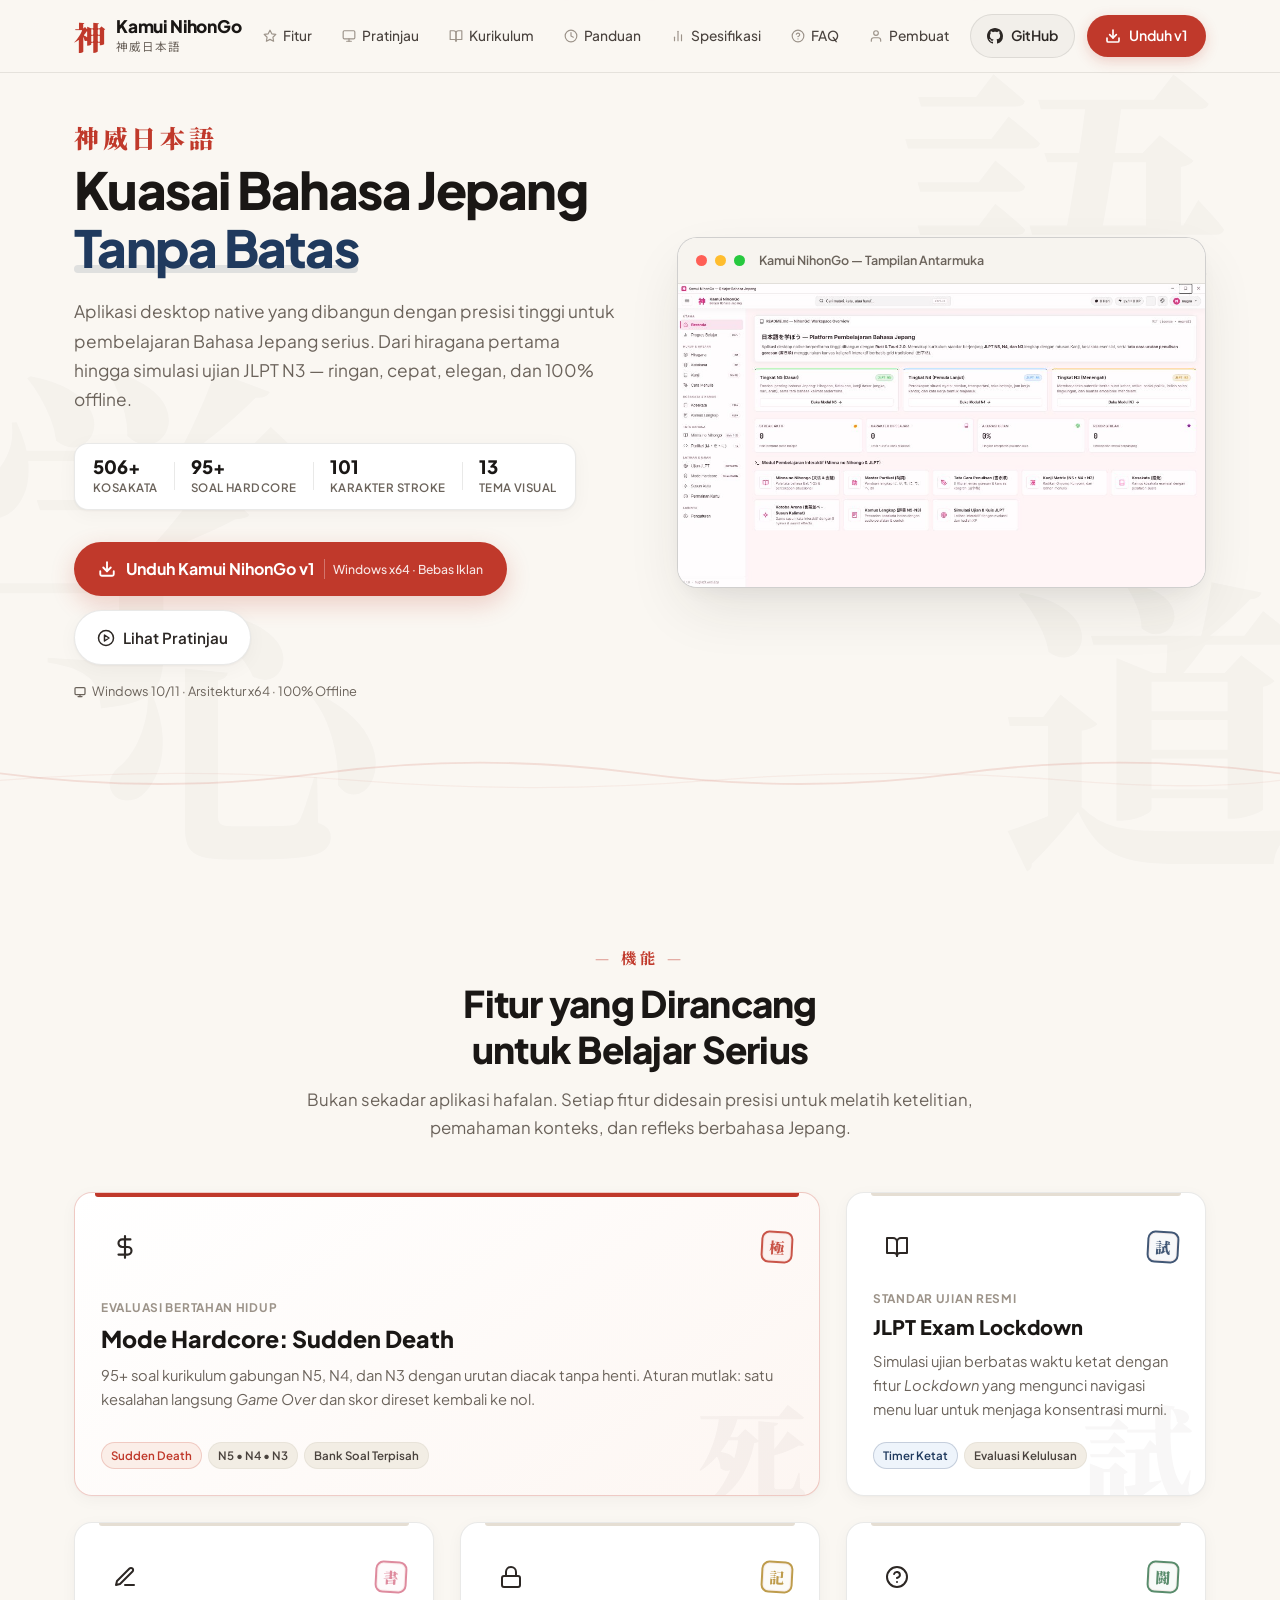
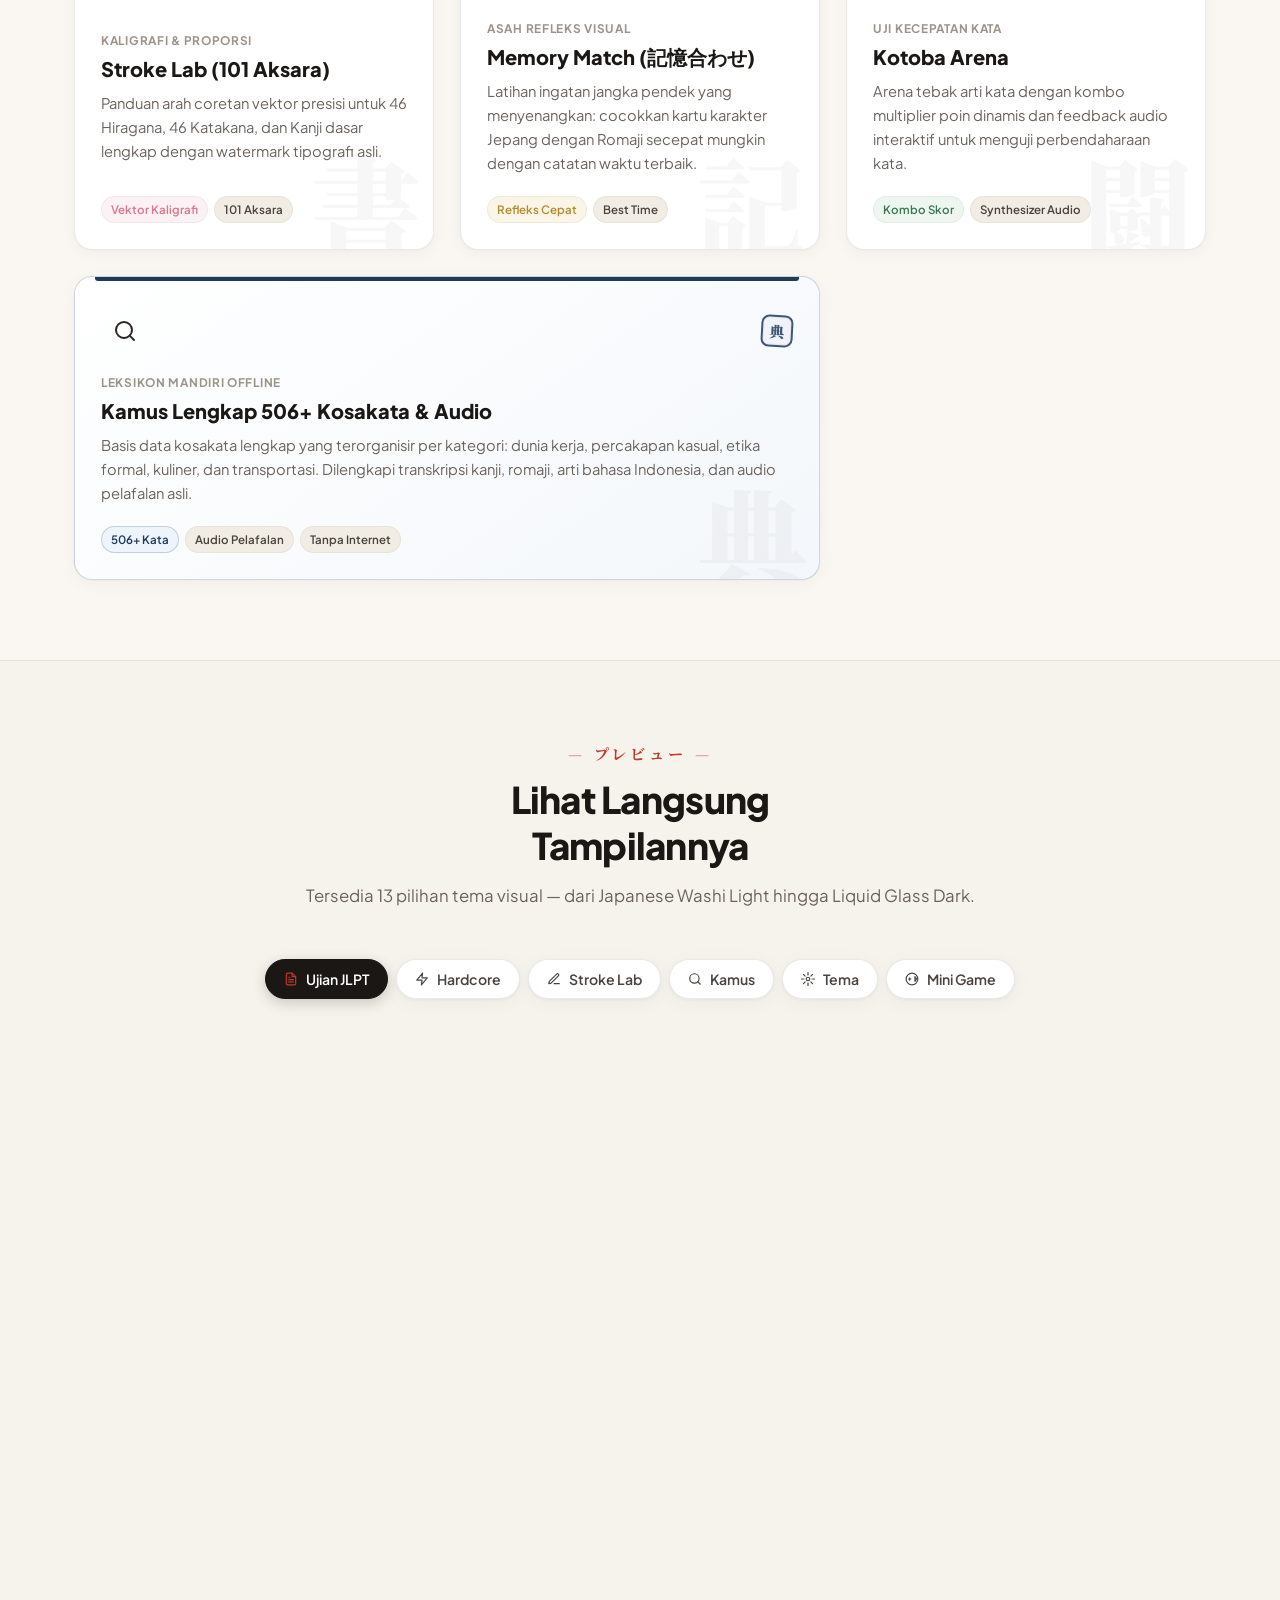
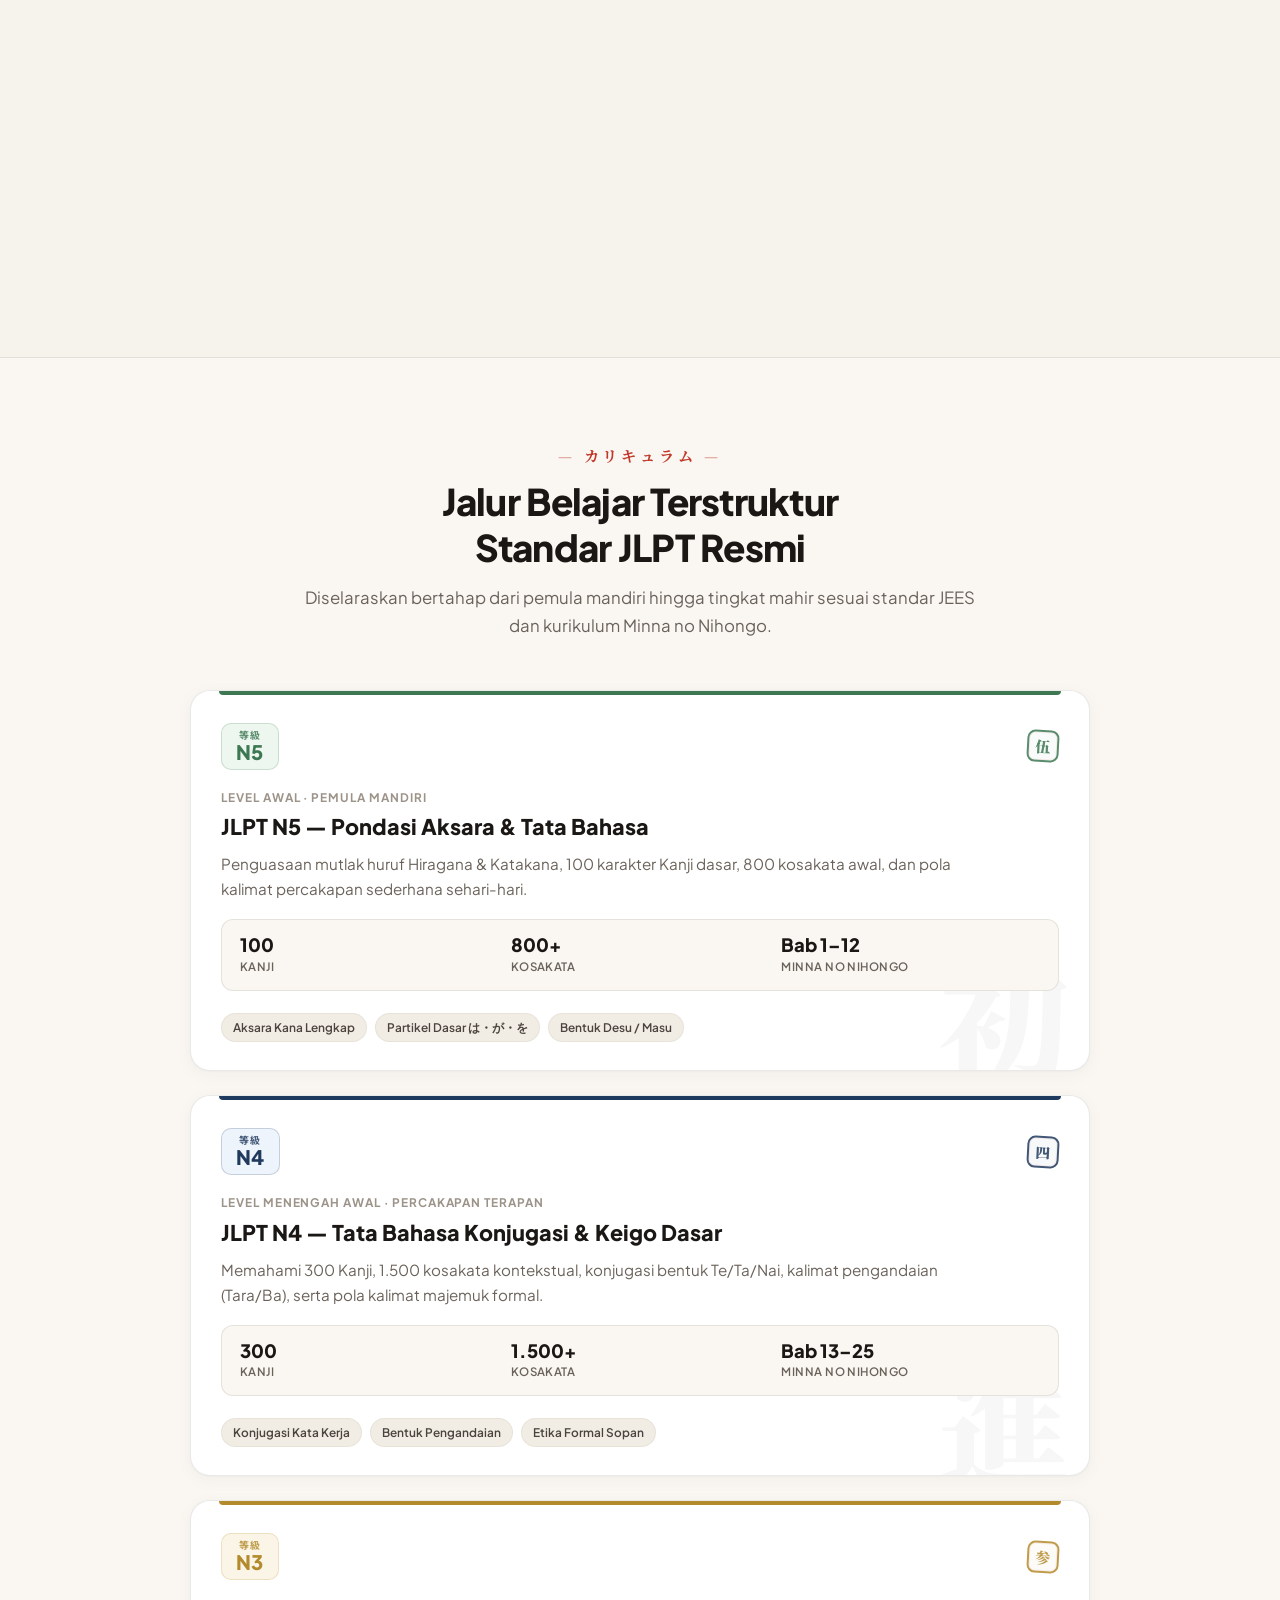
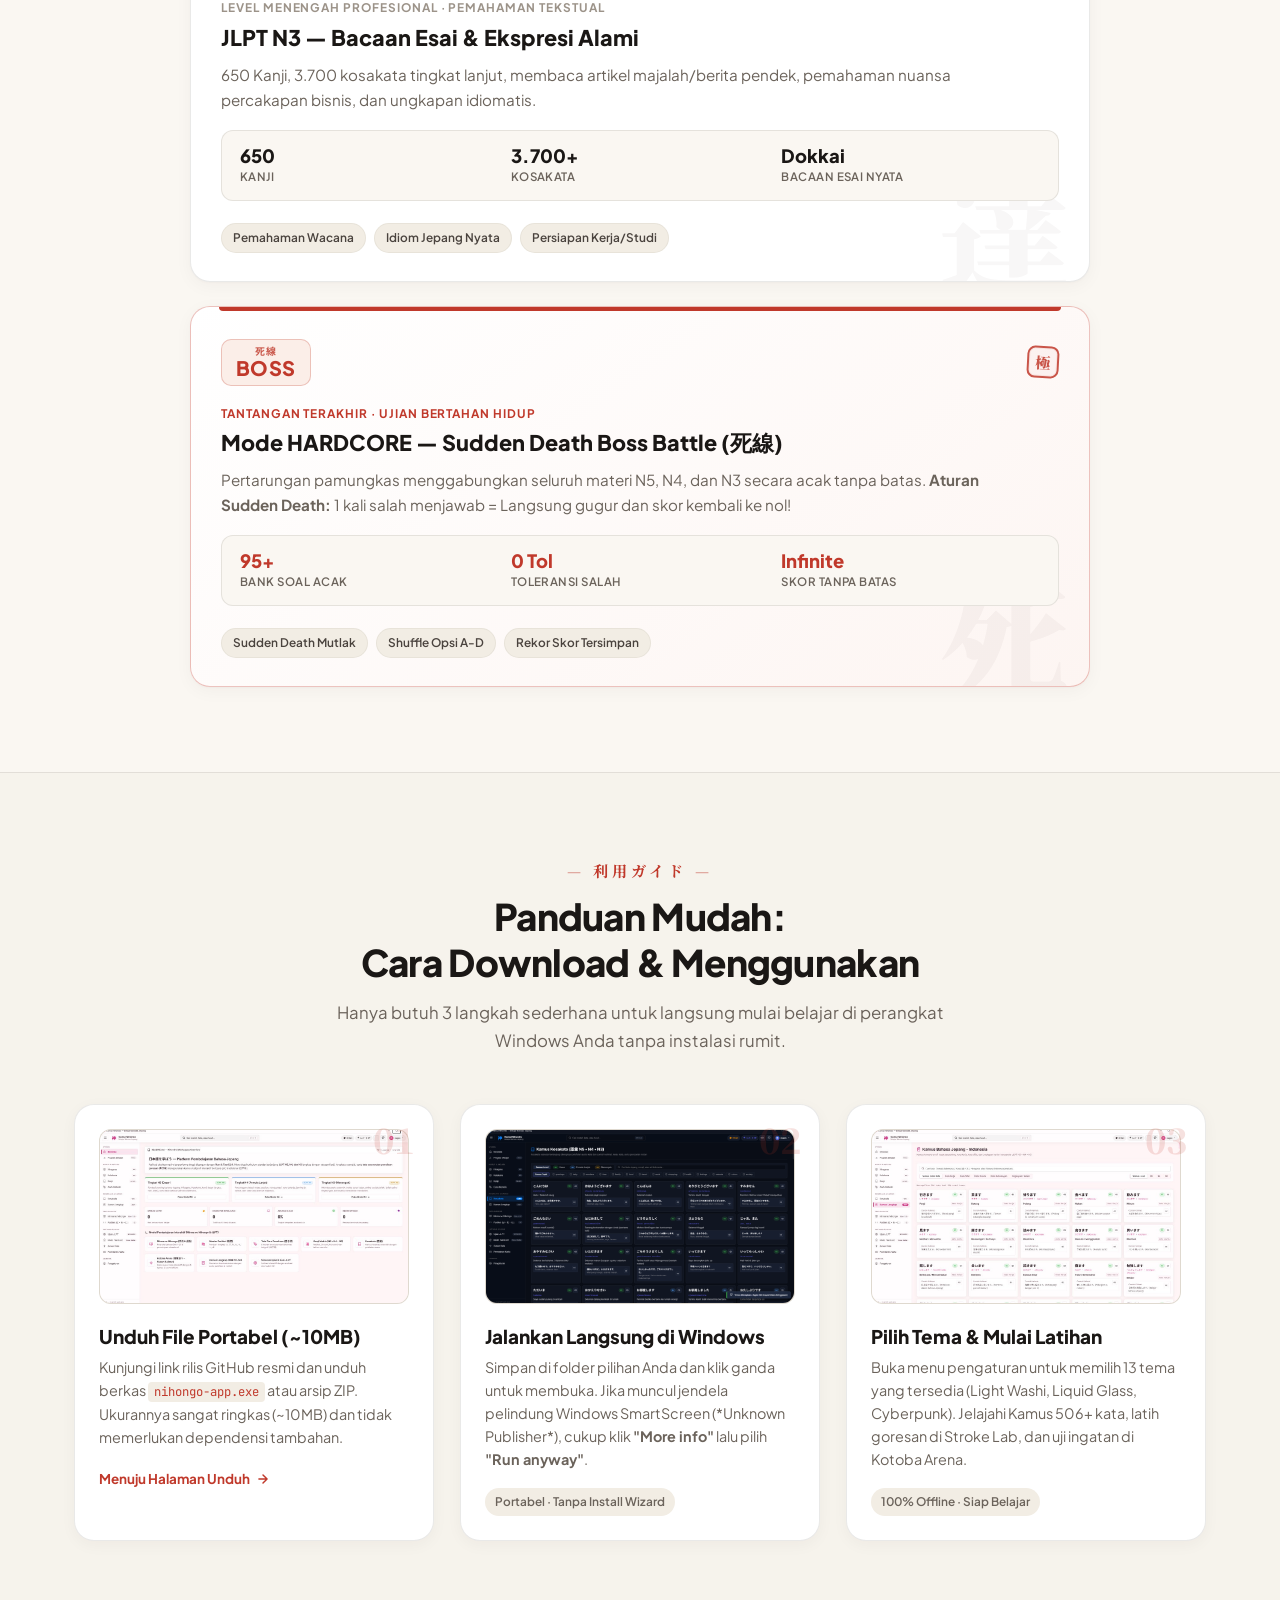
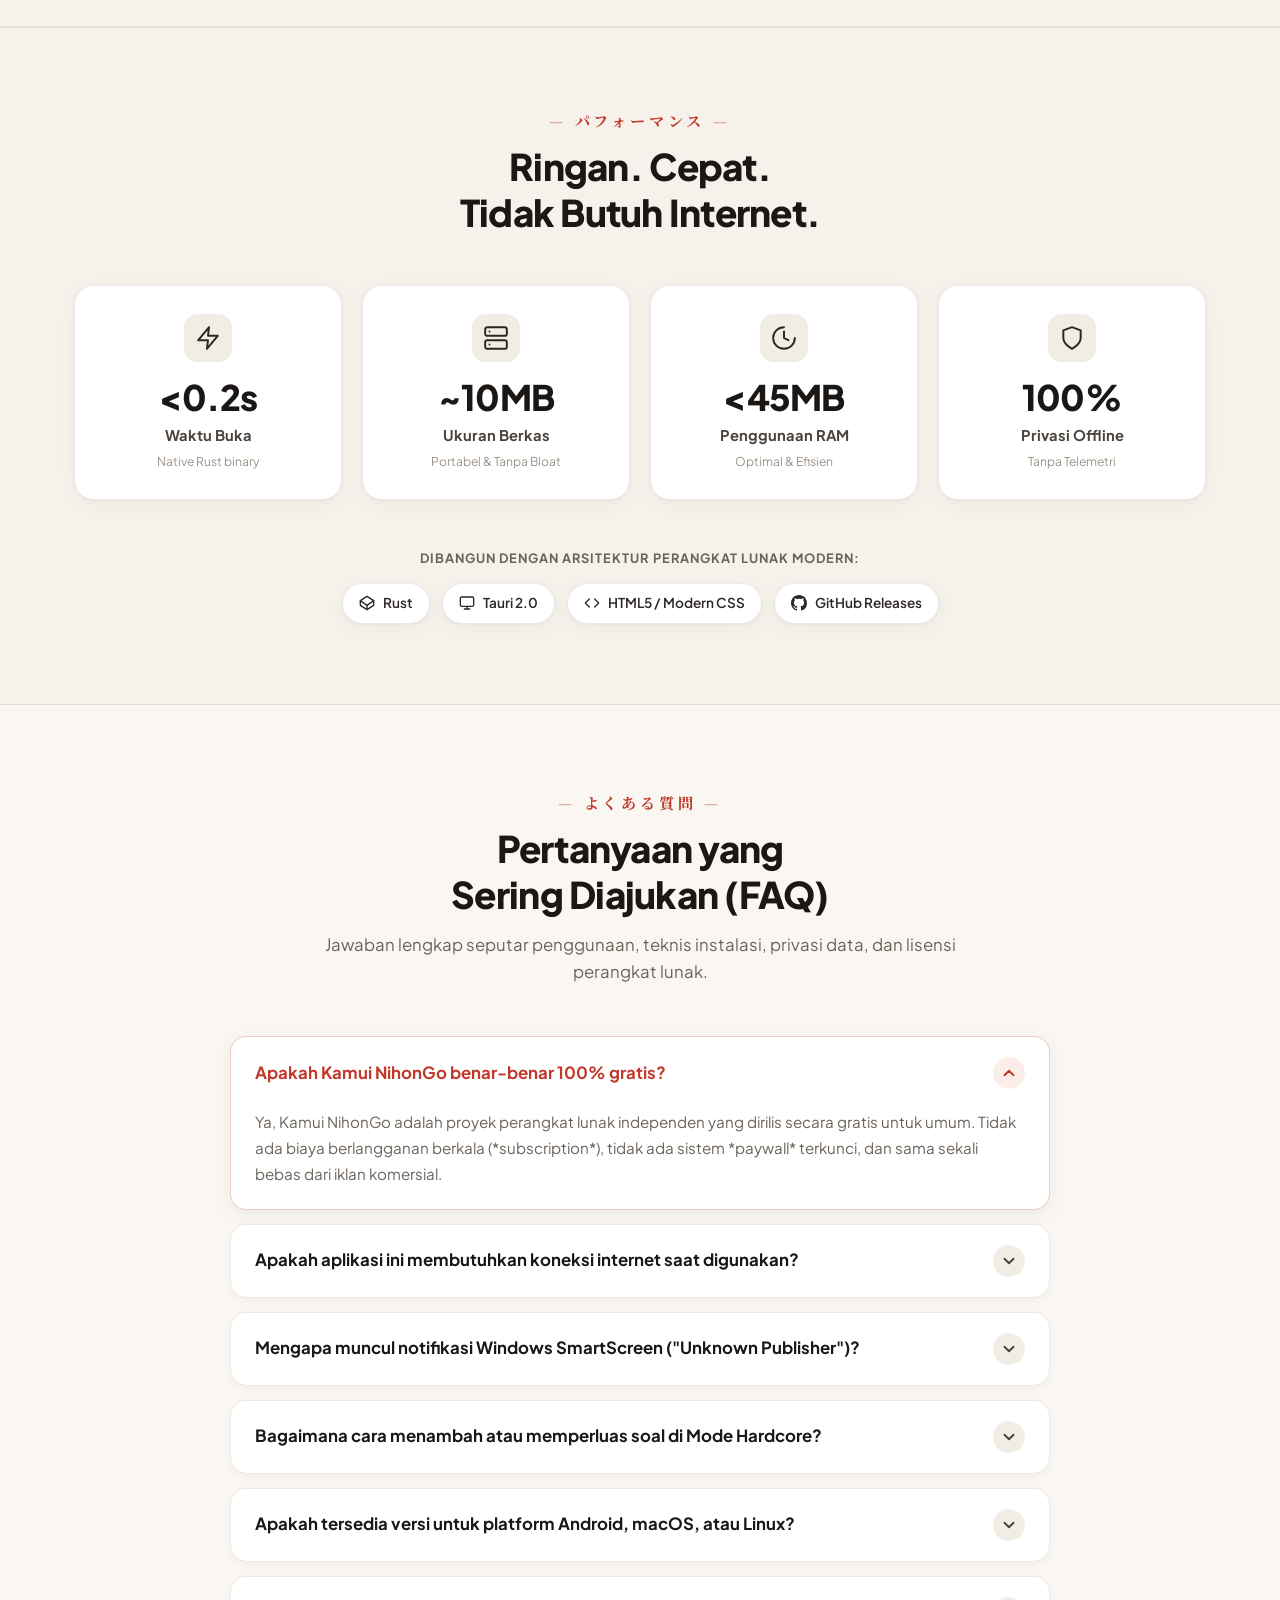
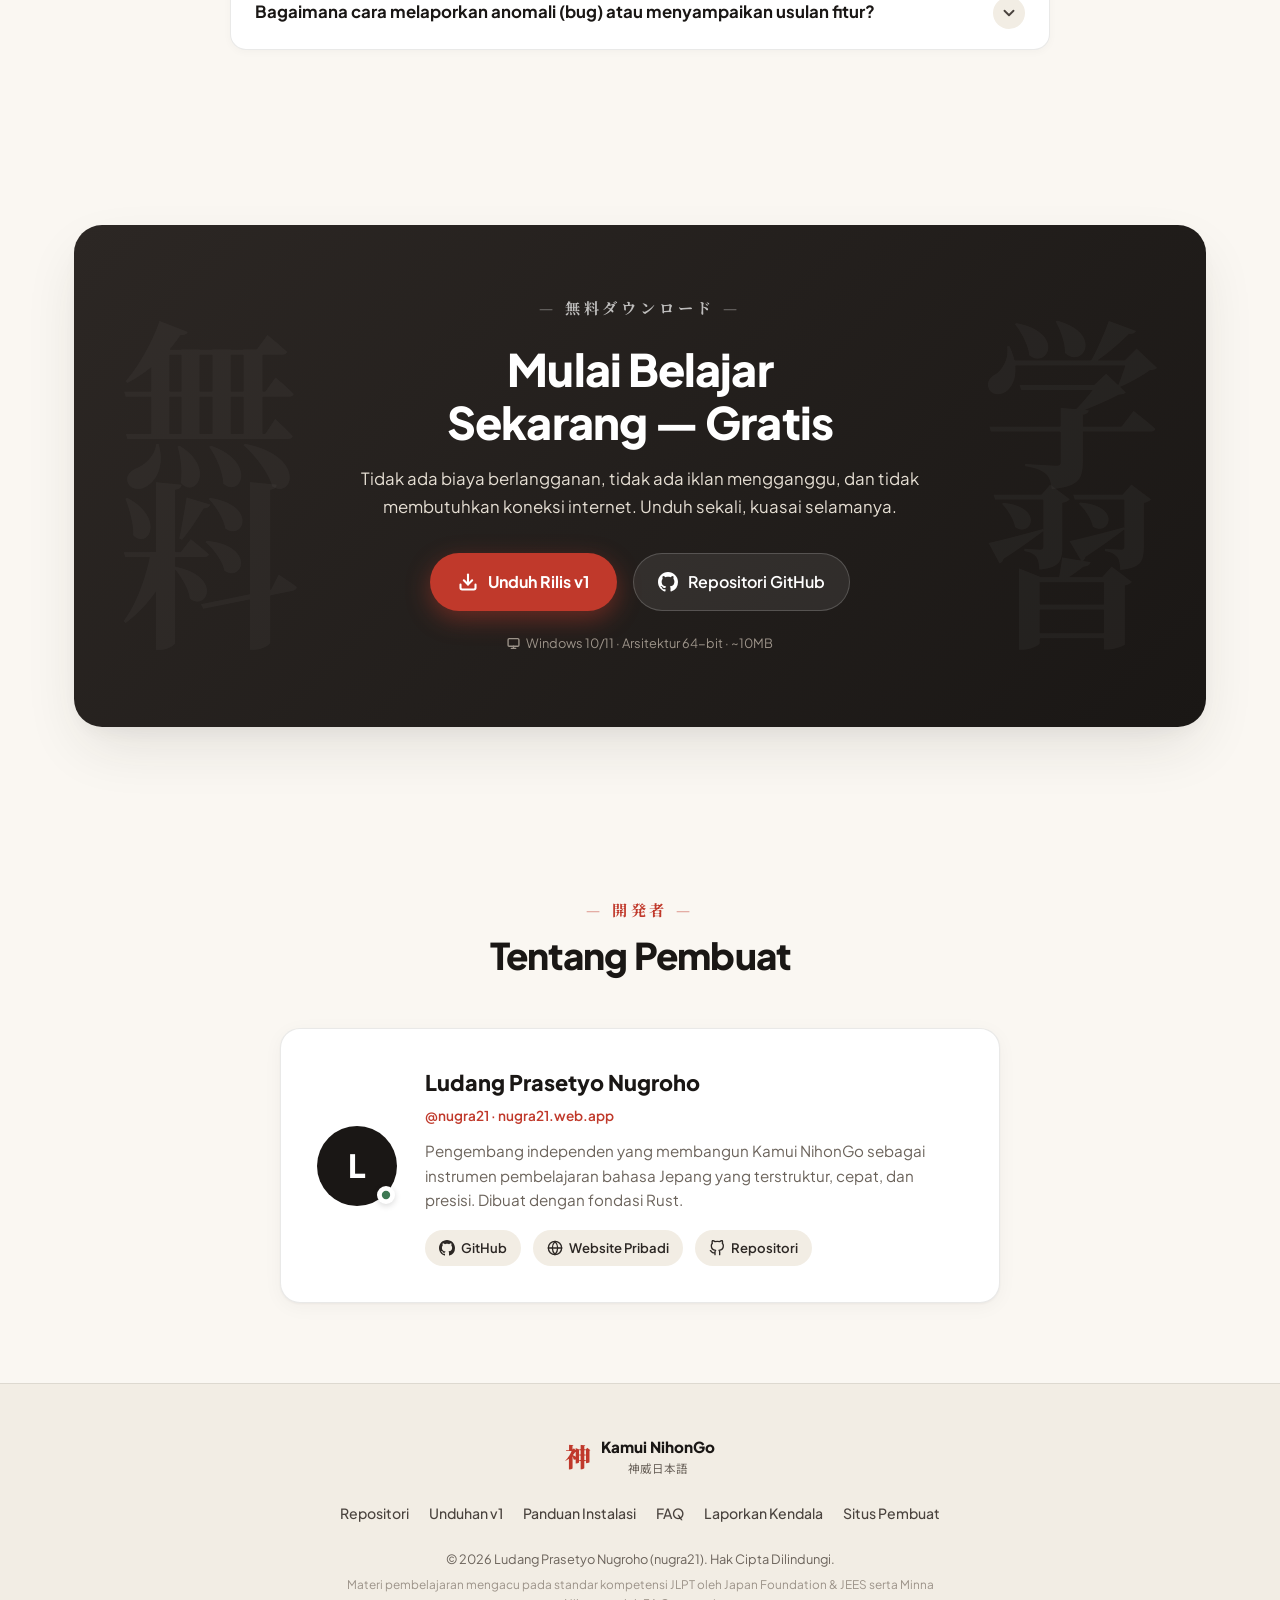
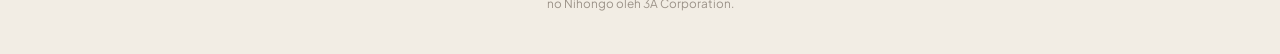
==== commit 7733bdc3: "download" ====
--- a/index.html
+++ b/index.html
@@ -87,7 +87,7 @@
                 <svg width="16" height="16" viewBox="0 0 24 24" fill="currentColor"><path d="M12 0C5.37 0 0 5.37 0 12c0 5.31 3.435 9.795 8.205 11.385.6.105.825-.255.825-.57 0-.285-.015-1.23-.015-2.235-3.015.555-3.795-.735-4.035-1.41-.135-.345-.72-1.41-1.23-1.695-.42-.225-1.02-.78-.015-.795.945-.015 1.62.87 1.845 1.23 1.08 1.815 2.805 1.305 3.495.99.105-.78.42-1.305.765-1.605-2.67-.3-5.46-1.335-5.46-5.925 0-1.305.465-2.385 1.23-3.225-.12-.3-.54-1.53.12-3.18 0 0 1.005-.315 3.3 1.23.96-.27 1.98-.405 3-.405s2.04.135 3 .405c2.295-1.56 3.3-1.23 3.3-1.23.66 1.65.24 2.88.12 3.18.765.84 1.23 1.905 1.23 3.225 0 4.605-2.805 5.625-5.475 5.925.435.375.81 1.095.81 2.22 0 1.605-.015 2.895-.015 3.3 0 .315.225.69.825.57A12.02 12.02 0 0 0 24 12c0-6.63-5.37-12-12-12z"/></svg>
                 GitHub
             </a>
-            <a href="https://github.com/Nugraa21/kamui-nihongo/releases/tag/v1" target="_blank" rel="noopener" class="btn-primary">
+            <a href="Kamui.zip" target="_blank" rel="noopener" class="btn-primary">
                 <svg width="16" height="16" viewBox="0 0 24 24" fill="none" stroke="currentColor" stroke-width="2.5" stroke-linecap="round" stroke-linejoin="round"><path d="M21 15v4a2 2 0 0 1-2 2H5a2 2 0 0 1-2-2v-4"/><polyline points="7 10 12 15 17 10"/><line x1="12" y1="15" x2="12" y2="3"/></svg>
                 Unduh v1
             </a>
@@ -133,7 +133,7 @@
             </div>
 
             <div class="hero-actions">
-                <a href="https://github.com/Nugraa21/kamui-nihongo/releases/tag/v1" target="_blank" rel="noopener" class="btn-hero-primary">
+                <a href="Kamui.zip" target="_blank" rel="noopener" class="btn-hero-primary">
                     <svg width="18" height="18" viewBox="0 0 24 24" fill="none" stroke="currentColor" stroke-width="2.5" stroke-linecap="round" stroke-linejoin="round"><path d="M21 15v4a2 2 0 0 1-2 2H5a2 2 0 0 1-2-2v-4"/><polyline points="7 10 12 15 17 10"/><line x1="12" y1="15" x2="12" y2="3"/></svg>
                     Unduh Kamui NihonGo v1
                     <span class="btn-sub">Windows x64 · Bebas Iklan</span>
@@ -613,7 +613,7 @@
                     <p class="step-desc">
                         Kunjungi link rilis GitHub resmi dan unduh berkas <code>nihongo-app.exe</code> atau arsip ZIP. Ukurannya sangat ringkas (~10MB) dan tidak memerlukan dependensi tambahan.
                     </p>
-                    <a href="https://github.com/Nugraa21/kamui-nihongo/releases/tag/v1" target="_blank" rel="noopener" class="step-link">
+                    <a href="Kamui.zip" target="_blank" rel="noopener" class="step-link">
                         <span>Menuju Halaman Unduh</span>
                         <svg width="14" height="14" viewBox="0 0 24 24" fill="none" stroke="currentColor" stroke-width="2.5" stroke-linecap="round" stroke-linejoin="round"><path d="M5 12h14M12 5l7 7-7 7"/></svg>
                     </a>
@@ -835,7 +835,7 @@
                 <h2 class="dl-title">Mulai Belajar<br>Sekarang — Gratis</h2>
                 <p class="dl-desc">Tidak ada biaya berlangganan, tidak ada iklan mengganggu, dan tidak membutuhkan koneksi internet. Unduh sekali, kuasai selamanya.</p>
                 <div class="dl-actions">
-                    <a href="https://github.com/Nugraa21/kamui-nihongo/releases/tag/v1" target="_blank" rel="noopener" class="btn-dl-primary">
+                    <a href="Kamui.zip" target="_blank" rel="noopener" class="btn-dl-primary">
                         <svg width="20" height="20" viewBox="0 0 24 24" fill="none" stroke="currentColor" stroke-width="2.5" stroke-linecap="round" stroke-linejoin="round"><path d="M21 15v4a2 2 0 0 1-2 2H5a2 2 0 0 1-2-2v-4"/><polyline points="7 10 12 15 17 10"/><line x1="12" y1="15" x2="12" y2="3"/></svg>
                         Unduh Rilis v1
                     </a>
@@ -907,7 +907,7 @@
 
         <div class="footer-links">
             <a href="https://github.com/Nugraa21/kamui-nihongo" target="_blank" rel="noopener">Repositori</a>
-            <a href="https://github.com/Nugraa21/kamui-nihongo/releases/tag/v1" target="_blank" rel="noopener">Unduhan v1</a>
+            <a href="Kamui.zip" target="_blank" rel="noopener">Unduhan v1</a>
             <a href="#panduan">Panduan Instalasi</a>
             <a href="#faq">FAQ</a>
             <a href="https://github.com/Nugraa21/kamui-nihongo/issues" target="_blank" rel="noopener">Laporkan Kendala</a>
